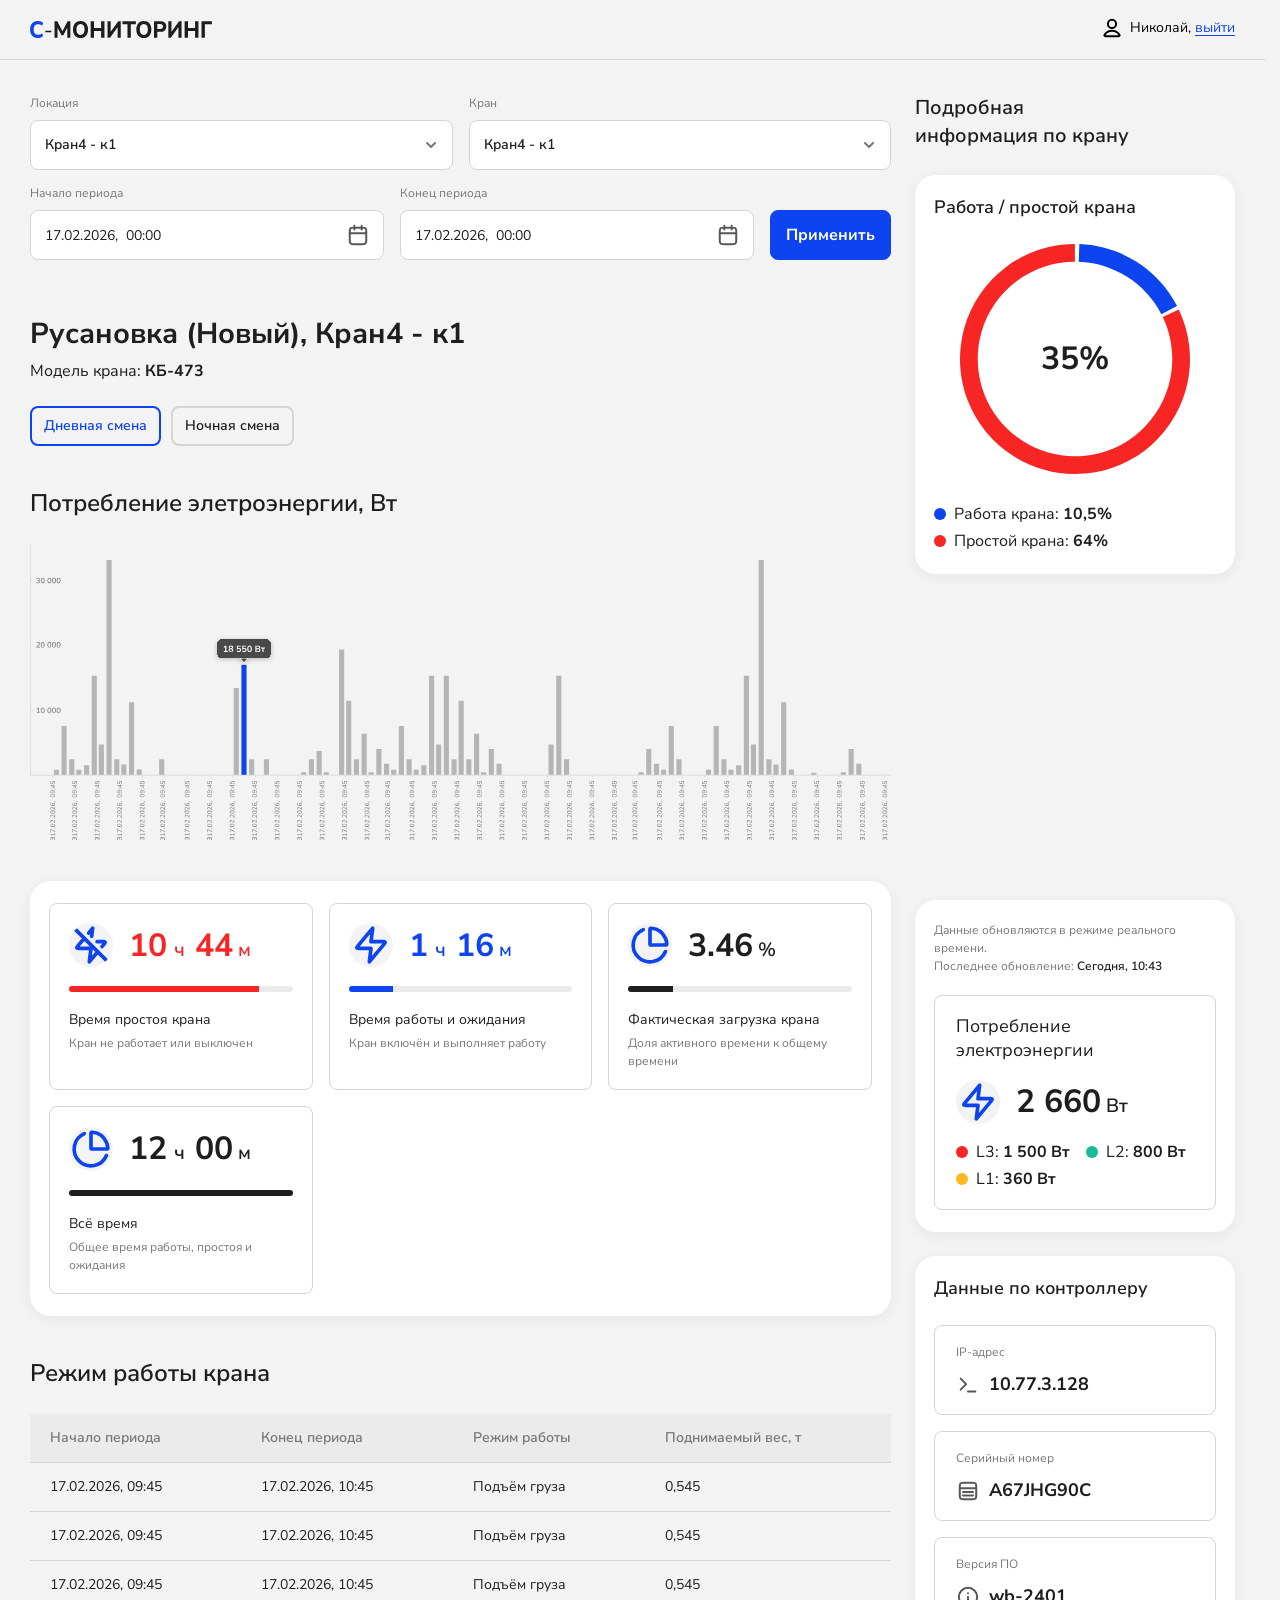
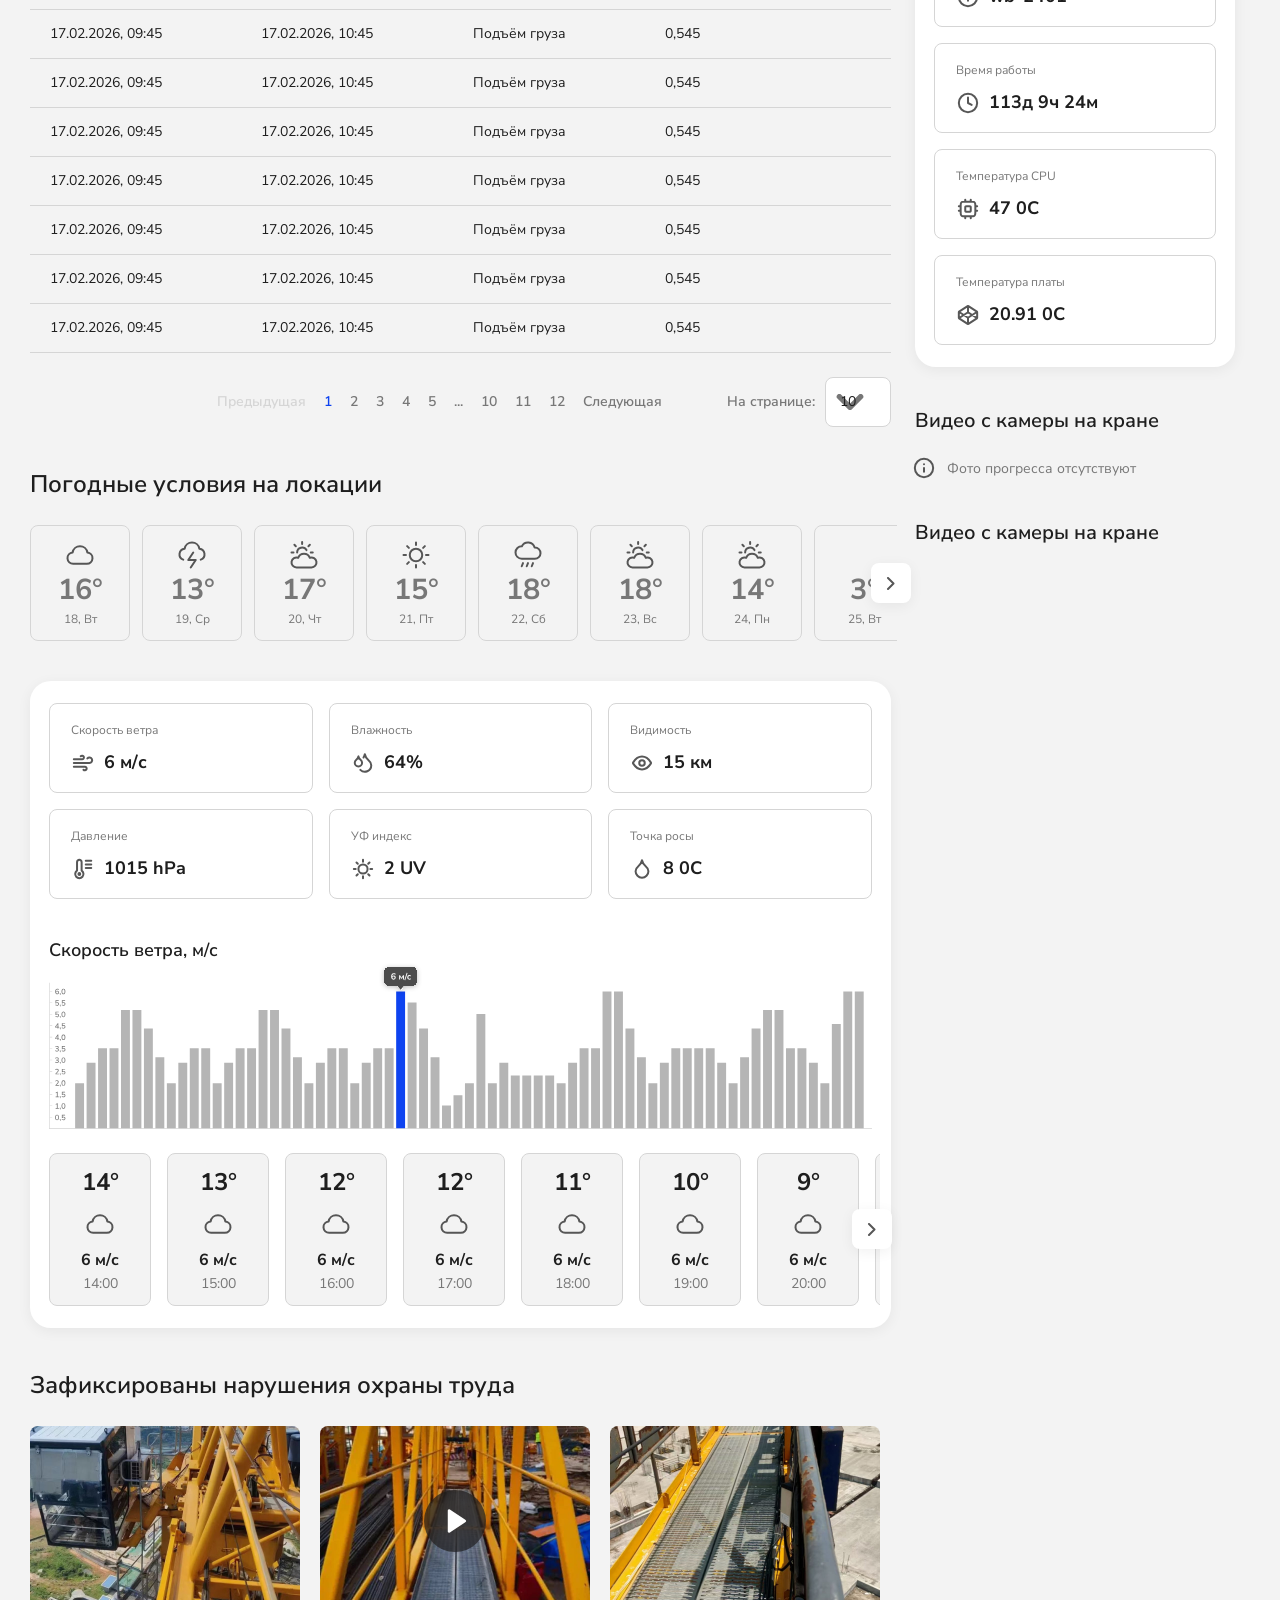
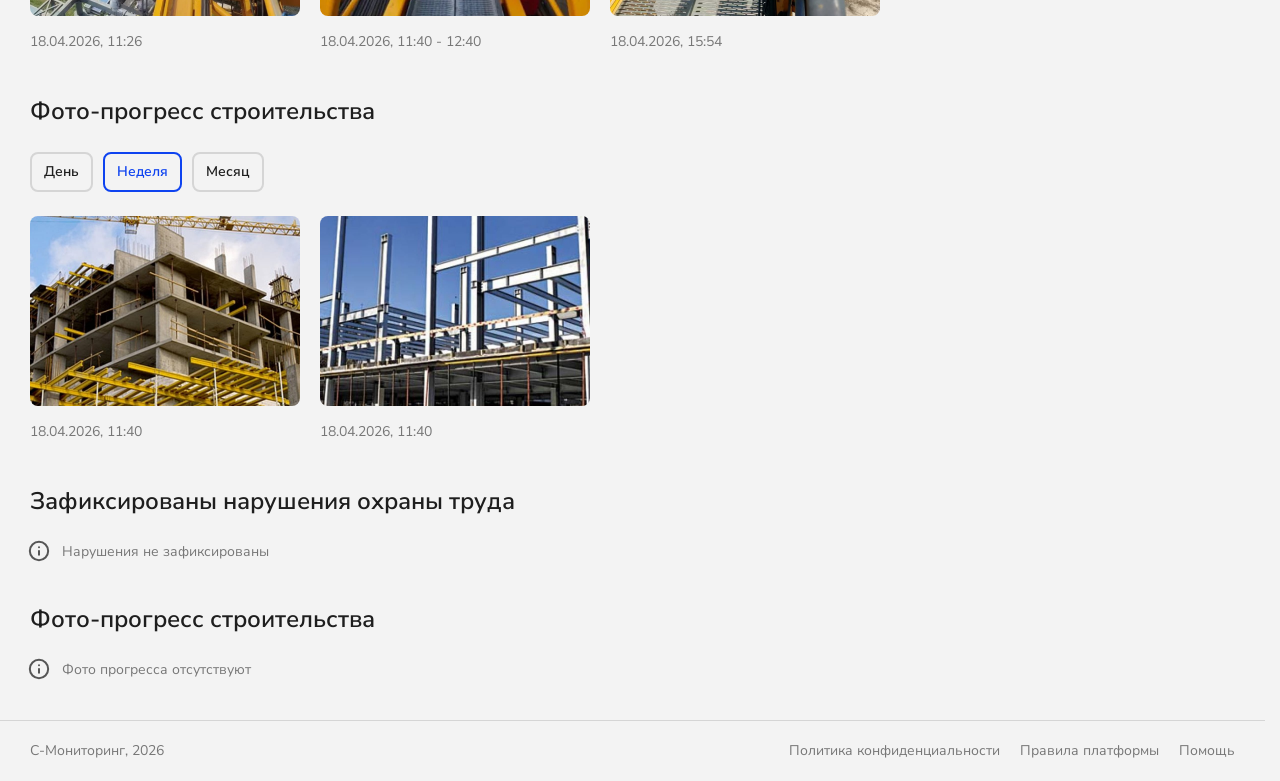
==== main.html @ 46dc53dc "add" ====
<!DOCTYPE html>
<html lang="ru">
    <head>
        <title>Главная</title>
        <meta http-equiv="X-UA-Compatible" content="IE=edge" />
        <meta charset="utf-8" />
        <meta name="keywords" content="" />
        <meta name="description" content="" />
        <meta name="author" content="" />
        <meta name="viewport" content="width=device-width, initial-scale=1.0" />
        <link rel="stylesheet" href="./css/reset.css" />
        <link rel="stylesheet" href="./css/choices.min.css" />
        <link rel="stylesheet" href="./css/fancybox.css" />
        <link rel="stylesheet" href="./css/flatpickr.min.css" />
        <link rel="stylesheet" href="./css/swiper-bundle.min.css" />

        <script src="./js/flatpickr.js" defer></script>
        <script src="./js/ru.js" defer></script>
        <script src="./js/choices.min.js" defer></script>
        <script src="./js/swiper-bundle.min.js" defer></script>
        <script src="./js/inputmask.min.js" defer></script>
        <script src="./js/fancybox.umd.js" defer></script>
        <script src="./js/scripts.js" defer></script>
        <link rel="stylesheet" href="./css/style.css" />
    </head>
    <body>
        <!-- wrap -->
        <div class="wrap">
            <!-- header -->
            <header class="header">
                <div class="inner-wrap">
                    <div class="logo-inner-wrap">
                        <a href="" class="logo">
                            <img
                                src="data:image/svg+xml,%3csvg%20xmlns='http://www.w3.org/2000/svg'%20fill='none'%20viewBox='0%200%20350%2031'%3e%3cpath%20fill='%230e43f0'%20d='M15.119%2031q-4.748%200-8.122-1.919t-5.206-5.373Q0%2020.212%200%2015.478q0-4.733%201.791-8.186%201.833-3.455%205.206-5.373Q10.372-.001%2015.12%200q2.916%200%205.581.938t4.373%202.559L23.074%208.74q-1.875-1.493-3.79-2.174a10.9%2010.9%200%200%200-3.957-.725q-4.165%200-6.33%202.516-2.166%202.473-2.166%207.12%200%204.65%202.165%207.164%202.166%202.517%206.331%202.516%202.082%200%203.957-.682%201.915-.724%203.79-2.217l2%205.244q-1.71%201.62-4.374%202.559a16.7%2016.7%200%200%201-5.581.938'/%3e%3cpath%20fill='%231e1e1e'%20d='M29.347%2020.596v-2.857H41.01v2.857zM47.041%2030.53V.47h5.373l10.621%2019.786h-1.416L72.198.468h5.29v30.062h-5.873V10.575h.916l-8.496%2015.436H60.41l-8.538-15.479h1v19.999zM97.062%2031q-3.249%200-5.956-1.109a13.1%2013.1%200%200%201-4.581-3.155q-1.916-2.048-2.958-4.904-1-2.856-1-6.353%200-3.54%201-6.354%201.042-2.857%202.958-4.86a13.1%2013.1%200%200%201%204.581-3.156Q93.813-.001%2097.062%200q3.29%200%205.956%201.109t4.581%203.112%202.958%204.862q1.041%202.856%201.041%206.353%200%203.54-1.041%206.396-1.042%202.858-2.958%204.904a13.1%2013.1%200%200%201-4.581%203.155q-2.665%201.11-5.956%201.109m0-5.629q2.499%200%204.207-1.15%201.707-1.195%202.624-3.412.958-2.26.958-5.33%200-3.113-.917-5.33-.916-2.218-2.665-3.37-1.75-1.15-4.207-1.15-2.415%200-4.165%201.15-1.75%201.152-2.666%203.37t-.916%205.33q0%203.07.916%205.33.917%202.217%202.666%203.411%201.749%201.151%204.165%201.151M116.592%2030.53V.47h6.455v12.068h13.662V.469h6.455v30.062h-6.455V18.037h-13.662v12.494zM149.09%2030.53V.47h5.998v20.596h-1L169.748.469h4.79v30.062h-5.997V9.893h.957l-15.66%2020.638zM187.447%2030.53V5.928h-9.705V.47h25.865v5.458h-9.705v24.604zM218.921%2031q-3.249%200-5.956-1.109a13.1%2013.1%200%200%201-4.582-3.155q-1.916-2.048-2.957-4.904-.999-2.856-.999-6.353%200-3.54.999-6.354%201.041-2.857%202.957-4.86a13.1%2013.1%200%200%201%204.582-3.156q2.707-1.11%205.956-1.109%203.29%200%205.956%201.109t4.581%203.112q1.916%202.005%202.957%204.862%201.042%202.856%201.042%206.353%200%203.54-1.042%206.396-1.041%202.858-2.957%204.904a13.1%2013.1%200%200%201-4.581%203.155q-2.666%201.11-5.956%201.109m0-5.629q2.499%200%204.206-1.15%201.708-1.195%202.624-3.412.958-2.26.958-5.33%200-3.113-.916-5.33t-2.666-3.37q-1.749-1.15-4.206-1.15-2.416%200-4.165%201.15-1.75%201.152-2.666%203.37t-.916%205.33q0%203.07.916%205.33.917%202.217%202.666%203.411%201.749%201.151%204.165%201.151M238.45%2030.53V.47h13.412q3.29%200%205.581%201.151%202.29%201.152%203.457%203.284%201.208%202.13%201.208%205.16%200%203.027-1.208%205.201-1.167%202.133-3.457%203.284t-5.581%201.151h-6.956v10.83zm6.456-15.947h5.873q2.499%200%203.79-1.151%201.333-1.151%201.333-3.369t-1.333-3.326q-1.291-1.108-3.79-1.108h-5.873zM266.108%2030.53V.47h5.998v20.596h-.999L286.767.469h4.79v30.062h-5.998V9.893h.958l-15.66%2020.638zM297.468%2030.53V.47h6.456v12.068h13.661V.469h6.456v30.062h-6.456V18.037h-13.661v12.494zM329.966%2030.53V.47H350v5.458h-13.578v24.604z'/%3e%3c/svg%3e"
                                alt=""
                            />
                        </a>
                    </div>
                    <div class="actions-inner-wrap">
                        <div class="action-wrap">
                            <div class="btn-action">
                                <div class="button-ico">
                                    <img
                                        src="data:image/svg+xml,%3csvg%20xmlns='http://www.w3.org/2000/svg'%20fill='none'%20viewBox='-1%20-1%2024%2024'%3e%3cpath%20stroke='%230e43f0'%20stroke-linecap='round'%20stroke-linejoin='round'%20stroke-width='2'%20d='M11%2013.75c-2.906%200-5.49%201.403-7.135%203.58-.354.47-.532.703-.526%201.02.005.245.158.553.35.704.25.196.595.196%201.286.196h12.05c.69%200%201.036%200%201.285-.195.193-.152.346-.46.35-.705.006-.317-.17-.55-.525-1.02-1.645-2.177-4.23-3.58-7.135-3.58M11%2011a4.125%204.125%200%201%200%200-8.25A4.125%204.125%200%200%200%2011%2011'/%3e%3c/svg%3e"
                                        alt=""
                                    />
                                </div>
                                <div class="button-title">
                                    <a href="" class="link-title">Николай,</a>
                                    <a href="" class="link-main">выйти</a>
                                </div>
                            </div>
                        </div>
                    </div>
                </div>
            </header>
            <!-- /header -->
            <!-- page -->
            <div class="page-full">
                <!--content-outer-wrap-->
                <div class="content-outer-wrap">
                    <!--content-wrap-->
                    <div class="content-wrap">
                        <!--filter-box-->
                        <div class="filter-box">
                            <div class="frm-row">
                                <div class="frm-field field-select">
                                    <div class="field-title">Локация</div>
                                    <div class="frm-field-input">
                                        <select class="form-input" required>
                                            <option disabled hidden value="">Выбрать</option>
                                            <!--placeholder-->
                                            <option>Кран4 - к1</option>
                                            <option selected>Кран4 - к1</option>
                                            <option>Кран4 - к1</option>
                                            <option>Кран4 - к1</option>
                                        </select>
                                    </div>
                                </div>
                                <div class="frm-field field-select">
                                    <div class="field-title">Кран</div>
                                    <div class="frm-field-input">
                                        <select class="form-input" required>
                                            <option disabled hidden value="">Выбрать</option>
                                            <!--placeholder-->
                                            <option>Кран4 - к1</option>
                                            <option selected>Кран4 - к1</option>
                                            <option>Кран4 - к1</option>
                                            <option>Кран4 - к1</option>
                                        </select>
                                    </div>
                                </div>
                                <div class="frm-field field-date-range">
                                    <div class="frm-field">
                                        <div class="field-title">Начало периода</div>
                                        <div class="frm-field-input field-date">
                                            <input
                                                type="text"
                                                class="form-input"
                                                placeholder="Paceholder"
                                                value="17.02.2026,  00:00"
                                            />
                                            <a href="" class="button-field btn-action-ico ico-calendar"></a>
                                        </div>
                                    </div>
                                    <div class="frm-field">
                                        <div class="field-title">Конец периода</div>
                                        <div class="frm-field-input field-date">
                                            <input
                                                type="text"
                                                class="form-input"
                                                placeholder="Paceholder"
                                                value="17.02.2026,  00:00"
                                            />
                                            <a href="" class="button-field btn-action-ico ico-calendar"></a>
                                        </div>
                                    </div>
                                </div>
                                <div class="frm-field field-submit">
                                    <button type="submit" class="btn">
                                        <div class="button-title">Применить</div>
                                    </button>
                                </div>
                            </div>
                        </div>
                        <!--/filter-box-->

                        <!--title-box-->
                        <div class="title-box">
                            <h2 class="h1-title section-title">Русановка (Новый), Кран4 - к1</h2>
                            <p>
                                Модель крана:
                                <b>КБ-473</b>
                            </p>
                        </div>
                        <!--/title-box-->

                        <!--tabs-box-->
                        <div class="tabs-box js-tabs-nav">
                            <ul class="menu">
                                <li>
                                    <a
                                        href=""
                                        class="btn button-medium button-border button-light active"
                                        data-tab="maintab01"
                                    >
                                        <div class="button-title">Дневная смена</div>
                                    </a>
                                </li>
                                <li>
                                    <a
                                        href=""
                                        class="btn button-medium button-border button-light"
                                        data-tab="maintab02"
                                    >
                                        <div class="button-title">Ночная смена</div>
                                    </a>
                                </li>
                            </ul>
                        </div>
                        <!--/tabs-box-->

                        <!--title-box-->
                        <div class="title-box">
                            <h2 class="h2-title section-title">Потребление элетроэнергии, Вт</h2>
                        </div>
                        <!--/title-box-->

                        <!--widget-box-->
                        <div class="widget-box js-tab-block" data-tab="maintab01">
                            <img src="./img/w01.svg" alt="" style="display: block; width: 100%" />
                        </div>
                        <!--/widget-box-->

                        <!--widget-box-->
                        <div class="widget-box js-tab-block" data-tab="maintab02">
                            <img src="./img/w01.svg" alt="" style="display: block; width: 100%" />
                        </div>
                        <!--/widget-box-->

                        <!--content-box-->
                        <div class="content-box">
                            <div class="tiles-box">
                                <div class="items-wrap">
                                    <!--item wrap-->
                                    <div class="item-wrap">
                                        <div class="elm-panel panel-bg-white elm-panel-info">
                                            <div class="panel-value-wrap">
                                                <div class="elm-ico">
                                                    <img
                                                        src="data:image/svg+xml,%3csvg%20xmlns='http://www.w3.org/2000/svg'%20fill='none'%20viewBox='-1%20-1%2024%2024'%3e%3cpath%20stroke='%230e43f0'%20stroke-linecap='round'%20stroke-linejoin='round'%20stroke-width='2'%20d='m7.333%207.333-3.58%204.297c-.32.384-.48.576-.483.738-.002.14.06.275.17.364.127.101.376.101.876.101H11l-.917%207.334%204.584-5.5m-.321-5.5h3.338c.5%200%20.75%200%20.875.101.11.089.173.223.17.364-.002.162-.162.354-.481.737l-1.244%201.492M9.692%204.503l2.225-2.67-.55%204.398M19.25%2019.25%202.75%202.75'/%3e%3c/svg%3e"
                                                        alt=""
                                                    />
                                                </div>
                                                <div class="elm-value text-alert">
                                                    <span class="value-title">10</span>
                                                    ч
                                                    <span class="value-title">44</span>
                                                    м
                                                </div>
                                            </div>
                                            <div class="panel-sacale-wrap">
                                                <div class="elm-scale text-alert" data-value="85"></div>
                                            </div>
                                            <div class="panel-info-wrap">
                                                <div class="panel-title">Время простоя крана</div>
                                                <div class="panel-info">Кран не работает или выключен</div>
                                            </div>
                                        </div>
                                    </div>
                                    <!--/item wrap-->
                                    <!--item wrap-->
                                    <div class="item-wrap">
                                        <div class="elm-panel panel-bg-white elm-panel-info">
                                            <div class="panel-value-wrap">
                                                <div class="elm-ico">
                                                    <img
                                                        src="data:image/svg+xml,%3csvg%20xmlns='http://www.w3.org/2000/svg'%20fill='none'%20viewBox='-1%20-1%2024%2024'%3e%3cpath%20stroke='%230e43f0'%20stroke-linecap='round'%20stroke-linejoin='round'%20stroke-width='2'%20d='m11.917%201.833-8.165%209.798c-.32.383-.48.575-.482.737-.002.14.061.275.17.364.127.101.376.101.876.101H11l-.917%207.334%208.165-9.798c.32-.383.48-.575.482-.737a.46.46%200%200%200-.17-.364c-.127-.101-.376-.101-.876-.101H11z'/%3e%3c/svg%3e"
                                                        alt=""
                                                    />
                                                </div>
                                                <div class="elm-value text-att">
                                                    <span class="value-title">1</span>
                                                    ч
                                                    <span class="value-title">16</span>
                                                    м
                                                </div>
                                            </div>
                                            <div class="panel-sacale-wrap">
                                                <div class="elm-scale text-att" data-value="20"></div>
                                            </div>
                                            <div class="panel-info-wrap">
                                                <div class="panel-title">Время работы и ожидания</div>
                                                <div class="panel-info">Кран включён и выполняет работу</div>
                                            </div>
                                        </div>
                                    </div>
                                    <!--/item wrap-->
                                    <!--item wrap-->
                                    <div class="item-wrap">
                                        <div class="elm-panel panel-bg-white elm-panel-info">
                                            <div class="panel-value-wrap">
                                                <div class="elm-ico">
                                                    <img
                                                        src="data:image/svg+xml,%3csvg%20xmlns='http://www.w3.org/2000/svg'%20fill='none'%20viewBox='-1%20-1%2024%2024'%3e%3cg%20clip-path='url(%23a)'%3e%3cpath%20stroke='%230e43f0'%20stroke-linecap='round'%20stroke-linejoin='round'%20stroke-width='2'%20d='M19.443%2014.566A9.168%209.168%200%201%201%207.333%202.594M19.47%207.492c.367.886.592%201.823.669%202.776.018.235.028.353-.019.459a.5.5%200%200%201-.201.218c-.102.055-.23.055-.484.055h-7.7c-.257%200-.385%200-.483-.05a.46.46%200%200%201-.2-.2c-.05-.098-.05-.227-.05-.483v-7.7c0-.255%200-.382.054-.484a.5.5%200%200%201%20.219-.202c.106-.047.224-.037.459-.018a9.17%209.17%200%200%201%207.736%205.63'/%3e%3c/g%3e%3cdefs%3e%3cclipPath%20id='a'%3e%3cpath%20fill='%23fff'%20d='M0%200h22v22H0z'/%3e%3c/clipPath%3e%3c/defs%3e%3c/svg%3e"
                                                        alt=""
                                                    />
                                                </div>
                                                <div class="elm-value">
                                                    <span class="value-title">3.46</span>
                                                    %
                                                </div>
                                            </div>
                                            <div class="panel-sacale-wrap">
                                                <div class="elm-scale" data-value="20"></div>
                                            </div>
                                            <div class="panel-info-wrap">
                                                <div class="panel-title">Фактическая загрузка крана</div>
                                                <div class="panel-info">Доля активного времени к общему времени</div>
                                            </div>
                                        </div>
                                    </div>
                                    <!--/item wrap-->
                                    <!--item wrap-->
                                    <div class="item-wrap">
                                        <div class="elm-panel panel-bg-white elm-panel-info">
                                            <div class="panel-value-wrap">
                                                <div class="elm-ico">
                                                    <img
                                                        src="data:image/svg+xml,%3csvg%20xmlns='http://www.w3.org/2000/svg'%20fill='none'%20viewBox='-1%20-1%2024%2024'%3e%3cg%20clip-path='url(%23a)'%3e%3cpath%20stroke='%230e43f0'%20stroke-linecap='round'%20stroke-linejoin='round'%20stroke-width='2'%20d='M19.443%2014.566A9.168%209.168%200%201%201%207.333%202.594M19.47%207.492c.367.886.592%201.823.669%202.776.018.235.028.353-.019.459a.5.5%200%200%201-.201.218c-.102.055-.23.055-.484.055h-7.7c-.257%200-.385%200-.483-.05a.46.46%200%200%201-.2-.2c-.05-.098-.05-.227-.05-.483v-7.7c0-.255%200-.382.054-.484a.5.5%200%200%201%20.219-.202c.106-.047.224-.037.459-.018a9.17%209.17%200%200%201%207.736%205.63'/%3e%3c/g%3e%3cdefs%3e%3cclipPath%20id='a'%3e%3cpath%20fill='%23fff'%20d='M0%200h22v22H0z'/%3e%3c/clipPath%3e%3c/defs%3e%3c/svg%3e"
                                                        alt=""
                                                    />
                                                </div>
                                                <div class="elm-value">
                                                    <span class="value-title">12</span>
                                                    ч
                                                    <span class="value-title">00</span>
                                                    м
                                                </div>
                                            </div>
                                            <div class="panel-sacale-wrap">
                                                <div class="elm-scale" data-value="100"></div>
                                            </div>
                                            <div class="panel-info-wrap">
                                                <div class="panel-title">Всё время</div>
                                                <div class="panel-info">Общее время работы, простоя и ожидания</div>
                                            </div>
                                        </div>
                                    </div>
                                    <!--/item wrap-->
                                </div>
                            </div>
                        </div>
                        <!--/content-box-->

                        <!--title-box-->
                        <div class="title-box">
                            <h2 class="h2-title section-title">Режим работы крана</h2>
                        </div>
                        <!--/title-box-->

                        <!--table-box-->
                        <div class="table-box">
                            <div class="tbl-inner-wrap">
                                <table>
                                    <thead>
                                        <tr>
                                            <th>Начало периода</th>
                                            <th>Конец периода</th>
                                            <th>Режим работы</th>
                                            <th>Поднимаемый вес, т</th>
                                        </tr>
                                    </thead>
                                    <tbody>
                                        <tr>
                                            <td>17.02.2026, 09:45</td>
                                            <td>17.02.2026, 10:45</td>
                                            <td>Подъём груза</td>
                                            <td>0,545</td>
                                        </tr>
                                        <tr>
                                            <td>17.02.2026, 09:45</td>
                                            <td>17.02.2026, 10:45</td>
                                            <td>Подъём груза</td>
                                            <td>0,545</td>
                                        </tr>
                                        <tr>
                                            <td>17.02.2026, 09:45</td>
                                            <td>17.02.2026, 10:45</td>
                                            <td>Подъём груза</td>
                                            <td>0,545</td>
                                        </tr>
                                        <tr>
                                            <td>17.02.2026, 09:45</td>
                                            <td>17.02.2026, 10:45</td>
                                            <td>Подъём груза</td>
                                            <td>0,545</td>
                                        </tr>
                                        <tr>
                                            <td>17.02.2026, 09:45</td>
                                            <td>17.02.2026, 10:45</td>
                                            <td>Подъём груза</td>
                                            <td>0,545</td>
                                        </tr>
                                        <tr>
                                            <td>17.02.2026, 09:45</td>
                                            <td>17.02.2026, 10:45</td>
                                            <td>Подъём груза</td>
                                            <td>0,545</td>
                                        </tr>
                                        <tr>
                                            <td>17.02.2026, 09:45</td>
                                            <td>17.02.2026, 10:45</td>
                                            <td>Подъём груза</td>
                                            <td>0,545</td>
                                        </tr>
                                        <tr>
                                            <td>17.02.2026, 09:45</td>
                                            <td>17.02.2026, 10:45</td>
                                            <td>Подъём груза</td>
                                            <td>0,545</td>
                                        </tr>
                                        <tr>
                                            <td>17.02.2026, 09:45</td>
                                            <td>17.02.2026, 10:45</td>
                                            <td>Подъём груза</td>
                                            <td>0,545</td>
                                        </tr>
                                        <tr>
                                            <td>17.02.2026, 09:45</td>
                                            <td>17.02.2026, 10:45</td>
                                            <td>Подъём груза</td>
                                            <td>0,545</td>
                                        </tr>
                                    </tbody>
                                </table>
                            </div>
                            <!--page-actions-box-->
                            <div class="page-actions-box">
                                <div class="pages-inner-wrap">
                                    <a href="" class="btn-page button-disabled">Предыдущая</a>
                                    <div class="pages-wrap">
                                        <a href="" class="btn-page active">1</a>
                                        <a href="" class="btn-page">2</a>
                                        <a href="" class="btn-page">3</a>
                                        <a href="" class="btn-page">4</a>
                                        <a href="" class="btn-page">5</a>
                                        <a href="" class="btn-page">...</a>
                                        <a href="" class="btn-page">10</a>
                                        <a href="" class="btn-page">11</a>
                                        <a href="" class="btn-page">12</a>
                                    </div>
                                    <a href="" class="btn-page">Следующая</a>
                                </div>
                                <div class="view-inner-wrap">
                                    <div class="action-title">На странице:</div>
                                    <div class="action-field">
                                        <select class="form-input">
                                            <option selected>10</option>
                                            <option>25</option>
                                            <option>50</option>
                                        </select>
                                    </div>
                                </div>
                            </div>
                            <!--/page-actions-box-->
                        </div>
                        <!--/table-box-->

                        <!--title-box-->
                        <div class="title-box">
                            <h2 class="h2-title section-title">Погодные условия на локации</h2>
                        </div>
                        <!--/title-box-->

                        <!--tiles-box-->
                        <div class="tiles-box">
                            <div class="slider-inner-wrap slider-tiles">
                                <div class="slider-wrap swiper">
                                    <div class="slider swiper-wrapper">
                                        <!--sl-wrap-->
                                        <div class="sl-wrap swiper-slide">
                                            <div class="elm-panel elm-panel-weather">
                                                <div class="elm-ico">
                                                    <img
                                                        src="data:image/svg+xml,%3csvg%20xmlns='http://www.w3.org/2000/svg'%20fill='none'%20viewBox='0%200%2030%2030'%3e%3cpath%20stroke='%230e43f0'%20stroke-linecap='round'%20stroke-linejoin='round'%20stroke-width='2'%20d='M8.125%2023.75A5.625%205.625%200%200%201%207.6%2012.524a7.502%207.502%200%200%201%2014.8%200%205.626%205.626%200%200%201-.525%2011.226z'/%3e%3c/svg%3e"
                                                        alt=""
                                                    />
                                                </div>
                                                <div class="panel-value" data-unit="°">16</div>
                                                <div class="panel-info">18, Вт</div>
                                            </div>
                                        </div>
                                        <!--/sl-wrap-->
                                        <!--sl-wrap-->
                                        <div class="sl-wrap swiper-slide">
                                            <div class="elm-panel elm-panel-weather">
                                                <div class="elm-ico">
                                                    <img
                                                        src="data:image/svg+xml,%3csvg%20xmlns='http://www.w3.org/2000/svg'%20fill='none'%20viewBox='0%200%2030%2030'%3e%3cpath%20stroke='%230e43f0'%20stroke-linecap='round'%20stroke-linejoin='round'%20stroke-width='2'%20d='M23.75%2019.68A5.627%205.627%200%200%200%2022.4%208.774a7.502%207.502%200%200%200-14.8%200A5.626%205.626%200%200%200%206.25%2019.68m10-7.18-5%207.5h7.5l-5%207.5'/%3e%3c/svg%3e"
                                                        alt=""
                                                    />
                                                </div>
                                                <div class="panel-value" data-unit="°">13</div>
                                                <div class="panel-info">19, Ср</div>
                                            </div>
                                        </div>
                                        <!--/sl-wrap-->
                                        <!--sl-wrap-->
                                        <div class="sl-wrap swiper-slide">
                                            <div class="elm-panel elm-panel-weather">
                                                <div class="elm-ico">
                                                    <img
                                                        src="data:image/svg+xml,%3csvg%20xmlns='http://www.w3.org/2000/svg'%20fill='none'%20viewBox='0%200%2030%2030'%3e%3cpath%20stroke='%230e43f0'%20stroke-linecap='round'%20stroke-linejoin='round'%20stroke-width='2'%20d='M13.125%201.875v2M4.5%2012.5h-2m4.314-6.31L5.4%204.774m14.037%201.414%201.415-1.414M23.75%2012.5h-2m-13.625%200a5%205%200%200%201%209.375-2.422M7.5%2027.5a5%205%200%201%201%201.656-9.72%206.252%206.252%200%200%201%2011.689%200A5%205%200%201%201%2022.5%2027.5z'/%3e%3c/svg%3e"
                                                        alt=""
                                                    />
                                                </div>
                                                <div class="panel-value" data-unit="°">17</div>
                                                <div class="panel-info">20, Чт</div>
                                            </div>
                                        </div>
                                        <!--/sl-wrap-->
                                        <!--sl-wrap-->
                                        <div class="sl-wrap swiper-slide">
                                            <div class="elm-panel elm-panel-weather">
                                                <div class="elm-ico">
                                                    <img
                                                        src="data:image/svg+xml,%3csvg%20xmlns='http://www.w3.org/2000/svg'%20fill='none'%20viewBox='0%200%2030%2030'%3e%3cpath%20stroke='%230e43f0'%20stroke-linecap='round'%20stroke-linejoin='round'%20stroke-width='2'%20d='M15%202.5V5m0%2020v2.5M5%2015H2.5m5.393-7.107L6.125%206.125m15.982%201.768%201.768-1.768M7.893%2022.113%206.125%2023.88m15.982-1.767%201.768%201.767M27.5%2015H25m-3.75%200a6.25%206.25%200%201%201-12.5%200%206.25%206.25%200%200%201%2012.5%200'/%3e%3c/svg%3e"
                                                        alt=""
                                                    />
                                                </div>
                                                <div class="panel-value" data-unit="°">15</div>
                                                <div class="panel-info">21, Пт</div>
                                            </div>
                                        </div>
                                        <!--/sl-wrap-->
                                        <!--sl-wrap-->
                                        <div class="sl-wrap swiper-slide">
                                            <div class="elm-panel elm-panel-weather">
                                                <div class="elm-ico">
                                                    <img
                                                        src="data:image/svg+xml,%3csvg%20xmlns='http://www.w3.org/2000/svg'%20fill='none'%20viewBox='0%200%2030%2030'%3e%3cpath%20stroke='%230e43f0'%20stroke-linecap='round'%20stroke-linejoin='round'%20stroke-width='2'%20d='m20%2023.125-1.25%203.125M10%2023.125%208.75%2026.25M15%2023.125l-1.25%203.125m-5-7.5a6.25%206.25%200%201%201%20.124-12.499%206.878%206.878%200%200%201%2012.744%201.255q.127-.006.257-.006a5.625%205.625%200%200%201%200%2011.25z'/%3e%3c/svg%3e"
                                                        alt=""
                                                    />
                                                </div>
                                                <div class="panel-value" data-unit="°">18</div>
                                                <div class="panel-info">22, Сб</div>
                                            </div>
                                        </div>
                                        <!--/sl-wrap-->
                                        <!--sl-wrap-->
                                        <div class="sl-wrap swiper-slide">
                                            <div class="elm-panel elm-panel-weather">
                                                <div class="elm-ico">
                                                    <img
                                                        src="data:image/svg+xml,%3csvg%20xmlns='http://www.w3.org/2000/svg'%20fill='none'%20viewBox='0%200%2030%2030'%3e%3cpath%20stroke='%230e43f0'%20stroke-linecap='round'%20stroke-linejoin='round'%20stroke-width='2'%20d='M13.125%201.875v2M4.5%2012.5h-2m4.314-6.31L5.4%204.774m14.037%201.414%201.415-1.414M23.75%2012.5h-2m-13.625%200a5%205%200%200%201%209.375-2.422M7.5%2027.5a5%205%200%201%201%201.656-9.72%206.252%206.252%200%200%201%2011.689%200A5%205%200%201%201%2022.5%2027.5z'/%3e%3c/svg%3e"
                                                        alt=""
                                                    />
                                                </div>
                                                <div class="panel-value" data-unit="°">18</div>
                                                <div class="panel-info">23, Вс</div>
                                            </div>
                                        </div>
                                        <!--/sl-wrap-->
                                        <!--sl-wrap-->
                                        <div class="sl-wrap swiper-slide">
                                            <div class="elm-panel elm-panel-weather">
                                                <div class="elm-ico">
                                                    <img
                                                        src="data:image/svg+xml,%3csvg%20xmlns='http://www.w3.org/2000/svg'%20fill='none'%20viewBox='0%200%2030%2030'%3e%3cpath%20stroke='%230e43f0'%20stroke-linecap='round'%20stroke-linejoin='round'%20stroke-width='2'%20d='M13.125%201.875v2M4.5%2012.5h-2m4.314-6.31L5.4%204.774m14.037%201.414%201.415-1.414M23.75%2012.5h-2m-13.625%200a5%205%200%200%201%209.375-2.422M7.5%2027.5a5%205%200%201%201%201.656-9.72%206.252%206.252%200%200%201%2011.689%200A5%205%200%201%201%2022.5%2027.5z'/%3e%3c/svg%3e"
                                                        alt=""
                                                    />
                                                </div>
                                                <div class="panel-value" data-unit="°">14</div>
                                                <div class="panel-info">24, Пн</div>
                                            </div>
                                        </div>
                                        <!--/sl-wrap-->
                                        <!--sl-wrap-->
                                        <div class="sl-wrap swiper-slide">
                                            <div class="elm-panel elm-panel-weather">
                                                <div class="elm-ico">
                                                    <img src="/img/icons/snow.svg" alt="" />
                                                </div>
                                                <div class="panel-value" data-unit="°">3</div>
                                                <div class="panel-info">25, Вт</div>
                                            </div>
                                        </div>
                                        <!--/sl-wrap-->
                                        <!--sl-wrap-->
                                        <div class="sl-wrap swiper-slide">
                                            <div class="elm-panel elm-panel-weather">
                                                <div class="elm-ico">
                                                    <img
                                                        src="data:image/svg+xml,%3csvg%20xmlns='http://www.w3.org/2000/svg'%20fill='none'%20viewBox='0%200%2030%2030'%3e%3cpath%20stroke='%230e43f0'%20stroke-linecap='round'%20stroke-linejoin='round'%20stroke-width='2'%20d='M15%202.5V5m0%2020v2.5M5%2015H2.5m5.393-7.107L6.125%206.125m15.982%201.768%201.768-1.768M7.893%2022.113%206.125%2023.88m15.982-1.767%201.768%201.767M27.5%2015H25m-3.75%200a6.25%206.25%200%201%201-12.5%200%206.25%206.25%200%200%201%2012.5%200'/%3e%3c/svg%3e"
                                                        alt=""
                                                    />
                                                </div>
                                                <div class="panel-value" data-unit="°">11</div>
                                                <div class="panel-info">26, Ср</div>
                                            </div>
                                        </div>
                                        <!--/sl-wrap-->
                                        <!--sl-wrap-->
                                        <div class="sl-wrap swiper-slide">
                                            <div class="elm-panel elm-panel-weather">
                                                <div class="elm-ico">
                                                    <img
                                                        src="data:image/svg+xml,%3csvg%20xmlns='http://www.w3.org/2000/svg'%20fill='none'%20viewBox='0%200%2030%2030'%3e%3cpath%20stroke='%230e43f0'%20stroke-linecap='round'%20stroke-linejoin='round'%20stroke-width='2'%20d='M25%2019.053a5.626%205.626%200%200%200-2.6-10.279%207.502%207.502%200%200%200-14.8%200A5.626%205.626%200%200%200%205%2019.053m5%203.447V25m0-10v2.5m10%205V25m0-10v2.5M15%2025v2.5m0-10V20'/%3e%3c/svg%3e"
                                                        alt=""
                                                    />
                                                </div>
                                                <div class="panel-value" data-unit="°">10</div>
                                                <div class="panel-info">27, Чт</div>
                                            </div>
                                        </div>
                                        <!--/sl-wrap-->
                                        <!--sl-wrap-->
                                        <div class="sl-wrap swiper-slide">
                                            <div class="elm-panel elm-panel-weather">
                                                <div class="elm-ico">
                                                    <img
                                                        src="data:image/svg+xml,%3csvg%20xmlns='http://www.w3.org/2000/svg'%20fill='none'%20viewBox='0%200%2030%2030'%3e%3cpath%20stroke='%230e43f0'%20stroke-linecap='round'%20stroke-linejoin='round'%20stroke-width='2'%20d='M15%202.5V5m0%2020v2.5M5%2015H2.5m5.393-7.107L6.125%206.125m15.982%201.768%201.768-1.768M7.893%2022.113%206.125%2023.88m15.982-1.767%201.768%201.767M27.5%2015H25m-3.75%200a6.25%206.25%200%201%201-12.5%200%206.25%206.25%200%200%201%2012.5%200'/%3e%3c/svg%3e"
                                                        alt=""
                                                    />
                                                </div>
                                                <div class="panel-value" data-unit="°">12</div>
                                                <div class="panel-info">28, Пт</div>
                                            </div>
                                        </div>
                                        <!--/sl-wrap-->
                                        <!--sl-wrap-->
                                        <div class="sl-wrap swiper-slide">
                                            <div class="elm-panel elm-panel-weather">
                                                <div class="elm-ico">
                                                    <img
                                                        src="data:image/svg+xml,%3csvg%20xmlns='http://www.w3.org/2000/svg'%20fill='none'%20viewBox='0%200%2030%2030'%3e%3cpath%20stroke='%230e43f0'%20stroke-linecap='round'%20stroke-linejoin='round'%20stroke-width='2'%20d='M15%202.5V5m0%2020v2.5M5%2015H2.5m5.393-7.107L6.125%206.125m15.982%201.768%201.768-1.768M7.893%2022.113%206.125%2023.88m15.982-1.767%201.768%201.767M27.5%2015H25m-3.75%200a6.25%206.25%200%201%201-12.5%200%206.25%206.25%200%200%201%2012.5%200'/%3e%3c/svg%3e"
                                                        alt=""
                                                    />
                                                </div>
                                                <div class="panel-value" data-unit="°">12</div>
                                                <div class="panel-info">28, Пт</div>
                                            </div>
                                        </div>
                                        <!--/sl-wrap-->
                                    </div>
                                </div>
                                <div
                                    class="btn-action-ico ico-arrow ico-arrow-prev button-slider button-slider-prev button-slider-tiles-prev"
                                ></div>
                                <div
                                    class="btn-action-ico ico-arrow ico-arrow-next button-slider button-slider-next button-slider-tiles-next"
                                ></div>
                            </div>
                        </div>
                        <!--/tiles-box-->

                        <!--content-box-->
                        <div class="content-box">
                            <!--tiles-box-->
                            <div class="tiles-box">
                                <div class="items-wrap col-6">
                                    <!--item wrap-->
                                    <div class="item-wrap">
                                        <div class="elm-panel elm-panel-small">
                                            <div class="panel-title-wrap">
                                                <div class="panel-info">Скорость ветра</div>
                                            </div>
                                            <div class="panel-info-wrap">
                                                <div class="elm-ico">
                                                    <img
                                                        src="data:image/svg+xml,%3csvg%20xmlns='http://www.w3.org/2000/svg'%20fill='none'%20viewBox='-1%20-1%2024%2024'%3e%3cpath%20stroke='%230e43f0'%20stroke-linecap='round'%20stroke-linejoin='round'%20stroke-width='2'%20d='M8.717%204.278a1.833%201.833%200%201%201%201.367%203.056h-8.25m9.633%2010.388a1.833%201.833%200%201%200%201.367-3.056h-11m13.533-8.25A2.75%202.75%200%201%201%2017.417%2011H1.833'/%3e%3c/svg%3e"
                                                        alt=""
                                                    />
                                                </div>
                                                <div class="panel-value">6 м/с</div>
                                            </div>
                                        </div>
                                    </div>
                                    <!--/item wrap-->
                                    <!--item wrap-->
                                    <div class="item-wrap">
                                        <div class="elm-panel elm-panel-small">
                                            <div class="panel-title-wrap">
                                                <div class="panel-info">Влажность</div>
                                            </div>
                                            <div class="panel-info-wrap">
                                                <div class="elm-ico">
                                                    <img
                                                        src="data:image/svg+xml,%3csvg%20xmlns='http://www.w3.org/2000/svg'%20fill='none'%20viewBox='-1%20-1%2024%2024'%3e%3cpath%20stroke='%230e43f0'%20stroke-linecap='round'%20stroke-linejoin='round'%20stroke-width='2'%20d='M11.513%205.573a10%2010%200%200%200%201.32-3.281c.459%202.291%201.834%204.491%203.667%205.958s2.75%203.208%202.75%205.042a6.399%206.399%200%200%201-10.917%204.556m-1.916-3.383c2.016%200%203.666-1.677%203.666-3.712%200-1.064-.522-2.072-1.567-2.925s-1.833-2.117-2.1-3.446a6.04%206.04%200%200%201-2.099%203.446c-1.054.844-1.567%201.87-1.567%202.925%200%202.035%201.65%203.712%203.667%203.712'/%3e%3c/svg%3e"
                                                        alt=""
                                                    />
                                                </div>
                                                <div class="panel-value">64%</div>
                                            </div>
                                        </div>
                                    </div>
                                    <!--/item wrap-->
                                    <!--item wrap-->
                                    <div class="item-wrap">
                                        <div class="elm-panel elm-panel-small">
                                            <div class="panel-title-wrap">
                                                <div class="panel-info">Видимость</div>
                                            </div>
                                            <div class="panel-info-wrap">
                                                <div class="elm-ico">
                                                    <img
                                                        src="data:image/svg+xml,%3csvg%20xmlns='http://www.w3.org/2000/svg'%20fill='none'%20viewBox='-1%20-1%2024%2024'%3e%3cpath%20stroke='%230e43f0'%20stroke-linecap='round'%20stroke-linejoin='round'%20stroke-width='2'%20d='M2.218%2011.654c-.124-.198-.187-.297-.222-.45a1.1%201.1%200%200%201%200-.409c.035-.152.098-.251.222-.449C3.25%208.713%206.321%204.583%2011%204.583s7.75%204.13%208.782%205.763c.125.198.188.297.223.45.026.114.026.294%200%20.409-.035.152-.098.251-.223.449-1.031%201.633-4.102%205.763-8.782%205.763s-7.75-4.13-8.782-5.763'/%3e%3cpath%20stroke='%230e43f0'%20stroke-linecap='round'%20stroke-linejoin='round'%20stroke-width='2'%20d='M11%2013.75a2.75%202.75%200%201%200%200-5.5%202.75%202.75%200%200%200%200%205.5'/%3e%3c/svg%3e"
                                                        alt=""
                                                    />
                                                </div>
                                                <div class="panel-value">15 км</div>
                                            </div>
                                        </div>
                                    </div>
                                    <!--/item wrap-->
                                    <!--item wrap-->
                                    <div class="item-wrap">
                                        <div class="elm-panel elm-panel-small">
                                            <div class="panel-title-wrap">
                                                <div class="panel-info">Давление</div>
                                            </div>
                                            <div class="panel-info-wrap">
                                                <div class="elm-ico">
                                                    <img
                                                        src="data:image/svg+xml,%3csvg%20xmlns='http://www.w3.org/2000/svg'%20fill='none'%20viewBox='-1%20-1%2024%2024'%3e%3cpath%20stroke='%230e43f0'%20stroke-linecap='round'%20stroke-linejoin='round'%20stroke-width='2'%20d='M19.25%202.75h-5.5m5.5%203.667h-5.5m5.5%203.666h-5.5m-8.708%202.528V4.125a2.292%202.292%200%201%201%204.583%200v8.486a4.125%204.125%200%201%201-4.583%200m3.208%203.43a.917.917%200%201%201-1.834%200%20.917.917%200%200%201%201.834%200'/%3e%3c/svg%3e"
                                                        alt=""
                                                    />
                                                </div>
                                                <div class="panel-value">1015 hPa</div>
                                            </div>
                                        </div>
                                    </div>
                                    <!--/item wrap-->
                                    <!--item wrap-->
                                    <div class="item-wrap">
                                        <div class="elm-panel elm-panel-small">
                                            <div class="panel-title-wrap">
                                                <div class="panel-info">УФ индекс</div>
                                            </div>
                                            <div class="panel-info-wrap">
                                                <div class="elm-ico">
                                                    <img
                                                        src="data:image/svg+xml,%3csvg%20xmlns='http://www.w3.org/2000/svg'%20fill='none'%20viewBox='-1%20-1%2024%2024'%3e%3cg%20clip-path='url(%23a)'%3e%3cpath%20stroke='%230e43f0'%20stroke-linecap='round'%20stroke-linejoin='round'%20stroke-width='2'%20d='M11%201.833v1.834m0%2014.666v1.834M3.667%2011H1.833m3.955-5.212L4.492%204.492m11.72%201.296%201.296-1.296M5.788%2016.215l-1.296%201.296m11.72-1.296%201.296%201.296M20.167%2011h-1.834m-2.75%200a4.583%204.583%200%201%201-9.167%200%204.583%204.583%200%200%201%209.167%200'/%3e%3c/g%3e%3cdefs%3e%3cclipPath%20id='a'%3e%3cpath%20fill='%23fff'%20d='M0%200h22v22H0z'/%3e%3c/clipPath%3e%3c/defs%3e%3c/svg%3e"
                                                        alt=""
                                                    />
                                                </div>
                                                <div class="panel-value">2 UV</div>
                                            </div>
                                        </div>
                                    </div>
                                    <!--/item wrap-->
                                    <!--item wrap-->
                                    <div class="item-wrap">
                                        <div class="elm-panel elm-panel-small">
                                            <div class="panel-title-wrap">
                                                <div class="panel-info">Точка росы</div>
                                            </div>
                                            <div class="panel-info-wrap">
                                                <div class="elm-ico">
                                                    <img
                                                        src="data:image/svg+xml,%3csvg%20xmlns='http://www.w3.org/2000/svg'%20fill='none'%20viewBox='-1%20-1%2024%2024'%3e%3cpath%20stroke='%230e43f0'%20stroke-linecap='round'%20stroke-linejoin='round'%20stroke-width='2'%20d='M11%2019.708a6.417%206.417%200%200%200%206.417-6.416c0-1.834-.917-3.575-2.75-5.042C12.833%206.783%2011.458%204.583%2011%202.292c-.458%202.291-1.833%204.491-3.667%205.958s-2.75%203.208-2.75%205.042A6.416%206.416%200%200%200%2011%2019.708'/%3e%3c/svg%3e"
                                                        alt=""
                                                    />
                                                </div>
                                                <div class="panel-value">8 0С</div>
                                            </div>
                                        </div>
                                    </div>
                                    <!--/item wrap-->
                                </div>
                            </div>
                            <!--/tiles-box-->

                            <!--title-box-->
                            <div class="title-box no-mbottom">
                                <h2 class="h3-title section-title">Скорость ветра, м/с</h2>
                            </div>
                            <!--/title-box-->

                            <!--widget-box-->
                            <div class="widget-box mb-title">
                                <img src="./img/w02.svg" alt="" style="display: block; width: 100%" />
                            </div>
                            <!--/widget-box-->

                            <!--tiles-box-->
                            <div class="tiles-box">
                                <div class="slider-inner-wrap slider-tiles">
                                    <div class="slider-wrap swiper">
                                        <div class="slider swiper-wrapper">
                                            <!--sl-wrap-->
                                            <div class="sl-wrap swiper-slide">
                                                <div class="elm-panel elm-panel-weather-small">
                                                    <div class="panel-value" data-unit="°">14</div>
                                                    <div class="elm-ico">
                                                        <img
                                                            src="data:image/svg+xml,%3csvg%20xmlns='http://www.w3.org/2000/svg'%20fill='none'%20viewBox='0%200%2030%2030'%3e%3cpath%20stroke='%230e43f0'%20stroke-linecap='round'%20stroke-linejoin='round'%20stroke-width='2'%20d='M8.125%2023.75A5.625%205.625%200%200%201%207.6%2012.524a7.502%207.502%200%200%201%2014.8%200%205.626%205.626%200%200%201-.525%2011.226z'/%3e%3c/svg%3e"
                                                            alt=""
                                                        />
                                                    </div>
                                                    <div class="panel-title">6 м/с</div>
                                                    <div class="panel-info">14:00</div>
                                                </div>
                                            </div>
                                            <!--/sl-wrap-->
                                            <!--sl-wrap-->
                                            <div class="sl-wrap swiper-slide">
                                                <div class="elm-panel elm-panel-weather-small">
                                                    <div class="panel-value" data-unit="°">13</div>
                                                    <div class="elm-ico">
                                                        <img
                                                            src="data:image/svg+xml,%3csvg%20xmlns='http://www.w3.org/2000/svg'%20fill='none'%20viewBox='0%200%2030%2030'%3e%3cpath%20stroke='%230e43f0'%20stroke-linecap='round'%20stroke-linejoin='round'%20stroke-width='2'%20d='M8.125%2023.75A5.625%205.625%200%200%201%207.6%2012.524a7.502%207.502%200%200%201%2014.8%200%205.626%205.626%200%200%201-.525%2011.226z'/%3e%3c/svg%3e"
                                                            alt=""
                                                        />
                                                    </div>
                                                    <div class="panel-title">6 м/с</div>
                                                    <div class="panel-info">15:00</div>
                                                </div>
                                            </div>
                                            <!--/sl-wrap-->
                                            <!--sl-wrap-->
                                            <div class="sl-wrap swiper-slide">
                                                <div class="elm-panel elm-panel-weather-small">
                                                    <div class="panel-value" data-unit="°">12</div>
                                                    <div class="elm-ico">
                                                        <img
                                                            src="data:image/svg+xml,%3csvg%20xmlns='http://www.w3.org/2000/svg'%20fill='none'%20viewBox='0%200%2030%2030'%3e%3cpath%20stroke='%230e43f0'%20stroke-linecap='round'%20stroke-linejoin='round'%20stroke-width='2'%20d='M8.125%2023.75A5.625%205.625%200%200%201%207.6%2012.524a7.502%207.502%200%200%201%2014.8%200%205.626%205.626%200%200%201-.525%2011.226z'/%3e%3c/svg%3e"
                                                            alt=""
                                                        />
                                                    </div>
                                                    <div class="panel-title">6 м/с</div>
                                                    <div class="panel-info">16:00</div>
                                                </div>
                                            </div>
                                            <!--/sl-wrap-->
                                            <!--sl-wrap-->
                                            <div class="sl-wrap swiper-slide">
                                                <div class="elm-panel elm-panel-weather-small">
                                                    <div class="panel-value" data-unit="°">12</div>
                                                    <div class="elm-ico">
                                                        <img
                                                            src="data:image/svg+xml,%3csvg%20xmlns='http://www.w3.org/2000/svg'%20fill='none'%20viewBox='0%200%2030%2030'%3e%3cpath%20stroke='%230e43f0'%20stroke-linecap='round'%20stroke-linejoin='round'%20stroke-width='2'%20d='M8.125%2023.75A5.625%205.625%200%200%201%207.6%2012.524a7.502%207.502%200%200%201%2014.8%200%205.626%205.626%200%200%201-.525%2011.226z'/%3e%3c/svg%3e"
                                                            alt=""
                                                        />
                                                    </div>
                                                    <div class="panel-title">6 м/с</div>
                                                    <div class="panel-info">17:00</div>
                                                </div>
                                            </div>
                                            <!--/sl-wrap-->
                                            <!--sl-wrap-->
                                            <div class="sl-wrap swiper-slide">
                                                <div class="elm-panel elm-panel-weather-small">
                                                    <div class="panel-value" data-unit="°">11</div>
                                                    <div class="elm-ico">
                                                        <img
                                                            src="data:image/svg+xml,%3csvg%20xmlns='http://www.w3.org/2000/svg'%20fill='none'%20viewBox='0%200%2030%2030'%3e%3cpath%20stroke='%230e43f0'%20stroke-linecap='round'%20stroke-linejoin='round'%20stroke-width='2'%20d='M8.125%2023.75A5.625%205.625%200%200%201%207.6%2012.524a7.502%207.502%200%200%201%2014.8%200%205.626%205.626%200%200%201-.525%2011.226z'/%3e%3c/svg%3e"
                                                            alt=""
                                                        />
                                                    </div>
                                                    <div class="panel-title">6 м/с</div>
                                                    <div class="panel-info">18:00</div>
                                                </div>
                                            </div>
                                            <!--/sl-wrap-->
                                            <!--sl-wrap-->
                                            <div class="sl-wrap swiper-slide">
                                                <div class="elm-panel elm-panel-weather-small">
                                                    <div class="panel-value" data-unit="°">10</div>
                                                    <div class="elm-ico">
                                                        <img
                                                            src="data:image/svg+xml,%3csvg%20xmlns='http://www.w3.org/2000/svg'%20fill='none'%20viewBox='0%200%2030%2030'%3e%3cpath%20stroke='%230e43f0'%20stroke-linecap='round'%20stroke-linejoin='round'%20stroke-width='2'%20d='M8.125%2023.75A5.625%205.625%200%200%201%207.6%2012.524a7.502%207.502%200%200%201%2014.8%200%205.626%205.626%200%200%201-.525%2011.226z'/%3e%3c/svg%3e"
                                                            alt=""
                                                        />
                                                    </div>
                                                    <div class="panel-title">6 м/с</div>
                                                    <div class="panel-info">19:00</div>
                                                </div>
                                            </div>
                                            <!--/sl-wrap-->
                                            <!--sl-wrap-->
                                            <div class="sl-wrap swiper-slide">
                                                <div class="elm-panel elm-panel-weather-small">
                                                    <div class="panel-value" data-unit="°">9</div>
                                                    <div class="elm-ico">
                                                        <img
                                                            src="data:image/svg+xml,%3csvg%20xmlns='http://www.w3.org/2000/svg'%20fill='none'%20viewBox='0%200%2030%2030'%3e%3cpath%20stroke='%230e43f0'%20stroke-linecap='round'%20stroke-linejoin='round'%20stroke-width='2'%20d='M8.125%2023.75A5.625%205.625%200%200%201%207.6%2012.524a7.502%207.502%200%200%201%2014.8%200%205.626%205.626%200%200%201-.525%2011.226z'/%3e%3c/svg%3e"
                                                            alt=""
                                                        />
                                                    </div>
                                                    <div class="panel-title">6 м/с</div>
                                                    <div class="panel-info">20:00</div>
                                                </div>
                                            </div>
                                            <!--/sl-wrap-->
                                            <!--sl-wrap-->
                                            <div class="sl-wrap swiper-slide">
                                                <div class="elm-panel elm-panel-weather-small">
                                                    <div class="panel-value" data-unit="°">8</div>
                                                    <div class="elm-ico">
                                                        <img
                                                            src="data:image/svg+xml,%3csvg%20xmlns='http://www.w3.org/2000/svg'%20fill='none'%20viewBox='0%200%2030%2030'%3e%3cpath%20stroke='%230e43f0'%20stroke-linecap='round'%20stroke-linejoin='round'%20stroke-width='2'%20d='M8.125%2023.75A5.625%205.625%200%200%201%207.6%2012.524a7.502%207.502%200%200%201%2014.8%200%205.626%205.626%200%200%201-.525%2011.226z'/%3e%3c/svg%3e"
                                                            alt=""
                                                        />
                                                    </div>
                                                    <div class="panel-title">6 м/с</div>
                                                    <div class="panel-info">21:00</div>
                                                </div>
                                            </div>
                                            <!--/sl-wrap-->
                                            <!--sl-wrap-->
                                            <div class="sl-wrap swiper-slide">
                                                <div class="elm-panel elm-panel-weather-small">
                                                    <div class="panel-value" data-unit="°">8</div>
                                                    <div class="elm-ico">
                                                        <img
                                                            src="data:image/svg+xml,%3csvg%20xmlns='http://www.w3.org/2000/svg'%20fill='none'%20viewBox='0%200%2030%2030'%3e%3cpath%20stroke='%230e43f0'%20stroke-linecap='round'%20stroke-linejoin='round'%20stroke-width='2'%20d='M8.125%2023.75A5.625%205.625%200%200%201%207.6%2012.524a7.502%207.502%200%200%201%2014.8%200%205.626%205.626%200%200%201-.525%2011.226z'/%3e%3c/svg%3e"
                                                            alt=""
                                                        />
                                                    </div>
                                                    <div class="panel-title">6 м/с</div>
                                                    <div class="panel-info">22:00</div>
                                                </div>
                                            </div>
                                            <!--/sl-wrap-->
                                            <!--sl-wrap-->
                                            <div class="sl-wrap swiper-slide">
                                                <div class="elm-panel elm-panel-weather-small">
                                                    <div class="panel-value" data-unit="°">8</div>
                                                    <div class="elm-ico">
                                                        <img
                                                            src="data:image/svg+xml,%3csvg%20xmlns='http://www.w3.org/2000/svg'%20fill='none'%20viewBox='0%200%2030%2030'%3e%3cpath%20stroke='%230e43f0'%20stroke-linecap='round'%20stroke-linejoin='round'%20stroke-width='2'%20d='M8.125%2023.75A5.625%205.625%200%200%201%207.6%2012.524a7.502%207.502%200%200%201%2014.8%200%205.626%205.626%200%200%201-.525%2011.226z'/%3e%3c/svg%3e"
                                                            alt=""
                                                        />
                                                    </div>
                                                    <div class="panel-title">6 м/с</div>
                                                    <div class="panel-info">23:00</div>
                                                </div>
                                            </div>
                                            <!--/sl-wrap-->
                                            <!--sl-wrap-->
                                            <div class="sl-wrap swiper-slide">
                                                <div class="elm-panel elm-panel-weather-small">
                                                    <div class="panel-value" data-unit="°">7</div>
                                                    <div class="elm-ico">
                                                        <img
                                                            src="data:image/svg+xml,%3csvg%20xmlns='http://www.w3.org/2000/svg'%20fill='none'%20viewBox='0%200%2030%2030'%3e%3cpath%20stroke='%230e43f0'%20stroke-linecap='round'%20stroke-linejoin='round'%20stroke-width='2'%20d='M8.125%2023.75A5.625%205.625%200%200%201%207.6%2012.524a7.502%207.502%200%200%201%2014.8%200%205.626%205.626%200%200%201-.525%2011.226z'/%3e%3c/svg%3e"
                                                            alt=""
                                                        />
                                                    </div>
                                                    <div class="panel-title">6 м/с</div>
                                                    <div class="panel-info">24:00</div>
                                                </div>
                                            </div>
                                            <!--/sl-wrap-->
                                        </div>
                                    </div>
                                    <div
                                        class="btn-action-ico ico-arrow ico-arrow-prev button-slider button-slider-prev button-slider-tiles-prev"
                                    ></div>
                                    <div
                                        class="btn-action-ico ico-arrow ico-arrow-next button-slider button-slider-next button-slider-tiles-next"
                                    ></div>
                                </div>
                            </div>
                            <!--/tiles-box-->
                        </div>
                        <!--/content-box-->

                        <!--title-box-->
                        <div class="title-box">
                            <h2 class="h2-title section-title">Зафиксированы нарушения охраны труда</h2>
                        </div>
                        <!--/title-box-->

                        <!--tiles-box-->
                        <div class="tiles-box">
                            <div class="slider-inner-wrap slider-tiles">
                                <div class="slider-wrap swiper">
                                    <div class="slider swiper-wrapper">
                                        <!--sl-wrap-->
                                        <div class="sl-wrap swiper-slide">
                                            <a href="" class="item-tile-main">
                                                <div class="tile-photo-wrap">
                                                    <div class="elm-photo photo-cover">
                                                        <img src="./img/01.jpg" alt="" />
                                                    </div>
                                                </div>
                                                <div class="tile-info-wrap">
                                                    <div class="tile-title">18.04.2026, 11:26</div>
                                                </div>
                                            </a>
                                        </div>
                                        <!--/sl-wrap-->
                                        <!--sl-wrap-->
                                        <div class="sl-wrap swiper-slide">
                                            <a href="" class="item-tile-main">
                                                <div class="tile-photo-wrap">
                                                    <div class="elm-photo photo-cover photo-play">
                                                        <img src="./img/02.jpg" alt="" />
                                                    </div>
                                                </div>
                                                <div class="tile-info-wrap">
                                                    <div class="tile-title">18.04.2026, 11:40 - 12:40</div>
                                                </div>
                                            </a>
                                        </div>
                                        <!--/sl-wrap-->
                                        <!--sl-wrap-->
                                        <div class="sl-wrap swiper-slide">
                                            <a href="" class="item-tile-main">
                                                <div class="tile-photo-wrap">
                                                    <div class="elm-photo photo-cover">
                                                        <img src="./img/03.jpg" alt="" />
                                                    </div>
                                                </div>
                                                <div class="tile-info-wrap">
                                                    <div class="tile-title">18.04.2026, 15:54</div>
                                                </div>
                                            </a>
                                        </div>
                                        <!--/sl-wrap-->
                                    </div>
                                </div>
                                <div
                                    class="btn-action-ico ico-arrow ico-arrow-prev button-slider button-slider-prev button-slider-tiles-prev"
                                ></div>
                                <div
                                    class="btn-action-ico ico-arrow ico-arrow-next button-slider button-slider-next button-slider-tiles-next"
                                ></div>
                            </div>
                        </div>
                        <!--/tiles-box-->

                        <!--title-box-->
                        <div class="title-box">
                            <h2 class="h2-title section-title">Фото-прогресс строительства</h2>
                        </div>
                        <!--/title-box-->

                        <!--tabs-box-->
                        <div class="tabs-box js-tabs-nav">
                            <ul class="menu">
                                <li>
                                    <a href="" class="btn button-medium button-border button-light" data-tab="tab01">
                                        <div class="button-title">День</div>
                                    </a>
                                </li>
                                <li>
                                    <a
                                        href=""
                                        class="btn button-medium button-border button-light active"
                                        data-tab="tab02"
                                    >
                                        <div class="button-title">Неделя</div>
                                    </a>
                                </li>
                                <li>
                                    <a href="" class="btn button-medium button-border button-light" data-tab="tab03">
                                        <div class="button-title">Месяц</div>
                                    </a>
                                </li>
                            </ul>
                        </div>
                        <!--/tabs-box-->

                        <!--tiles-box-->
                        <div class="tiles-box js-tab-block" data-tab="tab01">
                            <div class="slider-inner-wrap slider-tiles">
                                <div class="slider-wrap swiper">
                                    <div class="slider swiper-wrapper">
                                        <!--sl-wrap-->
                                        <div class="sl-wrap swiper-slide">
                                            <a href="" class="item-tile-main">
                                                <div class="tile-photo-wrap">
                                                    <div class="elm-photo photo-cover photo-play">
                                                        <img src="./img/04.jpg" alt="" />
                                                    </div>
                                                </div>
                                                <div class="tile-info-wrap">
                                                    <div class="tile-title">16.04.2026 - 18.04.2026, 11:26 - 12:26</div>
                                                </div>
                                            </a>
                                        </div>
                                        <!--/sl-wrap-->
                                        <!--sl-wrap-->
                                        <div class="sl-wrap swiper-slide">
                                            <a href="" class="item-tile-main">
                                                <div class="tile-photo-wrap">
                                                    <div class="elm-photo photo-cover">
                                                        <img src="./img/05.jpg" alt="" />
                                                    </div>
                                                </div>
                                                <div class="tile-info-wrap">
                                                    <div class="tile-title">18.04.2026, 11:40</div>
                                                </div>
                                            </a>
                                        </div>
                                        <!--/sl-wrap-->
                                        <!--sl-wrap-->
                                        <div class="sl-wrap swiper-slide">
                                            <a href="" class="item-tile-main">
                                                <div class="tile-photo-wrap">
                                                    <div class="elm-photo photo-cover">
                                                        <img src="./img/06.jpg" alt="" />
                                                    </div>
                                                </div>
                                                <div class="tile-info-wrap">
                                                    <div class="tile-title">18.04.2026, 11:40</div>
                                                </div>
                                            </a>
                                        </div>
                                        <!--/sl-wrap-->
                                        <!--sl-wrap-->
                                        <div class="sl-wrap swiper-slide">
                                            <a href="" class="item-tile-main">
                                                <div class="tile-photo-wrap">
                                                    <div class="elm-photo photo-cover photo-play">
                                                        <img src="./img/04.jpg" alt="" />
                                                    </div>
                                                </div>
                                                <div class="tile-info-wrap">
                                                    <div class="tile-title">16.04.2026 - 18.04.2026, 11:26 - 12:26</div>
                                                </div>
                                            </a>
                                        </div>
                                        <!--/sl-wrap-->
                                        <!--sl-wrap-->
                                        <div class="sl-wrap swiper-slide">
                                            <a href="" class="item-tile-main">
                                                <div class="tile-photo-wrap">
                                                    <div class="elm-photo photo-cover">
                                                        <img src="./img/05.jpg" alt="" />
                                                    </div>
                                                </div>
                                                <div class="tile-info-wrap">
                                                    <div class="tile-title">18.04.2026, 11:40</div>
                                                </div>
                                            </a>
                                        </div>
                                        <!--/sl-wrap-->
                                        <!--sl-wrap-->
                                        <div class="sl-wrap swiper-slide">
                                            <a href="" class="item-tile-main">
                                                <div class="tile-photo-wrap">
                                                    <div class="elm-photo photo-cover">
                                                        <img src="./img/06.jpg" alt="" />
                                                    </div>
                                                </div>
                                                <div class="tile-info-wrap">
                                                    <div class="tile-title">18.04.2026, 11:40</div>
                                                </div>
                                            </a>
                                        </div>
                                        <!--/sl-wrap-->
                                        <!--sl-wrap-->
                                        <div class="sl-wrap swiper-slide">
                                            <a href="" class="item-tile-main">
                                                <div class="tile-photo-wrap">
                                                    <div class="elm-photo photo-cover photo-play">
                                                        <img src="./img/04.jpg" alt="" />
                                                    </div>
                                                </div>
                                                <div class="tile-info-wrap">
                                                    <div class="tile-title">16.04.2026 - 18.04.2026, 11:26 - 12:26</div>
                                                </div>
                                            </a>
                                        </div>
                                        <!--/sl-wrap-->
                                        <!--sl-wrap-->
                                        <div class="sl-wrap swiper-slide">
                                            <a href="" class="item-tile-main">
                                                <div class="tile-photo-wrap">
                                                    <div class="elm-photo photo-cover">
                                                        <img src="./img/05.jpg" alt="" />
                                                    </div>
                                                </div>
                                                <div class="tile-info-wrap">
                                                    <div class="tile-title">18.04.2026, 11:40</div>
                                                </div>
                                            </a>
                                        </div>
                                        <!--/sl-wrap-->
                                        <!--sl-wrap-->
                                        <div class="sl-wrap swiper-slide">
                                            <a href="" class="item-tile-main">
                                                <div class="tile-photo-wrap">
                                                    <div class="elm-photo photo-cover">
                                                        <img src="./img/06.jpg" alt="" />
                                                    </div>
                                                </div>
                                                <div class="tile-info-wrap">
                                                    <div class="tile-title">18.04.2026, 11:40</div>
                                                </div>
                                            </a>
                                        </div>
                                        <!--/sl-wrap-->
                                    </div>
                                </div>
                                <div
                                    class="btn-action-ico ico-arrow ico-arrow-prev button-slider button-slider-prev button-slider-tiles-prev"
                                ></div>
                                <div
                                    class="btn-action-ico ico-arrow ico-arrow-next button-slider button-slider-next button-slider-tiles-next"
                                ></div>
                            </div>
                        </div>
                        <!--/tiles-box-->

                        <!--tiles-box-->
                        <div class="tiles-box js-tab-block" data-tab="tab02">
                            <div class="slider-inner-wrap slider-tiles">
                                <div class="slider-wrap swiper">
                                    <div class="slider swiper-wrapper">
                                        <!--sl-wrap-->
                                        <div class="sl-wrap swiper-slide">
                                            <a href="" class="item-tile-main">
                                                <div class="tile-photo-wrap">
                                                    <div class="elm-photo photo-cover">
                                                        <img src="./img/05.jpg" alt="" />
                                                    </div>
                                                </div>
                                                <div class="tile-info-wrap">
                                                    <div class="tile-title">18.04.2026, 11:40</div>
                                                </div>
                                            </a>
                                        </div>
                                        <!--/sl-wrap-->
                                        <!--sl-wrap-->
                                        <div class="sl-wrap swiper-slide">
                                            <a href="" class="item-tile-main">
                                                <div class="tile-photo-wrap">
                                                    <div class="elm-photo photo-cover">
                                                        <img src="./img/06.jpg" alt="" />
                                                    </div>
                                                </div>
                                                <div class="tile-info-wrap">
                                                    <div class="tile-title">18.04.2026, 11:40</div>
                                                </div>
                                            </a>
                                        </div>
                                        <!--/sl-wrap-->
                                    </div>
                                </div>
                                <div
                                    class="btn-action-ico ico-arrow ico-arrow-prev button-slider button-slider-prev button-slider-tiles-prev"
                                ></div>
                                <div
                                    class="btn-action-ico ico-arrow ico-arrow-next button-slider button-slider-next button-slider-tiles-next"
                                ></div>
                            </div>
                        </div>
                        <!--/tiles-box-->

                        <!--tiles-box-->
                        <div class="tiles-box js-tab-block" data-tab="tab03">
                            <div class="slider-inner-wrap slider-tiles">
                                <div class="slider-wrap swiper">
                                    <div class="slider swiper-wrapper">
                                        <!--sl-wrap-->
                                        <div class="sl-wrap swiper-slide">
                                            <a href="" class="item-tile-main">
                                                <div class="tile-photo-wrap">
                                                    <div class="elm-photo photo-cover">
                                                        <img src="./img/06.jpg" alt="" />
                                                    </div>
                                                </div>
                                                <div class="tile-info-wrap">
                                                    <div class="tile-title">18.04.2026, 11:40</div>
                                                </div>
                                            </a>
                                        </div>
                                        <!--/sl-wrap-->
                                        <!--sl-wrap-->
                                        <div class="sl-wrap swiper-slide">
                                            <a href="" class="item-tile-main">
                                                <div class="tile-photo-wrap">
                                                    <div class="elm-photo photo-cover photo-play">
                                                        <img src="./img/04.jpg" alt="" />
                                                    </div>
                                                </div>
                                                <div class="tile-info-wrap">
                                                    <div class="tile-title">16.04.2026 - 18.04.2026, 11:26 - 12:26</div>
                                                </div>
                                            </a>
                                        </div>
                                        <!--/sl-wrap-->
                                        <!--sl-wrap-->
                                        <div class="sl-wrap swiper-slide">
                                            <a href="" class="item-tile-main">
                                                <div class="tile-photo-wrap">
                                                    <div class="elm-photo photo-cover photo-play">
                                                        <img src="./img/04.jpg" alt="" />
                                                    </div>
                                                </div>
                                                <div class="tile-info-wrap">
                                                    <div class="tile-title">16.04.2026 - 18.04.2026, 11:26 - 12:26</div>
                                                </div>
                                            </a>
                                        </div>
                                        <!--/sl-wrap-->
                                        <!--sl-wrap-->
                                        <div class="sl-wrap swiper-slide">
                                            <a href="" class="item-tile-main">
                                                <div class="tile-photo-wrap">
                                                    <div class="elm-photo photo-cover">
                                                        <img src="./img/05.jpg" alt="" />
                                                    </div>
                                                </div>
                                                <div class="tile-info-wrap">
                                                    <div class="tile-title">18.04.2026, 11:40</div>
                                                </div>
                                            </a>
                                        </div>
                                        <!--/sl-wrap-->
                                        <!--sl-wrap-->
                                        <div class="sl-wrap swiper-slide">
                                            <a href="" class="item-tile-main">
                                                <div class="tile-photo-wrap">
                                                    <div class="elm-photo photo-cover">
                                                        <img src="./img/05.jpg" alt="" />
                                                    </div>
                                                </div>
                                                <div class="tile-info-wrap">
                                                    <div class="tile-title">18.04.2026, 11:40</div>
                                                </div>
                                            </a>
                                        </div>
                                        <!--/sl-wrap-->
                                        <!--sl-wrap-->
                                        <div class="sl-wrap swiper-slide">
                                            <a href="" class="item-tile-main">
                                                <div class="tile-photo-wrap">
                                                    <div class="elm-photo photo-cover">
                                                        <img src="./img/06.jpg" alt="" />
                                                    </div>
                                                </div>
                                                <div class="tile-info-wrap">
                                                    <div class="tile-title">18.04.2026, 11:40</div>
                                                </div>
                                            </a>
                                        </div>
                                        <!--/sl-wrap-->
                                        <!--sl-wrap-->
                                        <div class="sl-wrap swiper-slide">
                                            <a href="" class="item-tile-main">
                                                <div class="tile-photo-wrap">
                                                    <div class="elm-photo photo-cover photo-play">
                                                        <img src="./img/04.jpg" alt="" />
                                                    </div>
                                                </div>
                                                <div class="tile-info-wrap">
                                                    <div class="tile-title">16.04.2026 - 18.04.2026, 11:26 - 12:26</div>
                                                </div>
                                            </a>
                                        </div>
                                        <!--/sl-wrap-->
                                        <!--sl-wrap-->
                                        <div class="sl-wrap swiper-slide">
                                            <a href="" class="item-tile-main">
                                                <div class="tile-photo-wrap">
                                                    <div class="elm-photo photo-cover">
                                                        <img src="./img/05.jpg" alt="" />
                                                    </div>
                                                </div>
                                                <div class="tile-info-wrap">
                                                    <div class="tile-title">18.04.2026, 11:40</div>
                                                </div>
                                            </a>
                                        </div>
                                        <!--/sl-wrap-->
                                        <!--sl-wrap-->
                                        <div class="sl-wrap swiper-slide">
                                            <a href="" class="item-tile-main">
                                                <div class="tile-photo-wrap">
                                                    <div class="elm-photo photo-cover">
                                                        <img src="./img/06.jpg" alt="" />
                                                    </div>
                                                </div>
                                                <div class="tile-info-wrap">
                                                    <div class="tile-title">18.04.2026, 11:40</div>
                                                </div>
                                            </a>
                                        </div>
                                        <!--/sl-wrap-->
                                    </div>
                                </div>
                                <div
                                    class="btn-action-ico ico-arrow ico-arrow-prev button-slider button-slider-prev button-slider-tiles-prev"
                                ></div>
                                <div
                                    class="btn-action-ico ico-arrow ico-arrow-next button-slider button-slider-next button-slider-tiles-next"
                                ></div>
                            </div>
                        </div>
                        <!--/tiles-box-->

                        <!--title-box-->
                        <div class="title-box">
                            <h2 class="h2-title section-title">Зафиксированы нарушения охраны труда</h2>
                        </div>
                        <!--/title-box-->
                        <!--info-box-->
                        <div class="info-box">
                            <div class="elm-info">Нарушения не зафиксированы</div>
                        </div>
                        <!--/info-box-->

                        <!--title-box-->
                        <div class="title-box">
                            <h2 class="h2-title section-title">Фото-прогресс строительства</h2>
                        </div>
                        <!--/title-box-->
                        <!--info-box-->
                        <div class="info-box">
                            <div class="elm-info">Фото прогресса отсутствуют</div>
                        </div>
                        <!--/info-box-->
                    </div>
                    <!--/content-wrap-->

                    <!--side-wrap-->
                    <div class="side-wrap">
                        <!--title-box-->
                        <div class="title-box">
                            <h2 class="h2-title section-title">Подробная информация по крану</h2>
                        </div>
                        <!--/title-box-->
                        <!--content-box-->
                        <div class="content-box">
                            <div class="title-box">
                                <h3 class="h3-title section-title">Работа / простой крана</h3>
                            </div>
                            <div class="tiles-box">
                                <div class="items-wrap">
                                    <!--item wrap-->
                                    <div class="item-wrap">
                                        <div class="elm-panel-chart">
                                            <div class="elm-donut-chart">
                                                <svg
                                                    width="230"
                                                    height="230"
                                                    viewBox="0 0 230 230"
                                                    fill="none"
                                                    xmlns="http://www.w3.org/2000/svg"
                                                >
                                                    <path
                                                        d="M119.369 0.0830226C139.667 0.854729 159.398 6.98897 176.556 17.8617C193.714 28.7345 207.686 43.9578 217.05 61.9831L201.328 70.1511C193.406 54.9029 181.587 42.0249 167.073 32.8273C152.558 23.6296 135.867 18.4405 118.696 17.7876L119.369 0.0830226Z"
                                                        fill="#0E43F0"
                                                    ></path>
                                                    <path
                                                        d="M218.747 65.3867C229.502 87.8762 232.658 113.251 227.739 137.69C222.821 162.129 210.094 184.308 191.477 200.886C172.859 217.464 149.359 227.543 124.515 229.606C99.6721 231.668 74.8313 225.603 53.7346 212.322C32.638 199.041 16.428 179.265 7.54637 155.972C-1.33524 132.679 -2.40751 107.131 4.49109 83.1758C11.3897 59.2206 25.8855 38.1556 45.7952 23.154C65.7048 8.15231 89.95 0.0263413 114.879 6.38898e-05L114.897 17.7175C93.8093 17.7397 73.2995 24.6137 56.4572 37.3042C39.6149 49.9946 27.3524 67.8142 21.5166 88.0788C15.6808 108.343 16.5879 129.955 24.1012 149.66C31.6144 169.364 45.327 186.094 63.1734 197.328C81.0198 208.563 102.034 213.694 123.049 211.949C144.065 210.204 163.945 201.678 179.694 187.654C195.444 173.63 206.209 154.868 210.37 134.194C214.531 113.521 211.861 92.055 202.764 73.0303L218.747 65.3867Z"
                                                        fill="#F82525"
                                                    ></path>
                                                </svg>
                                                <div class="donut-chart-title">35%</div>
                                            </div>
                                            <div class="panel-status-wrap">
                                                <div class="elm-status type-att">
                                                    Работа крана:
                                                    <b>10,5%</b>
                                                </div>
                                                <div class="elm-status type-alert">
                                                    Простой крана:
                                                    <b>64%</b>
                                                </div>
                                            </div>
                                        </div>
                                    </div>
                                    <!--/item wrap-->
                                </div>
                            </div>
                        </div>
                        <!--/content-box-->

                        <!--map-box-->
                        <div class="map-box">
                            <div class="map-inner-wrap">
                                <script
                                    type="text/javascript"
                                    charset="utf-8"
                                    src="https://api-maps.yandex.ru/services/constructor/1.0/js/?sid=-eov8YMYfEHTrqs_Q1kKzkBJYs6HKSuT&width=100%25&height=100%25&lang=ru_RU&sourceType=constructor"
                                ></script>
                            </div>
                        </div>
                        <!--/map-box-->

                        <!--content-box-->
                        <div class="content-box">
                            <div class="title-info-box">
                                <p>Данные обновляются в режиме реального времени.</p>
                                <p>
                                    Последнее обновление:
                                    <b class="text-base">Сегодня, 10:43</b>
                                </p>
                            </div>
                            <div class="tiles-box">
                                <div class="items-wrap">
                                    <!--item wrap-->
                                    <div class="item-wrap">
                                        <div class="elm-panel panel-bg-white elm-panel-total">
                                            <div class="panel-title-wrap">
                                                <div class="panel-title">Потребление электроэнергии</div>
                                            </div>
                                            <div class="panel-value-wrap">
                                                <div class="elm-ico">
                                                    <img
                                                        src="data:image/svg+xml,%3csvg%20xmlns='http://www.w3.org/2000/svg'%20fill='none'%20viewBox='-1%20-1%2024%2024'%3e%3cpath%20stroke='%230e43f0'%20stroke-linecap='round'%20stroke-linejoin='round'%20stroke-width='2'%20d='m11.917%201.833-8.165%209.798c-.32.383-.48.575-.482.737-.002.14.061.275.17.364.127.101.376.101.876.101H11l-.917%207.334%208.165-9.798c.32-.383.48-.575.482-.737a.46.46%200%200%200-.17-.364c-.127-.101-.376-.101-.876-.101H11z'/%3e%3c/svg%3e"
                                                        alt=""
                                                    />
                                                </div>
                                                <div class="elm-value">
                                                    <span class="value-title">2 660</span>
                                                    Вт
                                                </div>
                                            </div>
                                            <div class="panel-status-wrap">
                                                <div class="elm-status type-alert">
                                                    L3:
                                                    <b>1 500 Вт</b>
                                                </div>
                                                <div class="elm-status type-succefull">
                                                    L2:
                                                    <b>800 Вт</b>
                                                </div>
                                                <div class="elm-status type-process">
                                                    L1:
                                                    <b>360 Вт</b>
                                                </div>
                                            </div>
                                        </div>
                                    </div>
                                    <!--/item wrap-->
                                </div>
                            </div>
                        </div>
                        <!--/content-box-->

                        <!--content-box-->
                        <div class="content-box">
                            <div class="title-box">
                                <h3 class="h3-title section-title">Данные по контроллеру</h3>
                            </div>
                            <div class="tiles-box">
                                <div class="items-wrap">
                                    <!--item wrap-->
                                    <div class="item-wrap">
                                        <div class="elm-panel elm-panel-small">
                                            <div class="panel-title-wrap">
                                                <div class="panel-info">IP-адрес</div>
                                            </div>
                                            <div class="panel-info-wrap">
                                                <div class="elm-ico">
                                                    <img
                                                        src="data:image/svg+xml,%3csvg%20xmlns='http://www.w3.org/2000/svg'%20fill='none'%20viewBox='-1%20-1%2024%2024'%3e%3cpath%20stroke='%230e43f0'%20stroke-linecap='round'%20stroke-linejoin='round'%20stroke-width='2'%20d='m3.667%2015.583%205.5-5.5-5.5-5.5M11%2017.417h7.333'/%3e%3c/svg%3e"
                                                        alt=""
                                                    />
                                                </div>
                                                <div class="panel-value">10.77.3.128</div>
                                            </div>
                                        </div>
                                    </div>
                                    <!--/item wrap-->
                                    <!--item wrap-->
                                    <div class="item-wrap">
                                        <div class="elm-panel elm-panel-small">
                                            <div class="panel-title-wrap">
                                                <div class="panel-info">Серийный номер</div>
                                            </div>
                                            <div class="panel-info-wrap">
                                                <div class="elm-ico">
                                                    <img
                                                        src="data:image/svg+xml,%3csvg%20xmlns='http://www.w3.org/2000/svg'%20fill='none'%20viewBox='-1%20-1%2024%2024'%3e%3cpath%20stroke='%230e43f0'%20stroke-linecap='round'%20stroke-linejoin='round'%20stroke-width='2'%20d='M16.042%2015.583H5.958m10.084-3.666H5.958M2.75%208.25h16.5m-12.1-5.5h7.7c1.54%200%202.31%200%202.899.3a2.75%202.75%200%200%201%201.201%201.202c.3.588.3%201.358.3%202.898v7.7c0%201.54%200%202.31-.3%202.899a2.75%202.75%200%200%201-1.201%201.201c-.589.3-1.359.3-2.899.3h-7.7c-1.54%200-2.31%200-2.898-.3A2.75%202.75%200%200%201%203.05%2017.75c-.3-.589-.3-1.359-.3-2.899v-7.7c0-1.54%200-2.31.3-2.898A2.75%202.75%200%200%201%204.252%203.05c.588-.3%201.358-.3%202.898-.3'/%3e%3c/svg%3e"
                                                        alt=""
                                                    />
                                                </div>
                                                <div class="panel-value">A67JHG90C</div>
                                            </div>
                                        </div>
                                    </div>
                                    <!--/item wrap-->
                                    <!--item wrap-->
                                    <div class="item-wrap">
                                        <div class="elm-panel elm-panel-small">
                                            <div class="panel-title-wrap">
                                                <div class="panel-info">Версия ПО</div>
                                            </div>
                                            <div class="panel-info-wrap">
                                                <div class="elm-ico">
                                                    <img
                                                        src="data:image/svg+xml,%3csvg%20xmlns='http://www.w3.org/2000/svg'%20fill='none'%20viewBox='-1%20-1%2024%2024'%3e%3cg%20clip-path='url(%23a)'%3e%3cpath%20stroke='%230e43f0'%20stroke-linecap='round'%20stroke-linejoin='round'%20stroke-width='2'%20d='M11%2014.667V11m0-3.667h.01M20.166%2011a9.167%209.167%200%201%201-18.334%200%209.167%209.167%200%200%201%2018.334%200'/%3e%3c/g%3e%3cdefs%3e%3cclipPath%20id='a'%3e%3cpath%20fill='%23fff'%20d='M0%200h22v22H0z'/%3e%3c/clipPath%3e%3c/defs%3e%3c/svg%3e"
                                                        alt=""
                                                    />
                                                </div>
                                                <div class="panel-value">wb-2401</div>
                                            </div>
                                        </div>
                                    </div>
                                    <!--/item wrap-->
                                    <!--item wrap-->
                                    <div class="item-wrap">
                                        <div class="elm-panel elm-panel-small">
                                            <div class="panel-title-wrap">
                                                <div class="panel-info">Время работы</div>
                                            </div>
                                            <div class="panel-info-wrap">
                                                <div class="elm-ico">
                                                    <img
                                                        src="data:image/svg+xml,%3csvg%20xmlns='http://www.w3.org/2000/svg'%20fill='none'%20viewBox='-1%20-1%2024%2024'%3e%3cg%20clip-path='url(%23a)'%3e%3cpath%20stroke='%230e43f0'%20stroke-linecap='round'%20stroke-linejoin='round'%20stroke-width='2'%20d='M11%205.5V11l3.667%201.833m5.5-1.833a9.167%209.167%200%201%201-18.334%200%209.167%209.167%200%200%201%2018.334%200'/%3e%3c/g%3e%3cdefs%3e%3cclipPath%20id='a'%3e%3cpath%20d='M0%200h22v22H0z'/%3e%3c/clipPath%3e%3c/defs%3e%3c/svg%3e"
                                                        alt=""
                                                    />
                                                </div>
                                                <div class="panel-value">113д 9ч 24м</div>
                                            </div>
                                        </div>
                                    </div>
                                    <!--/item wrap-->
                                    <!--item wrap-->
                                    <div class="item-wrap">
                                        <div class="elm-panel elm-panel-small">
                                            <div class="panel-title-wrap">
                                                <div class="panel-info">Температура CPU</div>
                                            </div>
                                            <div class="panel-info-wrap">
                                                <div class="elm-ico">
                                                    <img
                                                        src="data:image/svg+xml,%3csvg%20xmlns='http://www.w3.org/2000/svg'%20fill='none'%20viewBox='-1%20-1%2024%2024'%3e%3cg%20clip-path='url(%23a)'%3e%3cpath%20stroke='%230e43f0'%20stroke-linecap='round'%20stroke-linejoin='round'%20stroke-width='2'%20d='M8.25%201.833v1.834m5.5-1.834v1.834m-5.5%2014.666v1.834m5.5-1.834v1.834M18.333%208.25h1.834m-1.834%204.583h1.834M1.833%208.25h1.834m-1.834%204.583h1.834m4.4%205.5h5.866c1.54%200%202.31%200%202.899-.3a2.75%202.75%200%200%200%201.201-1.201c.3-.588.3-1.359.3-2.899V8.067c0-1.54%200-2.31-.3-2.899a2.75%202.75%200%200%200-1.201-1.202c-.588-.3-1.359-.3-2.899-.3H8.067c-1.54%200-2.31%200-2.899.3a2.75%202.75%200%200%200-1.202%201.202c-.3.588-.3%201.359-.3%202.899v5.866c0%201.54%200%202.31.3%202.899a2.75%202.75%200%200%200%201.202%201.202c.588.3%201.358.3%202.899.3m1.65-4.583h2.566c.514%200%20.77%200%20.966-.1a.9.9%200%200%200%20.401-.4c.1-.197.1-.453.1-.967V9.717c0-.514%200-.77-.1-.966a.9.9%200%200%200-.4-.401c-.197-.1-.453-.1-.967-.1H9.717c-.514%200-.77%200-.967.1a.9.9%200%200%200-.4.4c-.1.197-.1.453-.1.967v2.566c0%20.514%200%20.77.1.966a.9.9%200%200%200%20.4.401c.197.1.453.1.967.1'/%3e%3c/g%3e%3cdefs%3e%3cclipPath%20id='a'%3e%3cpath%20fill='%23fff'%20d='M0%200h22v22H0z'/%3e%3c/clipPath%3e%3c/defs%3e%3c/svg%3e"
                                                        alt=""
                                                    />
                                                </div>
                                                <div class="panel-value">47 0С</div>
                                            </div>
                                        </div>
                                    </div>
                                    <!--/item wrap-->
                                    <!--item wrap-->
                                    <div class="item-wrap">
                                        <div class="elm-panel elm-panel-small">
                                            <div class="panel-title-wrap">
                                                <div class="panel-info">Температура платы</div>
                                            </div>
                                            <div class="panel-info-wrap">
                                                <div class="elm-ico">
                                                    <img
                                                        src="data:image/svg+xml,%3csvg%20xmlns='http://www.w3.org/2000/svg'%20fill='none'%20viewBox='-1%20-1%2024%2024'%3e%3cpath%20stroke='%230e43f0'%20stroke-linecap='round'%20stroke-linejoin='round'%20stroke-width='2'%20d='M11%208.25%203.725%2012.98c-.63.41-.946.614-1.055.874a.92.92%200%200%200%200%20.71M11%208.25l7.275%204.729c.63.41.946.614%201.055.874a.92.92%200%200%201%200%20.71M11%208.25V2.292m0%2011.458L3.725%209.021c-.63-.41-.946-.614-1.055-.874a.92.92%200%200%201%200-.71M11%2013.75l7.275-4.729c.63-.41.946-.614%201.055-.874a.92.92%200%200%200%200-.71M11%2013.75v5.958m8.5-5.066-7.7%205.005c-.29.188-.435.282-.59.319a.9.9%200%200%201-.42%200c-.155-.037-.3-.13-.59-.319l-7.7-5.005c-.243-.158-.365-.238-.453-.343a.9.9%200%200%201-.173-.319c-.04-.131-.04-.277-.04-.568V8.588c0-.291%200-.437.04-.568a.9.9%200%200%201%20.173-.319c.088-.105.21-.185.454-.343l7.7-5.005c.289-.188.434-.282.59-.319a.9.9%200%200%201%20.418%200c.156.037.3.13.59.319l7.7%205.005c.244.158.366.238.454.343a.9.9%200%200%201%20.173.319c.04.131.04.277.04.568v4.824c0%20.291%200%20.437-.04.568a.9.9%200%200%201-.173.319c-.088.105-.21.185-.454.343'/%3e%3c/svg%3e"
                                                        alt=""
                                                    />
                                                </div>
                                                <div class="panel-value">20.91 0С</div>
                                            </div>
                                        </div>
                                    </div>
                                    <!--/item wrap-->
                                </div>
                            </div>
                        </div>
                        <!--/content-box-->

                        <!--title-box-->
                        <div class="title-box">
                            <h2 class="h2-title section-title">Видео с камеры на кране</h2>
                        </div>
                        <!--/title-box-->
                        <!--info-box-->
                        <div class="info-box">
                            <div class="elm-info">Фото прогресса отсутствуют</div>
                        </div>
                        <!--/info-box-->

                        <!--title-box-->
                        <div class="title-box">
                            <h2 class="h2-title section-title">Видео с камеры на кране</h2>
                        </div>
                        <!--/title-box-->
                        <!--tiles-box-->
                        <div class="tiles-box">
                            <div class="items-wrap">
                                <!--item wrap-->
                                <div class="item-wrap">
                                    <div class="item-tile-video">
                                        <iframe
                                            width="560"
                                            height="315"
                                            src="https://www.youtube.com/embed/ScMzIvxBSi4?si=aLDrLH8pKPQuTKls"
                                            title="YouTube video player"
                                            frameborder="0"
                                            allow="
                                                accelerometer;
                                                autoplay;
                                                clipboard-write;
                                                encrypted-media;
                                                gyroscope;
                                                picture-in-picture;
                                                web-share;
                                            "
                                            referrerpolicy="strict-origin-when-cross-origin"
                                            allowfullscreen
                                        ></iframe>
                                    </div>
                                </div>
                                <!--/item wrap-->
                            </div>
                        </div>
                        <!--/tiles-box-->
                    </div>
                    <!--/side-wrap-->
                </div>
                <!--/content-outer-wrap-->
            </div>
            <!-- /page -->

            <!-- footer -->
            <footer class="footer">
                <div class="inner-wrap">
                    <div class="info-inner-wrap">
                        <div class="info-wrap">С-Мониторинг, 2026</div>
                        <div class="menu-wrap">
                            <ul class="menu">
                                <li><a href="">Политика конфиденциальности</a></li>
                                <li><a href="">Правила платформы</a></li>
                                <li><a href="">Помощь</a></li>
                            </ul>
                        </div>
                    </div>
                </div>
            </footer>
            <!-- /footer -->
        </div>
        <!-- /wrap -->

        <!-- popups (всплывающие окна) -->
    </body>
</html>
---- css/choices.min.css ----
.choices{position:relative;overflow:hidden;margin-bottom:24px;font-size:16px}.choices:focus{outline:0}.choices:last-child{margin-bottom:0}.choices.is-open{overflow:visible}.choices.is-disabled .choices__inner,.choices.is-disabled .choices__input{background-color:#eaeaea;cursor:not-allowed;-webkit-user-select:none;user-select:none}.choices.is-disabled .choices__item{cursor:not-allowed}.choices [hidden]{display:none!important}.choices[data-type*=select-one]{cursor:pointer}.choices[data-type*=select-one] .choices__inner{padding-bottom:7.5px}.choices[data-type*=select-one] .choices__input{display:block;width:100%;padding:10px;border-bottom:1px solid #ddd;background-color:#fff;margin:0}.choices[data-type*=select-one] .choices__button{background-image:url([data-uri]);padding:0;background-size:8px;position:absolute;top:50%;right:0;margin-top:-10px;margin-right:25px;height:20px;width:20px;border-radius:10em;opacity:.25}.choices[data-type*=select-one] .choices__button:focus,.choices[data-type*=select-one] .choices__button:hover{opacity:1}.choices[data-type*=select-one] .choices__button:focus{box-shadow:0 0 0 2px #005f75}.choices[data-type*=select-one] .choices__item[data-placeholder] .choices__button{display:none}.choices[data-type*=select-one]::after{content:"";height:0;width:0;border-style:solid;border-color:#333 transparent transparent;border-width:5px;position:absolute;right:11.5px;top:50%;margin-top:-2.5px;pointer-events:none}.choices[data-type*=select-one].is-open::after{border-color:transparent transparent #333;margin-top:-7.5px}.choices[data-type*=select-one][dir=rtl]::after{left:11.5px;right:auto}.choices[data-type*=select-one][dir=rtl] .choices__button{right:auto;left:0;margin-left:25px;margin-right:0}.choices[data-type*=select-multiple] .choices__inner,.choices[data-type*=text] .choices__inner{cursor:text}.choices[data-type*=select-multiple] .choices__button,.choices[data-type*=text] .choices__button{position:relative;display:inline-block;margin:0-4px 0 8px;padding-left:16px;border-left:1px solid #003642;background-image:url([data-uri]);background-size:8px;width:8px;line-height:1;opacity:.75;border-radius:0}.choices[data-type*=select-multiple] .choices__button:focus,.choices[data-type*=select-multiple] .choices__button:hover,.choices[data-type*=text] .choices__button:focus,.choices[data-type*=text] .choices__button:hover{opacity:1}.choices__inner{display:inline-block;vertical-align:top;width:100%;background-color:#f9f9f9;padding:7.5px 7.5px 3.75px;border:1px solid #ddd;border-radius:2.5px;font-size:14px;min-height:44px;overflow:hidden}.is-focused .choices__inner,.is-open .choices__inner{border-color:#b7b7b7}.is-open .choices__inner{border-radius:2.5px 2.5px 0 0}.is-flipped.is-open .choices__inner{border-radius:0 0 2.5px 2.5px}.choices__list{margin:0;padding-left:0;list-style:none}.choices__list--single{display:inline-block;padding:4px 16px 4px 4px;width:100%}[dir=rtl] .choices__list--single{padding-right:4px;padding-left:16px}.choices__list--single .choices__item{width:100%}.choices__list--multiple{display:inline}.choices__list--multiple .choices__item{display:inline-block;vertical-align:middle;border-radius:20px;padding:4px 10px;font-size:12px;font-weight:500;margin-right:3.75px;margin-bottom:3.75px;background-color:#005f75;border:1px solid #004a5c;color:#fff;word-break:break-all;box-sizing:border-box}.choices__list--multiple .choices__item[data-deletable]{padding-right:5px}[dir=rtl] .choices__list--multiple .choices__item{margin-right:0;margin-left:3.75px}.choices__list--multiple .choices__item.is-highlighted{background-color:#004a5c;border:1px solid #003642}.is-disabled .choices__list--multiple .choices__item{background-color:#aaa;border:1px solid #919191}.choices__list--dropdown,.choices__list[aria-expanded]{display:none;z-index:1;position:absolute;width:100%;background-color:#fff;border:1px solid #ddd;top:100%;margin-top:-1px;border-bottom-left-radius:2.5px;border-bottom-right-radius:2.5px;overflow:hidden;word-break:break-all}.is-active.choices__list--dropdown,.is-active.choices__list[aria-expanded]{display:block}.is-open .choices__list--dropdown,.is-open .choices__list[aria-expanded]{border-color:#b7b7b7}.is-flipped .choices__list--dropdown,.is-flipped .choices__list[aria-expanded]{top:auto;bottom:100%;margin-top:0;margin-bottom:-1px;border-radius:.25rem .25rem 0 0}.choices__list--dropdown .choices__list,.choices__list[aria-expanded] .choices__list{position:relative;max-height:300px;overflow:auto;-webkit-overflow-scrolling:touch;will-change:scroll-position}.choices__list--dropdown .choices__item,.choices__list[aria-expanded] .choices__item{position:relative;padding:10px;font-size:14px}[dir=rtl] .choices__list--dropdown .choices__item,[dir=rtl] .choices__list[aria-expanded] .choices__item{text-align:right}@media (min-width:640px){.choices__list--dropdown .choices__item--selectable[data-select-text],.choices__list[aria-expanded] .choices__item--selectable[data-select-text]{padding-right:100px}.choices__list--dropdown .choices__item--selectable[data-select-text]::after,.choices__list[aria-expanded] .choices__item--selectable[data-select-text]::after{content:attr(data-select-text);font-size:12px;opacity:0;position:absolute;right:10px;top:50%;transform:translateY(-50%)}[dir=rtl] .choices__list--dropdown .choices__item--selectable[data-select-text],[dir=rtl] .choices__list[aria-expanded] .choices__item--selectable[data-select-text]{text-align:right;padding-left:100px;padding-right:10px}[dir=rtl] .choices__list--dropdown .choices__item--selectable[data-select-text]::after,[dir=rtl] .choices__list[aria-expanded] .choices__item--selectable[data-select-text]::after{right:auto;left:10px}}.choices__list--dropdown .choices__item--selectable.is-highlighted,.choices__list[aria-expanded] .choices__item--selectable.is-highlighted{background-color:#f2f2f2}.choices__list--dropdown .choices__item--selectable.is-highlighted::after,.choices__list[aria-expanded] .choices__item--selectable.is-highlighted::after{opacity:.5}.choices__item{cursor:default}.choices__item--selectable{cursor:pointer}.choices__item--disabled{cursor:not-allowed;-webkit-user-select:none;user-select:none;opacity:.5}.choices__heading{font-weight:600;font-size:12px;padding:10px;border-bottom:1px solid #f7f7f7;color:gray}.choices__button{text-indent:-9999px;appearance:none;border:0;background-color:transparent;background-repeat:no-repeat;background-position:center;cursor:pointer}.choices__button:focus,.choices__input:focus{outline:0}.choices__input{display:inline-block;vertical-align:baseline;background-color:#f9f9f9;font-size:14px;margin-bottom:5px;border:0;border-radius:0;max-width:100%;padding:4px 0 4px 2px}.choices__input::-webkit-search-cancel-button,.choices__input::-webkit-search-decoration,.choices__input::-webkit-search-results-button,.choices__input::-webkit-search-results-decoration{display:none}.choices__input::-ms-clear,.choices__input::-ms-reveal{display:none;width:0;height:0}[dir=rtl] .choices__input{padding-right:2px;padding-left:0}.choices__placeholder{opacity:.5}
---- css/flatpickr.min.css ----
.flatpickr-calendar{background:transparent;opacity:0;display:none;text-align:center;visibility:hidden;padding:0;-webkit-animation:none;animation:none;direction:ltr;border:0;font-size:14px;line-height:24px;border-radius:5px;position:absolute;width:307.875px;-webkit-box-sizing:border-box;box-sizing:border-box;-ms-touch-action:manipulation;touch-action:manipulation;background:#fff;-webkit-box-shadow:1px 0 0 #e6e6e6,-1px 0 0 #e6e6e6,0 1px 0 #e6e6e6,0 -1px 0 #e6e6e6,0 3px 13px rgba(0,0,0,0.08);box-shadow:1px 0 0 #e6e6e6,-1px 0 0 #e6e6e6,0 1px 0 #e6e6e6,0 -1px 0 #e6e6e6,0 3px 13px rgba(0,0,0,0.08)}.flatpickr-calendar.open,.flatpickr-calendar.inline{opacity:1;max-height:640px;visibility:visible}.flatpickr-calendar.open{display:inline-block;z-index:99999}.flatpickr-calendar.animate.open{-webkit-animation:fpFadeInDown 300ms cubic-bezier(.23,1,.32,1);animation:fpFadeInDown 300ms cubic-bezier(.23,1,.32,1)}.flatpickr-calendar.inline{display:block;position:relative;top:2px}.flatpickr-calendar.static{position:absolute;top:calc(100% + 2px)}.flatpickr-calendar.static.open{z-index:999;display:block}.flatpickr-calendar.multiMonth .flatpickr-days .dayContainer:nth-child(n+1) .flatpickr-day.inRange:nth-child(7n+7){-webkit-box-shadow:none !important;box-shadow:none !important}.flatpickr-calendar.multiMonth .flatpickr-days .dayContainer:nth-child(n+2) .flatpickr-day.inRange:nth-child(7n+1){-webkit-box-shadow:-2px 0 0 #e6e6e6,5px 0 0 #e6e6e6;box-shadow:-2px 0 0 #e6e6e6,5px 0 0 #e6e6e6}.flatpickr-calendar .hasWeeks .dayContainer,.flatpickr-calendar .hasTime .dayContainer{border-bottom:0;border-bottom-right-radius:0;border-bottom-left-radius:0}.flatpickr-calendar .hasWeeks .dayContainer{border-left:0}.flatpickr-calendar.hasTime .flatpickr-time{height:40px;border-top:1px solid #e6e6e6}.flatpickr-calendar.noCalendar.hasTime .flatpickr-time{height:auto}.flatpickr-calendar:before,.flatpickr-calendar:after{position:absolute;display:block;pointer-events:none;border:solid transparent;content:'';height:0;width:0;left:22px}.flatpickr-calendar.rightMost:before,.flatpickr-calendar.arrowRight:before,.flatpickr-calendar.rightMost:after,.flatpickr-calendar.arrowRight:after{left:auto;right:22px}.flatpickr-calendar.arrowCenter:before,.flatpickr-calendar.arrowCenter:after{left:50%;right:50%}.flatpickr-calendar:before{border-width:5px;margin:0 -5px}.flatpickr-calendar:after{border-width:4px;margin:0 -4px}.flatpickr-calendar.arrowTop:before,.flatpickr-calendar.arrowTop:after{bottom:100%}.flatpickr-calendar.arrowTop:before{border-bottom-color:#e6e6e6}.flatpickr-calendar.arrowTop:after{border-bottom-color:#fff}.flatpickr-calendar.arrowBottom:before,.flatpickr-calendar.arrowBottom:after{top:100%}.flatpickr-calendar.arrowBottom:before{border-top-color:#e6e6e6}.flatpickr-calendar.arrowBottom:after{border-top-color:#fff}.flatpickr-calendar:focus{outline:0}.flatpickr-wrapper{position:relative;display:inline-block}.flatpickr-months{display:-webkit-box;display:-webkit-flex;display:-ms-flexbox;display:flex}.flatpickr-months .flatpickr-month{background:transparent;color:rgba(0,0,0,0.9);fill:rgba(0,0,0,0.9);height:34px;line-height:1;text-align:center;position:relative;-webkit-user-select:none;-moz-user-select:none;-ms-user-select:none;user-select:none;overflow:hidden;-webkit-box-flex:1;-webkit-flex:1;-ms-flex:1;flex:1}.flatpickr-months .flatpickr-prev-month,.flatpickr-months .flatpickr-next-month{-webkit-user-select:none;-moz-user-select:none;-ms-user-select:none;user-select:none;text-decoration:none;cursor:pointer;position:absolute;top:0;height:34px;padding:10px;z-index:3;color:rgba(0,0,0,0.9);fill:rgba(0,0,0,0.9)}.flatpickr-months .flatpickr-prev-month.flatpickr-disabled,.flatpickr-months .flatpickr-next-month.flatpickr-disabled{display:none}.flatpickr-months .flatpickr-prev-month i,.flatpickr-months .flatpickr-next-month i{position:relative}.flatpickr-months .flatpickr-prev-month.flatpickr-prev-month,.flatpickr-months .flatpickr-next-month.flatpickr-prev-month{/*
      /*rtl:begin:ignore*/left:0/*
      /*rtl:end:ignore*/}/*
      /*rtl:begin:ignore*/
/*
      /*rtl:end:ignore*/
.flatpickr-months .flatpickr-prev-month.flatpickr-next-month,.flatpickr-months .flatpickr-next-month.flatpickr-next-month{/*
      /*rtl:begin:ignore*/right:0/*
      /*rtl:end:ignore*/}/*
      /*rtl:begin:ignore*/
/*
      /*rtl:end:ignore*/
.flatpickr-months .flatpickr-prev-month:hover,.flatpickr-months .flatpickr-next-month:hover{color:#959ea9}.flatpickr-months .flatpickr-prev-month:hover svg,.flatpickr-months .flatpickr-next-month:hover svg{fill:#f64747}.flatpickr-months .flatpickr-prev-month svg,.flatpickr-months .flatpickr-next-month svg{width:14px;height:14px}.flatpickr-months .flatpickr-prev-month svg path,.flatpickr-months .flatpickr-next-month svg path{-webkit-transition:fill .1s;transition:fill .1s;fill:inherit}.numInputWrapper{position:relative;height:auto}.numInputWrapper input,.numInputWrapper span{display:inline-block}.numInputWrapper input{width:100%}.numInputWrapper input::-ms-clear{display:none}.numInputWrapper input::-webkit-outer-spin-button,.numInputWrapper input::-webkit-inner-spin-button{margin:0;-webkit-appearance:none}.numInputWrapper span{position:absolute;right:0;width:14px;padding:0 4px 0 2px;height:50%;line-height:50%;opacity:0;cursor:pointer;border:1px solid rgba(57,57,57,0.15);-webkit-box-sizing:border-box;box-sizing:border-box}.numInputWrapper span:hover{background:rgba(0,0,0,0.1)}.numInputWrapper span:active{background:rgba(0,0,0,0.2)}.numInputWrapper span:after{display:block;content:"";position:absolute}.numInputWrapper span.arrowUp{top:0;border-bottom:0}.numInputWrapper span.arrowUp:after{border-left:4px solid transparent;border-right:4px solid transparent;border-bottom:4px solid rgba(57,57,57,0.6);top:26%}.numInputWrapper span.arrowDown{top:50%}.numInputWrapper span.arrowDown:after{border-left:4px solid transparent;border-right:4px solid transparent;border-top:4px solid rgba(57,57,57,0.6);top:40%}.numInputWrapper span svg{width:inherit;height:auto}.numInputWrapper span svg path{fill:rgba(0,0,0,0.5)}.numInputWrapper:hover{background:rgba(0,0,0,0.05)}.numInputWrapper:hover span{opacity:1}.flatpickr-current-month{font-size:135%;line-height:inherit;font-weight:300;color:inherit;position:absolute;width:75%;left:12.5%;padding:7.48px 0 0 0;line-height:1;height:34px;display:inline-block;text-align:center;-webkit-transform:translate3d(0,0,0);transform:translate3d(0,0,0)}.flatpickr-current-month span.cur-month{font-family:inherit;font-weight:700;color:inherit;display:inline-block;margin-left:.5ch;padding:0}.flatpickr-current-month span.cur-month:hover{background:rgba(0,0,0,0.05)}.flatpickr-current-month .numInputWrapper{width:6ch;width:7ch\0;display:inline-block}.flatpickr-current-month .numInputWrapper span.arrowUp:after{border-bottom-color:rgba(0,0,0,0.9)}.flatpickr-current-month .numInputWrapper span.arrowDown:after{border-top-color:rgba(0,0,0,0.9)}.flatpickr-current-month input.cur-year{background:transparent;-webkit-box-sizing:border-box;box-sizing:border-box;color:inherit;cursor:text;padding:0 0 0 .5ch;margin:0;display:inline-block;font-size:inherit;font-family:inherit;font-weight:300;line-height:inherit;height:auto;border:0;border-radius:0;vertical-align:initial;-webkit-appearance:textfield;-moz-appearance:textfield;appearance:textfield}.flatpickr-current-month input.cur-year:focus{outline:0}.flatpickr-current-month input.cur-year[disabled],.flatpickr-current-month input.cur-year[disabled]:hover{font-size:100%;color:rgba(0,0,0,0.5);background:transparent;pointer-events:none}.flatpickr-current-month .flatpickr-monthDropdown-months{appearance:menulist;background:transparent;border:none;border-radius:0;box-sizing:border-box;color:inherit;cursor:pointer;font-size:inherit;font-family:inherit;font-weight:300;height:auto;line-height:inherit;margin:-1px 0 0 0;outline:none;padding:0 0 0 .5ch;position:relative;vertical-align:initial;-webkit-box-sizing:border-box;-webkit-appearance:menulist;-moz-appearance:menulist;width:auto}.flatpickr-current-month .flatpickr-monthDropdown-months:focus,.flatpickr-current-month .flatpickr-monthDropdown-months:active{outline:none}.flatpickr-current-month .flatpickr-monthDropdown-months:hover{background:rgba(0,0,0,0.05)}.flatpickr-current-month .flatpickr-monthDropdown-months .flatpickr-monthDropdown-month{background-color:transparent;outline:none;padding:0}.flatpickr-weekdays{background:transparent;text-align:center;overflow:hidden;width:100%;display:-webkit-box;display:-webkit-flex;display:-ms-flexbox;display:flex;-webkit-box-align:center;-webkit-align-items:center;-ms-flex-align:center;align-items:center;height:28px}.flatpickr-weekdays .flatpickr-weekdaycontainer{display:-webkit-box;display:-webkit-flex;display:-ms-flexbox;display:flex;-webkit-box-flex:1;-webkit-flex:1;-ms-flex:1;flex:1}span.flatpickr-weekday{cursor:default;font-size:90%;background:transparent;color:rgba(0,0,0,0.54);line-height:1;margin:0;text-align:center;display:block;-webkit-box-flex:1;-webkit-flex:1;-ms-flex:1;flex:1;font-weight:bolder}.dayContainer,.flatpickr-weeks{padding:1px 0 0 0}.flatpickr-days{position:relative;overflow:hidden;display:-webkit-box;display:-webkit-flex;display:-ms-flexbox;display:flex;-webkit-box-align:start;-webkit-align-items:flex-start;-ms-flex-align:start;align-items:flex-start;width:307.875px}.flatpickr-days:focus{outline:0}.dayContainer{padding:0;outline:0;text-align:left;width:307.875px;min-width:307.875px;max-width:307.875px;-webkit-box-sizing:border-box;box-sizing:border-box;display:inline-block;display:-ms-flexbox;display:-webkit-box;display:-webkit-flex;display:flex;-webkit-flex-wrap:wrap;flex-wrap:wrap;-ms-flex-wrap:wrap;-ms-flex-pack:justify;-webkit-justify-content:space-around;justify-content:space-around;-webkit-transform:translate3d(0,0,0);transform:translate3d(0,0,0);opacity:1}.dayContainer + .dayContainer{-webkit-box-shadow:-1px 0 0 #e6e6e6;box-shadow:-1px 0 0 #e6e6e6}.flatpickr-day{background:none;border:1px solid transparent;border-radius:150px;-webkit-box-sizing:border-box;box-sizing:border-box;color:#393939;cursor:pointer;font-weight:400;width:14.2857143%;-webkit-flex-basis:14.2857143%;-ms-flex-preferred-size:14.2857143%;flex-basis:14.2857143%;max-width:39px;height:39px;line-height:39px;margin:0;display:inline-block;position:relative;-webkit-box-pack:center;-webkit-justify-content:center;-ms-flex-pack:center;justify-content:center;text-align:center}.flatpickr-day.inRange,.flatpickr-day.prevMonthDay.inRange,.flatpickr-day.nextMonthDay.inRange,.flatpickr-day.today.inRange,.flatpickr-day.prevMonthDay.today.inRange,.flatpickr-day.nextMonthDay.today.inRange,.flatpickr-day:hover,.flatpickr-day.prevMonthDay:hover,.flatpickr-day.nextMonthDay:hover,.flatpickr-day:focus,.flatpickr-day.prevMonthDay:focus,.flatpickr-day.nextMonthDay:focus{cursor:pointer;outline:0;background:#e6e6e6;border-color:#e6e6e6}.flatpickr-day.today{border-color:#959ea9}.flatpickr-day.today:hover,.flatpickr-day.today:focus{border-color:#959ea9;background:#959ea9;color:#fff}.flatpickr-day.selected,.flatpickr-day.startRange,.flatpickr-day.endRange,.flatpickr-day.selected.inRange,.flatpickr-day.startRange.inRange,.flatpickr-day.endRange.inRange,.flatpickr-day.selected:focus,.flatpickr-day.startRange:focus,.flatpickr-day.endRange:focus,.flatpickr-day.selected:hover,.flatpickr-day.startRange:hover,.flatpickr-day.endRange:hover,.flatpickr-day.selected.prevMonthDay,.flatpickr-day.startRange.prevMonthDay,.flatpickr-day.endRange.prevMonthDay,.flatpickr-day.selected.nextMonthDay,.flatpickr-day.startRange.nextMonthDay,.flatpickr-day.endRange.nextMonthDay{background:#569ff7;-webkit-box-shadow:none;box-shadow:none;color:#fff;border-color:#569ff7}.flatpickr-day.selected.startRange,.flatpickr-day.startRange.startRange,.flatpickr-day.endRange.startRange{border-radius:50px 0 0 50px}.flatpickr-day.selected.endRange,.flatpickr-day.startRange.endRange,.flatpickr-day.endRange.endRange{border-radius:0 50px 50px 0}.flatpickr-day.selected.startRange + .endRange:not(:nth-child(7n+1)),.flatpickr-day.startRange.startRange + .endRange:not(:nth-child(7n+1)),.flatpickr-day.endRange.startRange + .endRange:not(:nth-child(7n+1)){-webkit-box-shadow:-10px 0 0 #569ff7;box-shadow:-10px 0 0 #569ff7}.flatpickr-day.selected.startRange.endRange,.flatpickr-day.startRange.startRange.endRange,.flatpickr-day.endRange.startRange.endRange{border-radius:50px}.flatpickr-day.inRange{border-radius:0;-webkit-box-shadow:-5px 0 0 #e6e6e6,5px 0 0 #e6e6e6;box-shadow:-5px 0 0 #e6e6e6,5px 0 0 #e6e6e6}.flatpickr-day.flatpickr-disabled,.flatpickr-day.flatpickr-disabled:hover,.flatpickr-day.prevMonthDay,.flatpickr-day.nextMonthDay,.flatpickr-day.notAllowed,.flatpickr-day.notAllowed.prevMonthDay,.flatpickr-day.notAllowed.nextMonthDay{color:rgba(57,57,57,0.3);background:transparent;border-color:transparent;cursor:default}.flatpickr-day.flatpickr-disabled,.flatpickr-day.flatpickr-disabled:hover{cursor:not-allowed;color:rgba(57,57,57,0.1)}.flatpickr-day.week.selected{border-radius:0;-webkit-box-shadow:-5px 0 0 #569ff7,5px 0 0 #569ff7;box-shadow:-5px 0 0 #569ff7,5px 0 0 #569ff7}.flatpickr-day.hidden{visibility:hidden}.rangeMode .flatpickr-day{margin-top:1px}.flatpickr-weekwrapper{float:left}.flatpickr-weekwrapper .flatpickr-weeks{padding:0 12px;-webkit-box-shadow:1px 0 0 #e6e6e6;box-shadow:1px 0 0 #e6e6e6}.flatpickr-weekwrapper .flatpickr-weekday{float:none;width:100%;line-height:28px}.flatpickr-weekwrapper span.flatpickr-day,.flatpickr-weekwrapper span.flatpickr-day:hover{display:block;width:100%;max-width:none;color:rgba(57,57,57,0.3);background:transparent;cursor:default;border:none}.flatpickr-innerContainer{display:block;display:-webkit-box;display:-webkit-flex;display:-ms-flexbox;display:flex;-webkit-box-sizing:border-box;box-sizing:border-box;overflow:hidden}.flatpickr-rContainer{display:inline-block;padding:0;-webkit-box-sizing:border-box;box-sizing:border-box}.flatpickr-time{text-align:center;outline:0;display:block;height:0;line-height:40px;max-height:40px;-webkit-box-sizing:border-box;box-sizing:border-box;overflow:hidden;display:-webkit-box;display:-webkit-flex;display:-ms-flexbox;display:flex}.flatpickr-time:after{content:"";display:table;clear:both}.flatpickr-time .numInputWrapper{-webkit-box-flex:1;-webkit-flex:1;-ms-flex:1;flex:1;width:40%;height:40px;float:left}.flatpickr-time .numInputWrapper span.arrowUp:after{border-bottom-color:#393939}.flatpickr-time .numInputWrapper span.arrowDown:after{border-top-color:#393939}.flatpickr-time.hasSeconds .numInputWrapper{width:26%}.flatpickr-time.time24hr .numInputWrapper{width:49%}.flatpickr-time input{background:transparent;-webkit-box-shadow:none;box-shadow:none;border:0;border-radius:0;text-align:center;margin:0;padding:0;height:inherit;line-height:inherit;color:#393939;font-size:14px;position:relative;-webkit-box-sizing:border-box;box-sizing:border-box;-webkit-appearance:textfield;-moz-appearance:textfield;appearance:textfield}.flatpickr-time input.flatpickr-hour{font-weight:bold}.flatpickr-time input.flatpickr-minute,.flatpickr-time input.flatpickr-second{font-weight:400}.flatpickr-time input:focus{outline:0;border:0}.flatpickr-time .flatpickr-time-separator,.flatpickr-time .flatpickr-am-pm{height:inherit;float:left;line-height:inherit;color:#393939;font-weight:bold;width:2%;-webkit-user-select:none;-moz-user-select:none;-ms-user-select:none;user-select:none;-webkit-align-self:center;-ms-flex-item-align:center;align-self:center}.flatpickr-time .flatpickr-am-pm{outline:0;width:18%;cursor:pointer;text-align:center;font-weight:400}.flatpickr-time input:hover,.flatpickr-time .flatpickr-am-pm:hover,.flatpickr-time input:focus,.flatpickr-time .flatpickr-am-pm:focus{background:#eee}.flatpickr-input[readonly]{cursor:pointer}@-webkit-keyframes fpFadeInDown{from{opacity:0;-webkit-transform:translate3d(0,-20px,0);transform:translate3d(0,-20px,0)}to{opacity:1;-webkit-transform:translate3d(0,0,0);transform:translate3d(0,0,0)}}@keyframes fpFadeInDown{from{opacity:0;-webkit-transform:translate3d(0,-20px,0);transform:translate3d(0,-20px,0)}to{opacity:1;-webkit-transform:translate3d(0,0,0);transform:translate3d(0,0,0)}}
---- css/style.css ----
@charset "UTF-8";
:root {
  --clr-base: #1e1e1e;
  --clr-base-white: #fff;
  --clr-base-light: #777;
  --clr-base-vlight: #d5d5d5;
  --clr-att: #0e43f0;
  --clr-att-second: #3766ff;
  --clr-alert: #f82525;
  --clr-succefull: #17bc95;
  --clr-process: #ffb820;
  --clr-bg-white: #fff;
  --clr-border-light: #d5d5d5;
  --clr-bg-light: #d5d5d5;
  --clr-bg-light-main: #f3f3f3;
  --sectionMargin: 40px;
  --titleMargin: 24px;
  --fsize: 14px;
  --lhsize: 1.43;
  --mbsize: 1.43em;
  --fsizeH1: 3.6rem;
  --fsizeH2: 24px;
  --fsizeH3: 18px;
  --mainRadius: 2.6rem;
  --smallRadius: 1rem;
  --inputRadius: 1rem;
  --icoSize: 24px;
  --mainShadow: 0 3px 14px 0 rgba(0, 0, 0, 0.06);
  --gapMain: 16px;
  --gapMainHalf: 8px;
  --min: 360px;
  --max: 1920px;
  --paddingContainer: 15px;
  --filterBlack: brightness(0) grayscale(1);
  --filterWhite: brightness(0) invert(1);
  --filterAttToBase: brightness(0.1) contrast(1.5) saturate(0);
  --filterAttToBaseLight: grayscale(100%) opacity(0.9);
  font-size: 10px;
}
.sl-wrap:not(.swiper-slide) ~ .sl-wrap {
  display: none;
}
.elm-hidden {
  display: none;
}
/* ----------------------------------- *\
			main styles
\* ----------------------------------- */
body {
  color: var(--clr-base);
  background: var(--clr-bg-light-main);
  font-size: var(--fsize);
  line-height: var(--lhsize);
}
p,
ul,
ol,
table,
blockquote,
.bq-text {
  position: relative;
  margin-bottom: var(--mbsize);
}
p img,
ul img,
ol img,
table img,
blockquote img,
.bq-text img {
  max-width: 100%;
}
p:last-child,
ul:last-child,
ol:last-child,
table:last-child,
blockquote:last-child,
.bq-text:last-child {
  margin-bottom: 0 !important;
}
li {
  position: relative;
}
.menu,
.list {
  margin: 0;
  padding: 0;
}
.menu li.section-light,
.list li.section-light {
  padding: 30px;
}
.menu li,
.list li {
  margin: 0;
  padding: 0;
}
.menu li:before,
.list li:before {
  display: none;
}
a {
  text-decoration: none;
  color: var(--clr-att);
}
a:hover {
  text-decoration: none;
  color: var(--clr-att-second);
}
[href^="tel"],
[href^="mailto"] {
  white-space: nowrap;
  position: relative;
  overflow: hidden;
}
a.link-main,
.link-main {
  text-decoration: none;
  border-bottom: 1px solid;
}
.link-phone,
.link-email {
  display: inline;
  position: relative;
  max-width: 100%;
  overflow: hidden;
  text-overflow: ellipsis;
  white-space: nowrap;
}
a.link-phone:hover,
a.link-email:hover,
a.link-location:hover {
  color: var(--clr-att);
}
.section-title,
.page-title,
.page-subtitle,
h1,
.h1-title,
h2,
.h2-title,
h3,
.h3-title,
h4,
.h4-title,
h5,
.h5-title,
h6,
.h6-title {
  display: block;
  position: relative;
  font-weight: bold;
  margin: 1em 0 0.5em 0;
  text-wrap: balance;
  word-wrap: break-word;
}
.section-title:first-child,
.page-title:first-child,
.page-subtitle:first-child,
h1:first-child,
.h1-title:first-child,
h2:first-child,
.h2-title:first-child,
h3:first-child,
.h3-title:first-child,
h4:first-child,
.h4-title:first-child,
h5:first-child,
.h5-title:first-child,
h6:first-child,
.h6-title:first-child {
  margin-top: 0;
}
.section-title:last-child,
.page-title:last-child,
.page-subtitle:last-child,
h1:last-child,
.h1-title:last-child,
h2:last-child,
.h2-title:last-child,
h3:last-child,
.h3-title:last-child,
h4:last-child,
.h4-title:last-child,
h5:last-child,
.h5-title:last-child,
h6:last-child,
.h6-title:last-child {
  margin-bottom: 0;
}
.h1-title,
h1 {
  font-size: var(--fsizeH1);
  line-height: 1.39;
  font-weight: bold;
}
.h2-title,
h2 {
  font-size: var(--fsizeH2);
  line-height: 1.42;
  font-weight: 600;
}
.h3-title,
h3 {
  font-size: var(--fsizeH3);
  line-height: 1.33;
  font-weight: 600;
}
.text-base-light {
  color: var(--clr-base-light) !important;
}
.text-base {
  color: var(--clr-base) !important;
}
.text-att {
  color: var(--clr-att) !important;
}
.text-alert {
  color: var(--clr-alert) !important;
}
.text-succefull {
  color: var(--clr-succefull) !important;
}
.text-process {
  color: var(--clr-process) !important;
}
.bg-base-light {
  background-color: var(--clr-base-light) !important;
}
.bg-base {
  background-color: var(--clr-base) !important;
}
.bg-att {
  background-color: var(--clr-att) !important;
}
.bg-alert {
  background-color: var(--clr-alert) !important;
}
.bg-succefull {
  background-color: var(--clr-succefull) !important;
}
.bg-process {
  background-color: var(--clr-process) !important;
}
.type-base-light:before,
.type-base-light:after {
  background-color: var(--clr-base-light) !important;
}
.type-base:before,
.type-base:after {
  background-color: var(--clr-base) !important;
}
.type-att:before,
.type-att:after {
  background-color: var(--clr-att) !important;
}
.type-alert:before,
.type-alert:after {
  background-color: var(--clr-alert) !important;
}
.type-succefull:before,
.type-succefull:after {
  background-color: var(--clr-succefull) !important;
}
.type-process:before,
.type-process:after {
  background-color: var(--clr-process) !important;
}
.text-line {
  white-space: nowrap;
}
.text-upper {
  text-transform: uppercase;
}
.text-lower {
  text-transform: none;
}
.text-left {
  text-align: left;
}
.text-right {
  text-align: right;
}
.text-center {
  text-align: center;
}
table th,
table td {
  vertical-align: top;
  text-align: left;
  font-weight: 400;
  padding: 1em 1.4em;
  border: none;
  -webkit-transition: all ease 0.2s;
  transition: all ease 0.2s;
  border-bottom: 1px solid var(--clr-border-light);
}
table tbody tr:hover th,
table tbody tr:hover td {
  background-color: var(--clr-bg-white);
}
table thead th,
table thead td {
  font-weight: 600;
  color: var(--clr-base-light);
  background: #ebebeb;
}
@media (max-width: 1799px) {
  :root {
    font-size: 9.5px;
  }
}
@media (max-width: 1699px) {
  :root {
    font-size: 9px;
  }
}
@media (max-width: 1399px) {
  :root {
    font-size: 8px;
  }
}
@media (max-width: 1023px) {
  :root {
    --fsizeH1: 3rem;
    --fsizeH2: 22px;
    --fsizeH3: 18px;
    font-size: 8px;
  }
}
@media (max-width: 767px) {
  :root {
    font-size: 7px;
  }
}
@media (min-width: 1024px) {
  :root {
    --paddingContainer: 30px;
  }
}
@media (min-width: 1400px) {
  :root {
    --paddingContainer: 40px;
  }
}
/* ----------------------------------- *\
			structura
\* ----------------------------------- */
html {
  scroll-behavior: smooth;
}
html,
body {
  margin: 0;
  padding: 0;
  width: 100%;
  height: 100%;
  min-width: var(--min);
  -webkit-font-smoothing: antialiased;
  -moz-osx-font-smoothing: grayscale;
  max-width: 100%;
}
body {
  width: 100vw;
  overflow-x: hidden;
}
html {
  scrollbar-gutter: stable;
}
html.with-fancybox body.hide-scrollbar {
  overflow: inherit !important;
  overflow-x: hidden !important;
  margin-right: 0 !important;
}
.cnt-full-wrap {
  margin-left: calc(var(--paddingContainer) * -1);
  margin-right: calc(var(--paddingContainer) * -1);
  padding-left: var(--paddingContainer);
  padding-right: var(--paddingContainer);
}
.inner-wrap,
.page-full {
  position: relative;
  clear: both;
  margin: 0 auto;
  padding-left: var(--paddingContainer);
  padding-right: var(--paddingContainer);
  min-width: var(--min);
  max-width: var(--max);
  width: 100%;
}
.inner-wrap .inner-wrap,
.page-full .inner-wrap {
  min-width: 0;
  padding-left: 0;
  padding-right: 0;
}
.inner-wrap .cnt-section,
.page-full .cnt-section {
  min-width: 0;
}
.page-full {
  -webkit-box-flex: 1;
  -ms-flex: 1 0 auto;
  flex: 1 0 auto;
}
.wrap,
.header,
.nav,
.footer,
.cnt-section {
  position: relative;
  clear: both;
  min-width: var(--min);
  width: 100%;
}
.wrap {
  overflow: hidden;
  min-height: 100vh;
  display: -webkit-box;
  display: -ms-flexbox;
  display: flex;
  -webkit-box-orient: vertical;
  -webkit-box-direction: normal;
  -ms-flex-direction: column;
  flex-direction: column;
}
.wrap > .cnt-section {
  -ms-flex-negative: 0;
  flex-shrink: 0;
}
.wrap-login .page-full {
  display: -webkit-box;
  display: -ms-flexbox;
  display: flex;
  -webkit-box-orient: vertical;
  -webkit-box-direction: normal;
  -ms-flex-direction: column;
  flex-direction: column;
  -webkit-box-pack: center;
  -ms-flex-pack: center;
  justify-content: center;
  padding-top: var(--sectionMargin);
}
.nav,
.header,
.footer {
  -ms-flex-negative: 0;
  flex-shrink: 0;
  line-height: 1;
  text-align: left;
}
.nav ul,
.header ul,
.footer ul,
.nav li,
.header li,
.footer li,
.nav p,
.header p,
.footer p {
  margin: 0;
  padding: 0;
}
.nav ul:before,
.header ul:before,
.footer ul:before,
.nav li:before,
.header li:before,
.footer li:before,
.nav p:before,
.header p:before,
.footer p:before {
  display: none;
}
.nav a,
.header a,
.footer a {
  text-decoration: none;
  position: relative;
  -webkit-transition: all ease 0.2s;
  transition: all ease 0.2s;
}
.header {
  z-index: 99;
  position: relative;
  margin-bottom: 34px;
  background: var(--clr-bg-light-main);
  border-bottom: 1px solid var(--clr-border-light);
}
.header .inner-wrap {
  display: -webkit-box;
  display: -ms-flexbox;
  display: flex;
  -webkit-box-align: center;
  -ms-flex-align: center;
  align-items: center;
  -webkit-box-pack: justify;
  -ms-flex-pack: justify;
  justify-content: space-between;
  gap: 15px;
  padding-top: 15px;
  padding-bottom: 15px;
  min-height: 59px;
}
.header .logo-inner-wrap {
  width: 22.8rem;
  -ms-flex-negative: 0;
  flex-shrink: 0;
}
.header .actions-inner-wrap {
  -webkit-box-flex: 1;
  -ms-flex: 1;
  flex: 1;
  display: -webkit-box;
  display: -ms-flexbox;
  display: flex;
  -ms-flex-wrap: wrap;
  flex-wrap: wrap;
  -webkit-box-pack: end;
  -ms-flex-pack: end;
  justify-content: flex-end;
  gap: 10px 15px;
  max-width: calc(100% - 22.8rem - 15px);
}
.header .action-wrap {
  -ms-flex-negative: 0;
  flex-shrink: 0;
  max-width: 100%;
}
.header .btn-action {
  display: -webkit-inline-box;
  display: -ms-inline-flexbox;
  display: inline-flex;
  -webkit-box-align: center;
  -ms-flex-align: center;
  align-items: center;
  color: #000;
  gap: 6px;
  line-height: 1;
  max-width: 100%;
}
.header .btn-action .button-ico {
  -webkit-transition: all ease 0.2s;
  transition: all ease 0.2s;
  width: 24px;
  height: 24px;
  -webkit-filter: var(--filterAttToBase);
  filter: var(--filterAttToBase);
}
.header .btn-action .button-title {
  display: block;
  -webkit-box-flex: 1;
  -ms-flex: 1;
  flex: 1;
  max-width: calc(100% - 24px - 6px);
}
.header .btn-action a.button-ico:hover {
  -webkit-filter: none;
  filter: none;
}
.header .btn-action:hover {
  color: #000;
}
.header .btn-action a {
  color: inherit;
}
.header .btn-action a:hover {
  color: var(--clr-att);
}
.header .btn-action .link-main {
  color: var(--clr-att);
  display: inline-block;
  vertical-align: middle;
}
.header .btn-action .link-main:hover {
  color: var(--clr-att-second);
}
.header .btn-action .link-title {
  display: inline-block;
  vertical-align: middle;
  position: relative;
  max-width: 100%;
  overflow: hidden;
  text-overflow: ellipsis;
  white-space: nowrap;
}
.footer {
  position: relative;
  overflow: hidden;
  border-top: 1px solid var(--clr-border-light);
  color: var(--clr-base-light);
  line-height: 20px;
}
.footer .inner-wrap {
  padding-top: 20px;
  padding-bottom: 20px;
}
.footer .info-inner-wrap {
  margin: 0 -10px;
  display: -webkit-box;
  display: -ms-flexbox;
  display: flex;
  gap: 10px 0;
}
.footer .info-wrap {
  -ms-flex-negative: 0;
  flex-shrink: 0;
  padding: 0 10px;
}
.footer .menu-wrap {
  -webkit-box-flex: 1;
  -ms-flex: 1;
  flex: 1;
  padding: 0 10px;
}
.footer .menu {
  display: -webkit-box;
  display: -ms-flexbox;
  display: flex;
  -ms-flex-wrap: wrap;
  flex-wrap: wrap;
  -webkit-box-pack: end;
  -ms-flex-pack: end;
  justify-content: flex-end;
  gap: 5px 20px;
  text-align: right;
}
.footer .menu li {
  -ms-flex-negative: 0;
  flex-shrink: 0;
  max-width: 100%;
}
.footer a:not(:hover) {
  color: inherit;
}
.logo {
  display: block;
  position: relative;
  overflow: hidden;
  line-height: 1;
  text-decoration: none;
  width: 100%;
  letter-spacing: normal;
  font-weight: 400;
}
.logo:hover {
  text-decoration: none;
}
.logo img {
  display: block;
  width: 100%;
}
@media (max-width: 1023px) {
  .section-mobile-full {
    margin-left: calc(var(--paddingContainer) * -1);
    margin-right: calc(var(--paddingContainer) * -1);
  }
}
@media (max-width: 767px) {
  .header .inner-wrap {
    padding-top: 10px;
    padding-bottom: 10px;
    min-height: 40px;
  }
  .header .logo-inner-wrap {
    width: 120px;
  }
  .header .actions-inner-wrap {
    max-width: calc(100% - 120px - 15px);
  }
  .footer {
    text-align: center;
  }
  .footer .info-inner-wrap {
    display: block;
  }
  .footer .info-wrap {
    margin-bottom: 15px;
  }
  .footer .menu {
    -webkit-box-pack: center;
    -ms-flex-pack: center;
    justify-content: center;
  }
}
/* ----------------------------------- *\
			items styles
\* ----------------------------------- */
.elm-panel {
  display: -webkit-box;
  display: -ms-flexbox;
  display: flex;
  -webkit-box-orient: vertical;
  -webkit-box-direction: normal;
  -ms-flex-direction: column;
  flex-direction: column;
  position: relative;
  border: 1px solid var(--clr-border-light);
  overflow: hidden;
  -webkit-transition: all ease 0.2s;
  transition: all ease 0.2s;
  width: 100%;
  min-height: 100%;
  border-radius: var(--smallRadius);
  -ms-flex-negative: 0;
  flex-shrink: 0;
  color: var(--clr-base);
  text-align: left;
  font-weight: 400;
}
.elm-panel:hover {
  color: var(--clr-base);
}
.elm-panel.panel-white {
  background-color: var(--clr-bg-white);
  border-color: var(--clr-bg-white);
}
.elm-panel.panel-bg-white {
  background-color: var(--clr-bg-white);
}
.elm-panel.panel-border-white {
  border-color: var(--clr-bg-white);
}
.elm-panel.active {
  background-color: var(--clr-bg-white);
  border-color: var(--clr-bg-white);
  color: var(--clr-base-light);
  -webkit-box-shadow: var(--mainShadow);
  box-shadow: var(--mainShadow);
}
.elm-panel.active .panel-value {
  color: var(--clr-att);
}
.elm-panel .panel-value {
  word-wrap: break-word;
}
.elm-panel-small {
  gap: 12px;
  padding: 17px 16px 17px 21px;
}
.elm-panel-small .panel-info-wrap {
  display: -webkit-box;
  display: -ms-flexbox;
  display: flex;
  -webkit-box-align: center;
  -ms-flex-align: center;
  align-items: center;
  gap: 9px;
}
.elm-panel-small .panel-value {
  -webkit-box-flex: 1;
  -ms-flex: 1;
  flex: 1;
  font-size: 18px;
  font-weight: bold;
  line-height: 1.33;
  position: relative;
  overflow: hidden;
}
.elm-panel-small .elm-ico {
  width: 24px;
  height: 24px;
  -ms-flex-negative: 0;
  flex-shrink: 0;
  -webkit-filter: var(--filterAttToBaseLight);
  filter: var(--filterAttToBaseLight);
}
.elm-panel-chart .elm-donut-chart {
  margin: 0 auto;
}
.elm-panel-chart .panel-status-wrap {
  margin-top: 3.6rem;
  font-size: 16px;
  line-height: 138%;
}
.elm-panel-weather,
.elm-panel-weather-small {
  background-color: var(--clr-bg-light-main);
  padding: 14px 12px 12px 12px;
  text-align: center;
  color: var(--clr-base-light);
}
.elm-panel-weather .elm-ico,
.elm-panel-weather-small .elm-ico {
  margin: 0 auto;
  width: 30px;
  height: 30px;
  -ms-flex-negative: 0;
  flex-shrink: 0;
  -webkit-filter: var(--filterAttToBaseLight);
  filter: var(--filterAttToBaseLight);
}
.elm-panel-weather .panel-value,
.elm-panel-weather-small .panel-value {
  display: block;
  margin: 4px 0 0 0;
  width: 100%;
  font-size: 3.6rem;
  line-height: 1.39;
  font-weight: bold;
  -webkit-transition: all ease 0.2s;
  transition: all ease 0.2s;
  margin: 0;
}
.elm-panel-weather .panel-value:after,
.elm-panel-weather-small .panel-value:after {
  font-weight: 600;
}
.elm-panel-weather:hover,
.elm-panel-weather-small:hover {
  color: var(--clr-base-light);
}
.elm-panel-weather-small {
  padding: 11px;
}
.elm-panel-weather-small .panel-value {
  font-weight: 700;
  font-size: 24px;
  line-height: 142%;
  margin-bottom: 10px;
  color: var(--clr-base);
}
.elm-panel-weather-small .elm-ico {
  margin-bottom: 10px;
}
.elm-panel-weather-small .panel-title {
  font-size: 16px;
  line-height: 1.38;
  color: var(--clr-base);
  font-weight: bold;
  margin: 0 0 3px 0;
}
.elm-panel-weather-small .panel-info {
  font-size: 14px;
  line-height: 143%;
}
.elm-panel-info {
  padding: 19px;
  gap: 18px;
}
.elm-panel-info .elm-scale {
  background-color: #ebebeb;
}
.elm-panel-total {
  gap: 2rem;
  padding: 19px 16px 19px 21px;
}
.elm-panel-total .panel-title {
  font-size: 18px;
  line-height: 1.33;
}
.elm-panel-total .elm-status {
  font-size: 16px;
  line-height: 138%;
}
.elm-value {
  display: block;
  position: relative;
  font-size: 2.4rem;
  font-weight: 600;
}
.elm-value .value-title {
  display: inline;
  font-size: 1.66666667em;
  font-weight: bold;
  margin-left: 5px;
  margin-right: 2px;
}
.elm-value .value-title:last-child {
  margin-right: 0;
}
.elm-value .value-title:first-child {
  margin-left: 0;
}
:is([class^="item-tile"]):hover .elm-photo.photo-cover img,
:is([class^="item-tile"]):hover .tile-photo.photo-cover img {
  -webkit-transform: scale(1.03);
  transform: scale(1.03);
}
.elm-photo {
  display: block;
  position: relative;
  overflow: hidden;
  text-decoration: none;
  line-height: 1;
  -ms-flex-negative: 0;
  flex-shrink: 0;
  border-radius: var(--smallRadius);
}
.elm-photo.photo-play:hover:after {
  background-color: var(--clr-att-second);
}
.elm-photo.photo-play:after {
  content: "";
  display: block;
  position: absolute;
  top: 0;
  bottom: 0;
  left: 0;
  right: 0;
  z-index: 3;
  width: 62px;
  height: 62px;
  backdrop-filter: blur(20px);
  border-radius: 50%;
  background: rgba(0, 0, 0, 0.5) url(../img/icons/play.svg) center no-repeat;
  background-size: 100% auto;
  -webkit-transition: all ease 0.2s;
  transition: all ease 0.2s;
  margin: auto;
}
.elm-photo.photo-play:hover:after {
  background-color: rgba(0, 0, 0, 0.9);
}
.elm-photo.photo-zoom:after {
  content: "";
  display: block;
  position: absolute;
  top: 50%;
  left: 50%;
  z-index: 2;
  -webkit-transform: translate(-50%, -50%);
  transform: translate(-50%, -50%);
  opacity: 0;
  width: 40px;
  height: 40px;
  border-radius: 50%;
  background: var(--clr-att) url(../../img/icons/zoom.svg);
  background-size: 24px auto;
  -webkit-transition: all ease 0.2s;
  transition: all ease 0.2s;
}
.elm-photo.photo-zoom:hover:after {
  opacity: 1;
}
.elm-photo:before {
  content: "";
  display: none;
  padding-top: 100%;
}
.elm-photo img {
  display: block;
  position: relative;
  width: 100%;
  -webkit-transition: all ease-out 1s;
  transition: all ease-out 1s;
}
.elm-photo.photo-cover:hover img {
  -webkit-transform: scale(1.03);
  transform: scale(1.03);
}
.elm-photo.photo-cover:before {
  display: block;
}
.elm-photo.photo-cover img {
  position: absolute;
  top: 0;
  left: 0;
  width: 100%;
  height: 100%;
  -o-object-fit: cover;
  object-fit: cover;
}
.elm-photo.photo-contain:before {
  display: block;
}
.elm-photo.photo-contain img {
  position: absolute;
  top: 0;
  left: 0;
  bottom: 0;
  right: 0;
  margin: auto;
  max-width: 100%;
  max-height: 100%;
  width: auto;
  height: auto;
}
@supports (aspect-ratio: 1) {
  .elm-photo:not(.photo-cover, .photo-contain) {
    aspect-ratio: inherit !important;
  }
  .photo-cover,
  .photo-contain {
    aspect-ratio: 1;
  }
  .photo-cover:before,
  .photo-contain:before {
    display: none !important;
  }
}
.elm-price {
  white-space: nowrap;
}
.elm-price.price-old {
  text-decoration: line-through;
}
[data-unit]:after {
  content: attr(data-unit);
}
.elm-ico,
.button-ico,
.menu-ico,
.frm-ico,
.tab-ico,
.lbl-ico {
  display: block;
  position: relative;
  overflow: hidden;
  width: 40px;
  height: 40px;
  -ms-flex-negative: 0;
  flex-shrink: 0;
}
.elm-ico img,
.button-ico img,
.menu-ico img,
.frm-ico img,
.tab-ico img,
.lbl-ico img,
.elm-ico svg,
.button-ico svg,
.menu-ico svg,
.frm-ico svg,
.tab-ico svg,
.lbl-ico svg,
.elm-ico .icon,
.button-ico .icon,
.menu-ico .icon,
.frm-ico .icon,
.tab-ico .icon,
.lbl-ico .icon {
  display: block;
  position: absolute;
  top: 0;
  bottom: 0;
  left: 0;
  right: 0;
  margin: auto;
  max-width: 100%;
  max-height: 100%;
  width: auto;
  height: auto;
}
.elm-overlay {
  display: none;
  -webkit-animation: fadein ease 0.2s;
  animation: fadein ease 0.2s;
  background: rgba(0, 0, 0, 0.8);
  position: fixed;
  top: 0;
  bottom: 0;
  left: 0;
  right: 0;
  z-index: 120;
}
.elm-overlay.active {
  display: block;
}
.elm-status {
  display: block;
  position: relative;
  padding: 0 0 0 20px;
}
.elm-status:before {
  content: "";
  display: block;
  width: 12px;
  height: 12px;
  border-radius: 50%;
  background: var(--clr-base);
  position: absolute;
  top: 50%;
  left: 0;
  margin-top: -6px;
}
.elm-sticker {
  display: inline-block;
  vertical-align: middle;
  position: relative;
  max-width: 100%;
  overflow: hidden;
  text-overflow: ellipsis;
  white-space: nowrap;
  background: #000;
  height: 27px;
  line-height: 27px;
  border-radius: 5px;
  padding: 0 12px;
  font-size: 16px;
  font-weight: bold;
  color: #fff;
}
.elm-scale {
  display: block;
  position: relative;
  width: 100%;
  -ms-flex-negative: 0;
  flex-shrink: 0;
  border-radius: 3px;
  height: 6px;
  overflow: hidden;
  line-height: 1;
  background: var(--clr-bg-white);
}
.elm-scale.text-alert:before {
  background-color: #f82525;
}
.elm-scale.text-att:before {
  background-color: var(--clr-att);
}
.elm-scale.text-succefull:before {
  background-color: var(--clr-succefull);
}
.elm-scale:before {
  content: "";
  display: block;
  position: absolute;
  top: 0;
  bottom: 0;
  left: 0;
  width: 0;
  -webkit-transition: all ease 0.2s;
  transition: all ease 0.2s;
  background: var(--clr-base);
}
.elm-scale[data-value="01"]:before {
  width: 01%;
}
.elm-scale[data-value="02"]:before {
  width: 02%;
}
.elm-scale[data-value="03"]:before {
  width: 03%;
}
.elm-scale[data-value="04"]:before {
  width: 04%;
}
.elm-scale[data-value="05"]:before {
  width: 05%;
}
.elm-scale[data-value="06"]:before {
  width: 06%;
}
.elm-scale[data-value="07"]:before {
  width: 07%;
}
.elm-scale[data-value="08"]:before {
  width: 08%;
}
.elm-scale[data-value="09"]:before {
  width: 09%;
}
.elm-scale[data-value="1"]:before {
  width: 01%;
}
.elm-scale[data-value="2"]:before {
  width: 02%;
}
.elm-scale[data-value="3"]:before {
  width: 03%;
}
.elm-scale[data-value="4"]:before {
  width: 04%;
}
.elm-scale[data-value="5"]:before {
  width: 05%;
}
.elm-scale[data-value="6"]:before {
  width: 06%;
}
.elm-scale[data-value="7"]:before {
  width: 07%;
}
.elm-scale[data-value="8"]:before {
  width: 08%;
}
.elm-scale[data-value="9"]:before {
  width: 09%;
}
.elm-scale[data-value="10"]:before {
  width: 10%;
}
.elm-scale[data-value="11"]:before {
  width: 11%;
}
.elm-scale[data-value="12"]:before {
  width: 12%;
}
.elm-scale[data-value="13"]:before {
  width: 13%;
}
.elm-scale[data-value="14"]:before {
  width: 14%;
}
.elm-scale[data-value="15"]:before {
  width: 15%;
}
.elm-scale[data-value="16"]:before {
  width: 16%;
}
.elm-scale[data-value="17"]:before {
  width: 17%;
}
.elm-scale[data-value="18"]:before {
  width: 18%;
}
.elm-scale[data-value="19"]:before {
  width: 19%;
}
.elm-scale[data-value="20"]:before {
  width: 20%;
}
.elm-scale[data-value="21"]:before {
  width: 21%;
}
.elm-scale[data-value="22"]:before {
  width: 22%;
}
.elm-scale[data-value="23"]:before {
  width: 23%;
}
.elm-scale[data-value="24"]:before {
  width: 24%;
}
.elm-scale[data-value="25"]:before {
  width: 25%;
}
.elm-scale[data-value="26"]:before {
  width: 26%;
}
.elm-scale[data-value="27"]:before {
  width: 27%;
}
.elm-scale[data-value="28"]:before {
  width: 28%;
}
.elm-scale[data-value="29"]:before {
  width: 29%;
}
.elm-scale[data-value="30"]:before {
  width: 30%;
}
.elm-scale[data-value="31"]:before {
  width: 31%;
}
.elm-scale[data-value="32"]:before {
  width: 32%;
}
.elm-scale[data-value="33"]:before {
  width: 33%;
}
.elm-scale[data-value="34"]:before {
  width: 34%;
}
.elm-scale[data-value="35"]:before {
  width: 35%;
}
.elm-scale[data-value="36"]:before {
  width: 36%;
}
.elm-scale[data-value="37"]:before {
  width: 37%;
}
.elm-scale[data-value="38"]:before {
  width: 38%;
}
.elm-scale[data-value="39"]:before {
  width: 39%;
}
.elm-scale[data-value="40"]:before {
  width: 40%;
}
.elm-scale[data-value="41"]:before {
  width: 41%;
}
.elm-scale[data-value="42"]:before {
  width: 42%;
}
.elm-scale[data-value="43"]:before {
  width: 43%;
}
.elm-scale[data-value="44"]:before {
  width: 44%;
}
.elm-scale[data-value="45"]:before {
  width: 45%;
}
.elm-scale[data-value="46"]:before {
  width: 46%;
}
.elm-scale[data-value="47"]:before {
  width: 47%;
}
.elm-scale[data-value="48"]:before {
  width: 48%;
}
.elm-scale[data-value="49"]:before {
  width: 49%;
}
.elm-scale[data-value="50"]:before {
  width: 50%;
}
.elm-scale[data-value="51"]:before {
  width: 51%;
}
.elm-scale[data-value="52"]:before {
  width: 52%;
}
.elm-scale[data-value="53"]:before {
  width: 53%;
}
.elm-scale[data-value="54"]:before {
  width: 54%;
}
.elm-scale[data-value="55"]:before {
  width: 55%;
}
.elm-scale[data-value="56"]:before {
  width: 56%;
}
.elm-scale[data-value="57"]:before {
  width: 57%;
}
.elm-scale[data-value="58"]:before {
  width: 58%;
}
.elm-scale[data-value="59"]:before {
  width: 59%;
}
.elm-scale[data-value="60"]:before {
  width: 60%;
}
.elm-scale[data-value="61"]:before {
  width: 61%;
}
.elm-scale[data-value="62"]:before {
  width: 62%;
}
.elm-scale[data-value="63"]:before {
  width: 63%;
}
.elm-scale[data-value="64"]:before {
  width: 64%;
}
.elm-scale[data-value="65"]:before {
  width: 65%;
}
.elm-scale[data-value="66"]:before {
  width: 66%;
}
.elm-scale[data-value="67"]:before {
  width: 67%;
}
.elm-scale[data-value="68"]:before {
  width: 68%;
}
.elm-scale[data-value="69"]:before {
  width: 69%;
}
.elm-scale[data-value="70"]:before {
  width: 70%;
}
.elm-scale[data-value="71"]:before {
  width: 71%;
}
.elm-scale[data-value="72"]:before {
  width: 72%;
}
.elm-scale[data-value="73"]:before {
  width: 73%;
}
.elm-scale[data-value="74"]:before {
  width: 74%;
}
.elm-scale[data-value="75"]:before {
  width: 75%;
}
.elm-scale[data-value="76"]:before {
  width: 76%;
}
.elm-scale[data-value="77"]:before {
  width: 77%;
}
.elm-scale[data-value="78"]:before {
  width: 78%;
}
.elm-scale[data-value="79"]:before {
  width: 79%;
}
.elm-scale[data-value="80"]:before {
  width: 80%;
}
.elm-scale[data-value="81"]:before {
  width: 81%;
}
.elm-scale[data-value="82"]:before {
  width: 82%;
}
.elm-scale[data-value="83"]:before {
  width: 83%;
}
.elm-scale[data-value="84"]:before {
  width: 84%;
}
.elm-scale[data-value="85"]:before {
  width: 85%;
}
.elm-scale[data-value="86"]:before {
  width: 86%;
}
.elm-scale[data-value="87"]:before {
  width: 87%;
}
.elm-scale[data-value="88"]:before {
  width: 88%;
}
.elm-scale[data-value="89"]:before {
  width: 89%;
}
.elm-scale[data-value="90"]:before {
  width: 90%;
}
.elm-scale[data-value="91"]:before {
  width: 91%;
}
.elm-scale[data-value="92"]:before {
  width: 92%;
}
.elm-scale[data-value="93"]:before {
  width: 93%;
}
.elm-scale[data-value="94"]:before {
  width: 94%;
}
.elm-scale[data-value="95"]:before {
  width: 95%;
}
.elm-scale[data-value="96"]:before {
  width: 96%;
}
.elm-scale[data-value="97"]:before {
  width: 97%;
}
.elm-scale[data-value="98"]:before {
  width: 98%;
}
.elm-scale[data-value="99"]:before {
  width: 99%;
}
.elm-scale[data-value="100"]:before {
  width: 100%;
}
.panel-title {
  display: block;
  font-size: var(--fsize);
  line-height: var(--lhsize);
  font-weight: 400;
  margin: 0 0 4px 0;
  width: 100%;
}
.panel-title:last-child {
  margin-bottom: 0;
}
.panel-info {
  display: block;
  font-size: 12px;
  line-height: 150%;
  width: 100%;
  color: var(--clr-base-light);
}
.panel-value-wrap {
  display: -webkit-box;
  display: -ms-flexbox;
  display: flex;
  -webkit-box-align: center;
  -ms-flex-align: center;
  align-items: center;
  gap: 16px;
}
.panel-value-wrap .elm-ico {
  width: 44px;
  height: 44px;
  border-radius: 50%;
  background-color: var(--clr-bg-light-main);
  -ms-flex-negative: 0;
  flex-shrink: 0;
}
.panel-value-wrap .elm-value {
  -webkit-box-flex: 1;
  -ms-flex: 1;
  flex: 1;
}
.panel-status-wrap {
  display: -webkit-box;
  display: -ms-flexbox;
  display: flex;
  -ms-flex-wrap: wrap;
  flex-wrap: wrap;
  gap: 5px 16px;
}
.panel-status-wrap .elm-status {
  -ms-flex-negative: 0;
  flex-shrink: 0;
  max-width: 100%;
}
.elm-info {
  display: block;
  position: relative;
  color: var(--clr-base-light);
  padding: 0 0 0 32px;
}
.elm-info:before {
  content: "";
  display: block;
  width: 24px;
  height: 24px;
  position: absolute;
  background: url(../img/icons/info.svg) center no-repeat;
  background-size: 100% auto;
  top: 50%;
  left: 9px;
  margin: -13px 0 0 -12px;
  -webkit-filter: var(--filterAttToBaseLight);
  filter: var(--filterAttToBaseLight);
}
.elm-donut-chart {
  position: relative;
  width: 230px;
  height: 230px;
  margin: 0 auto;
}
.elm-donut-chart svg {
  display: block;
  width: 100%;
  position: relative;
  z-index: 3;
}
.elm-donut-chart .donut-chart-title {
  display: -webkit-box;
  display: -ms-flexbox;
  display: flex;
  position: absolute;
  top: 0;
  bottom: 0;
  left: 0;
  right: 0;
  -webkit-box-pack: center;
  -ms-flex-pack: center;
  justify-content: center;
  -webkit-box-align: center;
  -ms-flex-align: center;
  align-items: center;
  font-size: 4rem;
  font-weight: bold;
  white-space: nowrap;
}
/* ----------------------------------- *\
			items styles
\* ----------------------------------- */
.item-tile-video {
  position: relative;
  display: block;
  overflow: hidden;
  line-height: 1;
  height: 100%;
}
.item-tile-video:before {
  content: "";
  display: block;
  padding-bottom: 64.8%;
}
.item-tile-video iframe,
.item-tile-video object,
.item-tile-video embed {
  position: absolute;
  top: 0;
  left: 0;
  width: 100%;
  height: 100%;
}
.item-tile-main {
  display: -webkit-box;
  display: -ms-flexbox;
  display: flex;
  -webkit-box-orient: vertical;
  -webkit-box-direction: normal;
  -ms-flex-direction: column;
  flex-direction: column;
  width: 100%;
  position: relative;
  overflow: hidden;
  -ms-flex-negative: 0;
  flex-shrink: 0;
  gap: 14px;
  line-height: 1.71;
  color: var(--clr-base-light);
  -webkit-transition: all ease 0.2s;
  transition: all ease 0.2s;
}
.item-tile-main:hover {
  color: var(--clr-att);
}
.item-tile-main .elm-photo {
  aspect-ratio: inherit;
  height: 190px;
}
.item-tile-main .tile-title {
  display: block;
  margin: 0;
  font-weight: 400;
}
/* ----------------------------------- *\
			content styles
\* ----------------------------------- */
.filter-box {
  margin-bottom: var(--sectionMargin);
  position: relative;
}
.filter-box .frm-field {
  width: auto;
  -webkit-box-flex: 1;
  -ms-flex: 1;
  flex: 1;
  min-width: 230px;
}
.filter-box .field-submit {
  -webkit-box-flex: 0;
  -ms-flex: 0 0 auto;
  flex: 0 0 auto;
  -ms-flex-item-align: end;
  align-self: flex-end;
  width: auto;
  min-width: 0;
}
.filter-box .field-select {
  width: 26%;
  -webkit-box-flex: 0;
  -ms-flex: 0 0 auto;
  flex: 0 0 auto;
}
.filter-box .field-date-range {
  display: -webkit-box;
  display: -ms-flexbox;
  display: flex;
  -webkit-box-flex: 1;
  -ms-flex: 1;
  flex: 1;
  min-width: 450px;
  gap: 2rem;
}
.filter-box .field-date-range .frm-field {
  -webkit-box-flex: 1;
  -ms-flex: 1;
  flex: 1;
  margin: 0;
  padding: 0;
  min-width: 0;
}
.info-box {
  margin-bottom: var(--sectionMargin);
}
.widget-box {
  margin-bottom: var(--sectionMargin);
  position: relative;
}
.table-box {
  margin-bottom: var(--sectionMargin);
  position: relative;
}
.content-box {
  position: relative;
  margin-bottom: var(--sectionMargin);
  background: var(--clr-bg-white);
  border-radius: var(--mainRadius);
  -webkit-box-shadow: var(--mainShadow);
  box-shadow: var(--mainShadow);
  padding: 2.7rem 2.4rem;
}
.content-box > div:last-child,
.content-box > section:last-child {
  margin-bottom: 0 !important;
}
.login-form-box {
  margin-bottom: var(--sectionMargin);
  position: relative;
  margin-left: auto;
  margin-right: auto;
  width: 450px;
  max-width: 100%;
}
.login-form-box .info-inner-wrap {
  text-align: center;
  margin-bottom: 4rem;
  color: var(--clr-base-light);
}
.login-form-box .info-inner-wrap p {
  margin: 0;
}
.login-form-box .logo-inner-wrap {
  margin-bottom: 8.4rem;
  margin-left: auto;
  margin-right: auto;
  width: 35rem;
}
.login-form-box .field-submit {
  margin-bottom: 0;
}
.login-form-box .field-submit .btn {
  width: 100%;
}
.login-form-box .field-link {
  text-align: center;
  font-weight: 600;
  margin-top: 2.8rem;
}
.login-form-box .field-link:first-child {
  margin-top: 0;
}
.tiles-box {
  margin-bottom: var(--sectionMargin);
  position: relative;
}
.tiles-box .item-wrap {
  width: 25%;
}
.tiles-box .slider-inner-wrap {
  position: relative;
}
.tiles-box .slider-inner-wrap:before,
.tiles-box .slider-inner-wrap:after {
  content: "";
  display: none;
  position: absolute;
  top: 0;
  bottom: 0;
  left: -15px;
  width: 120px;
  z-index: 2;
  pointer-events: none;
  -webkit-transform: scaleX(-1);
  transform: scaleX(-1);
  background: -webkit-gradient(
    linear,
    right top,
    left top,
    from(#f3f3f3),
    color-stop(55.7%, rgba(246, 246, 246, 0.72)),
    to(rgba(255, 255, 255, 0))
  );
  background: linear-gradient(270deg, #f3f3f3 0%, rgba(246, 246, 246, 0.72) 55.7%, rgba(255, 255, 255, 0) 100%);
}
.tiles-box .slider-inner-wrap:after {
  left: auto;
  right: -15px;
  -webkit-transform: scaleX(1);
  transform: scaleX(1);
}
.tiles-box .slider-inner-wrap:has(.item-tile-main) .button-slider {
  top: 95px;
}
.tiles-box .slider-inner-wrap:has(.item-tile-main) .button-slider.swiper-button-disabled {
  display: block;
}
.tiles-box .slider-inner-wrap:has(.item-tile-main):has(.button-slider-next:not(.swiper-button-disabled)):after {
  display: block;
}
.tiles-box .slider-inner-wrap:has(.item-tile-main):has(.button-slider-prev:not(.swiper-button-disabled)):before {
  display: block;
}
.tiles-box .slider-inner-wrap:has(.elm-panel) .sl-wrap {
  width: 8.33%;
  padding: 0 6px;
  min-width: 112px;
}
.tiles-box .slider-inner-wrap:has(.elm-panel) .slider-wrap {
  margin: 0 -6px;
}
.tiles-box .slider-inner-wrap:has(.elm-panel-info) .sl-wrap {
  width: 328px;
  padding: 0 10px;
}
.tiles-box .slider-inner-wrap:has(.elm-panel-info) .slider-wrap {
  margin: 0 -10px;
}
.tiles-box .sl-wrap {
  width: 290px;
  padding: 0 10px;
}
.tiles-box .slider-wrap {
  margin: 0 -10px;
}
.tiles-box .button-slider-prev {
  margin-left: -20px;
}
.tiles-box .button-slider-next {
  margin-right: -20px;
}
.tiles-box .button-slider.swiper-button-disabled {
  display: none;
  cursor: default;
  opacity: 0 !important;
}
.content-box .tiles-box .slider-inner-wrap:has(.elm-panel) .sl-wrap {
  width: 9.09%;
  padding: 0 8px;
  min-width: 118px;
}
.content-box .tiles-box .slider-inner-wrap:has(.elm-panel) .slider-wrap {
  margin: 0 -8px;
}
.content-box .tiles-box .slider-inner-wrap:has(.elm-panel-info) .sl-wrap {
  width: 328px;
  padding: 0 10px;
}
.content-box .tiles-box .slider-inner-wrap:has(.elm-panel-info) .slider-wrap {
  margin: 0 -10px;
}
.page-actions-box {
  margin-top: var(--titleMargin);
  color: var(--clr-base-light);
  line-height: 20px;
  font-size: 14px;
  display: -webkit-box;
  display: -ms-flexbox;
  display: flex;
  -ms-flex-wrap: wrap;
  flex-wrap: wrap;
  -webkit-box-align: start;
  -ms-flex-align: start;
  align-items: flex-start;
  -webkit-box-pack: end;
  -ms-flex-pack: end;
  justify-content: flex-end;
  gap: 15px 7rem;
}
.page-actions-box .view-inner-wrap {
  display: -webkit-box;
  display: -ms-flexbox;
  display: flex;
  -webkit-box-align: center;
  -ms-flex-align: center;
  align-items: center;
  gap: 10px;
  -ms-flex-negative: 0;
  flex-shrink: 0;
  max-width: 100%;
}
.page-actions-box .pages-inner-wrap {
  display: -webkit-box;
  display: -ms-flexbox;
  display: flex;
  -webkit-box-pack: center;
  -ms-flex-pack: center;
  justify-content: center;
  max-width: 100%;
}
.page-actions-box .pages-wrap {
  display: -webkit-box;
  display: -ms-flexbox;
  display: flex;
  -ms-flex-wrap: wrap;
  flex-wrap: wrap;
  -webkit-box-pack: center;
  -ms-flex-pack: center;
  justify-content: center;
  max-width: 100%;
}
.page-actions-box .pages-wrap .btn-page:nth-child(10) ~ .btn-page {
  display: none;
}
.page-actions-box .btn-page {
  display: block;
  font-weight: 600;
  padding: 0 9px;
  color: var(--clr-base-light);
  -webkit-transition: all ease 0.2s;
  transition: all ease 0.2s;
  -ms-flex-negative: 0;
  flex-shrink: 0;
  height: 50px;
  line-height: 50px;
}
.page-actions-box .btn-page:hover,
.page-actions-box .btn-page.active {
  color: var(--clr-att);
}
.page-actions-box .btn-page.button-disabled {
  pointer-events: none;
  color: var(--clr-base-vlight);
}
.page-actions-box .action-title {
  -ms-flex-negative: 0;
  flex-shrink: 0;
  display: block;
  font-weight: 600;
}
.page-actions-box .action-field {
  -ms-flex-negative: 0;
  flex-shrink: 0;
}
.page-actions-box select.form-input {
  background-position: right 8px center;
  padding-right: 34px;
}
.title-info-box {
  margin-bottom: 20px;
  margin-top: 30px;
  font-size: 12px;
  line-height: 150%;
  color: var(--clr-base-light);
}
.title-info-box:first-child {
  margin-top: 0;
}
.title-info-box b {
  font-weight: 600;
}
.title-info-box p {
  margin: 0;
}
.title-box {
  margin-bottom: var(--titleMargin);
  margin-top: var(--sectionMargin);
  line-height: 138%;
}
.title-box:first-child {
  margin-top: 0;
}
.title-box .section-title {
  margin-bottom: 6px;
}
.title-box .section-title:last-child {
  margin-bottom: 0;
}
.tabs-box {
  margin-bottom: var(--titleMargin);
  position: relative;
}
.tabs-box .menu {
  display: -webkit-box;
  display: -ms-flexbox;
  display: flex;
  -ms-flex-wrap: wrap;
  flex-wrap: wrap;
  gap: 10px 0;
  margin: 0 -5px;
}
.tabs-box .menu li {
  padding: 0 5px;
  max-width: 100%;
  -ms-flex-negative: 0;
  flex-shrink: 0;
}
.tabs-box .btn {
  font-weight: 600;
}
.content-outer-wrap {
  display: -webkit-box;
  display: -ms-flexbox;
  display: flex;
  -webkit-box-orient: vertical;
  -webkit-box-direction: normal;
  -ms-flex-direction: column;
  flex-direction: column;
}
.content-wrap,
.side-wrap {
  width: 100%;
  -ms-flex-negative: 0;
  flex-shrink: 0;
  -webkit-box-ordinal-group: 2;
  -ms-flex-order: 1;
  order: 1;
}
.side-wrap {
  -webkit-box-ordinal-group: 3;
  -ms-flex-order: 2;
  order: 2;
}
.side-wrap > * {
  margin-bottom: var(--titleMargin) !important;
}
.map-box {
  position: relative;
  margin-bottom: var(--sectionMargin);
}
.map-box .map-inner-wrap {
  position: relative;
  height: 278px;
  border-radius: var(--smallRadius);
  overflow: hidden;
}
.bg-full-wrap {
  display: block;
  position: absolute;
  top: 0;
  bottom: 0;
  left: 50%;
  width: 100dvw;
  min-width: var(--min);
  -webkit-transform: translateX(-50%);
  transform: translateX(-50%);
  overflow: hidden;
}
.bg-box {
  position: relative;
  z-index: 2;
}
.bg-box:before {
  content: "";
  display: block;
  position: absolute;
  top: 0;
  bottom: 0;
  left: 50%;
  width: 100dvw;
  min-width: var(--min);
  -webkit-transform: translateX(-50%);
  transform: translateX(-50%);
  overflow: hidden;
  background: var(--clr-bg-light);
}
.bg-box > *:last-child {
  margin-bottom: 0;
}
@media (max-width: 1599px) {
  .filter-box .field-select {
    width: 50%;
  }
  .tiles-box .item-wrap {
    width: 33.33%;
  }
}
@media (max-width: 1199px) {
  .tiles-box .item-wrap {
    width: 50%;
  }
}
@media (max-width: 1023px) {
  .tiles-box .button-slider-prev {
    margin-left: 0;
  }
  .tiles-box .button-slider-next {
    margin-right: 0;
  }
  .table-box .tbl-inner-wrap {
    margin-left: calc(var(--paddingContainer) * -1);
    margin-right: calc(var(--paddingContainer) * -1);
    padding-left: var(--paddingContainer);
    padding-right: var(--paddingContainer);
    overflow-x: auto;
    overflow-y: hidden;
    scrollbar-width: none;
    -ms-overflow-style: none;
  }
  .table-box .tbl-inner-wrap::-webkit-scrollbar {
    width: 0;
    height: 0;
  }
  .table-box .tbl-inner-wrap table {
    min-width: 700px;
  }
}
@media (max-width: 767px) {
  .page-actions-box .pages-inner-wrap,
  .page-actions-box .view-inner-wrap {
    width: 100%;
    -webkit-box-flex: 0;
    -ms-flex: 0 0 auto;
    flex: 0 0 auto;
    -webkit-box-pack: start;
    -ms-flex-pack: start;
    justify-content: flex-start;
  }
  .page-actions-box .pages-inner-wrap {
    margin-left: -9px;
    margin-right: -9px;
    width: calc(100% + 18px);
    max-width: inherit;
  }
  .page-actions-box .btn-page {
    height: 20px;
    line-height: 20px;
  }
}
@media (max-width: 639px) {
  .tiles-box .item-wrap {
    width: 100%;
  }
}
@media (max-width: 479px) {
  .filter-box .frm-field {
    width: 100%;
    -webkit-box-flex: 0;
    -ms-flex: 0 0 100%;
    flex: 0 0 100%;
    min-width: 0;
  }
  .filter-box .frm-field .frm-field {
    -webkit-box-flex: 0;
    -ms-flex: 0 0 100%;
    flex: 0 0 100%;
    width: 100%;
    min-width: 0;
    margin-bottom: 14px;
  }
  .filter-box .frm-field .frm-field:last-child {
    margin-bottom: 0;
  }
  .filter-box .field-date-range {
    display: block;
    min-width: 0;
  }
  .filter-box .btn {
    width: 100%;
  }
}
@media (min-width: 1024px) {
  .side-wrap .tiles-box .sl-wrap,
  .side-wrap .tiles-box .item-wrap {
    width: 100%;
  }
  .side-wrap .tiles-box:has(.elm-panel-small) .item-wrap,
  .side-wrap .tiles-box:has(.elm-panel-small) .sl-wrap {
    width: 50%;
  }
  .title-box {
    font-size: 1.14285714em;
  }
  .content-outer-wrap {
    -webkit-box-orient: horizontal;
    -webkit-box-direction: normal;
    -ms-flex-direction: row;
    flex-direction: row;
    gap: 5rem;
  }
  .side-wrap {
    -webkit-box-ordinal-group: 3;
    -ms-flex-order: 2;
    order: 2;
    width: 45rem;
  }
  .content-wrap {
    -webkit-box-ordinal-group: 2;
    -ms-flex-order: 1;
    order: 1;
    width: auto;
    -webkit-box-flex: 1;
    -ms-flex: 1;
    flex: 1;
    max-width: calc(100% - 45rem - 5rem);
  }
}
@media (min-width: 1024px) and (max-width: 1399px) {
  .content-outer-wrap {
    gap: 3rem;
  }
  .side-wrap {
    width: 40rem;
  }
  .side-wrap .tiles-box:has(.elm-panel-small) .item-wrap,
  .side-wrap .tiles-box:has(.elm-panel-small) .sl-wrap {
    width: 100%;
  }
  .side-wrap .h2-title,
  .side-wrap h2 {
    font-size: 20px;
  }
  .content-wrap {
    max-width: calc(100% - 40rem - 3rem);
  }
}
@media (min-width: 1600px) {
  .tiles-box .col-6 .item-wrap {
    width: 16.66%;
  }
}
/* ----------------------------------- *\
			inputs elements styles
\* ----------------------------------- */
[placeholder]::-webkit-input-placeholder {
  color: #b1b1b1;
}
[placeholder]:-moz-placeholder {
  color: #b1b1b1;
}
[placeholder]::-moz-placeholder {
  color: #b1b1b1;
}
[placeholder]:-ms-input-placeholder {
  color: #b1b1b1;
}
/* autofill icons delete */
.form-input[placeholder] {
  text-overflow: ellipsis;
}
.form-input {
  text-overflow: ellipsis;
  height: 50px;
  border-radius: var(--inputRadius);
  background: var(--clr-bg-white);
  border: 1px solid var(--clr-border-light);
  padding: 0 10px 0 14px;
  font-size: 14px;
  line-height: 1.43;
  font-weight: 400;
  color: var(--clr-base);
}
.form-input:focus {
  border-width: 2px;
  padding-left: 13px;
  border-color: var(--clr-att);
}
select.form-input,
input.form-input-select {
  display: block;
  text-overflow: ellipsis;
  width: 100%;
  padding-right: 48px;
  background-image: url(../img/icons/arrow-select.svg);
  background-position: right 20px center;
  background-color: #fff;
  background-repeat: no-repeat;
  -moz-appearance: none;
  -ms-appearance: none;
  -webkit-appearance: none;
  appearance: none !important;
  line-height: 1em;
  text-indent: 0.01px;
  outline: none;
  cursor: pointer;
}
select.form-input:focus,
input.form-input-select:focus {
  background-image: url(../img/icons/arrow-select-active.svg);
}
select.form-input.form-input-clear,
input.form-input-select.form-input-clear {
  height: auto;
  border: none;
  min-height: 0;
  border-radius: 0;
  -webkit-box-shadow: none;
  box-shadow: none;
  width: auto;
  display: inline-block;
  vertical-align: middle;
  font-size: 1em;
  line-height: inherit;
  padding: 0 16px 0 0;
  color: inherit;
  font-weight: bold;
  background-image: url(../../img/icons/arrow-select.png);
  background-size: 8px auto;
  background-repeat: no-repeat;
  background-position: right center;
}
select::-ms-expand {
  display: none;
}
select.form-input:required:invalid {
  color: var(--clr-light);
}
.btn {
  background: var(--clr-att);
  border: 1px solid var(--clr-att);
  color: var(--clr-base-white);
  gap: 10px;
  height: 50px;
  border-radius: var(--inputRadius);
  padding: 0 15px;
  font-size: 16px;
  font-weight: bold;
}
.btn:hover {
  background: var(--clr-att-second);
  border-color: var(--clr-att-second);
  color: var(--clr-base-white);
}
.btn .button-ico,
.btn:before,
.btn:after {
  width: var(--icoSize);
  height: var(--icoSize);
  -webkit-transition: all ease 0.2s;
  transition: all ease 0.2s;
  -webkit-filter: var(--filterAttToLight);
  filter: var(--filterAttToLight);
}
.btn .button-title-border {
  border-bottom: 1px solid;
  line-height: 1;
}
.btn .button-title[data-title]:before {
  content: attr(data-title);
}
.btn .button-title[data-show]:before {
  content: attr(data-show);
}
.btn.active .button-title[data-title-active]:before {
  content: attr(data-title-active);
}
.btn.active .button-title[data-hide]:before {
  content: attr(data-hide);
}
.btn .button-active-add .button-title:before,
.btn .button-active-toggle .button-title:before {
  content: attr(data-title);
}
.btn .button-active-add .button-ico-active,
.btn .button-active-toggle .button-ico-active {
  display: none;
}
.btn .button-active-add.active .button-title:before,
.btn .button-active-toggle.active .button-title:before {
  content: attr(data-title-active);
}
.btn .button-active-add.active:has(.button-ico-active) .button-ico,
.btn .button-active-toggle.active:has(.button-ico-active) .button-ico {
  display: none;
}
.btn .button-active-add.active:has(.button-ico-active) .button-ico-active,
.btn .button-active-toggle.active:has(.button-ico-active) .button-ico-active {
  display: block;
}
.btn .button-ico:only-child {
  margin: 0 auto;
}
.btn:has(.button-ico:only-child) {
  aspect-ratio: 1;
  width: auto;
  padding: 0;
}
.btn[disabled],
.btn.button-disabled {
  opacity: 0.3;
  pointer-events: none;
}
.button-medium {
  height: 40px;
  border-width: 2px;
  padding: 0 12px;
  font-size: 14px;
  font-weight: 600;
}
.button-arrow .button-title:after {
  content: "";
  display: inline-block;
  vertical-align: middle;
  margin: -2px 0 0 4px;
  width: 24px;
  height: 24px;
  background: url(../../img/icons/arrow-toggle.svg) center no-repeat;
  background-size: 24px auto;
  -webkit-transition: all ease 0.2s;
  transition: all ease 0.2s;
}
.button-arrow.active .button-title:after {
  -webkit-transform: rotate(180deg);
  transform: rotate(180deg);
}
.btn.active .button-active-toggle:before {
  opacity: 0;
}
.btn.active .button-active-toggle:after {
  opacity: 1;
  -webkit-filter: none;
  filter: none;
}
.btn.active .button-active-toggle.button-ico {
  -webkit-filter: none;
  filter: none;
}
.button-border:not(:hover) {
  color: var(--clr-att);
  background-color: transparent;
}
.button-border:not(:hover) .button-ico {
  -webkit-filter: none;
  filter: none;
}
.button-full {
  width: 100%;
  padding: 0 15px;
}
.button-link {
  width: auto;
  height: auto;
  line-height: 24px;
  color: inherit;
  white-space: normal;
  -webkit-box-align: center;
  -ms-flex-align: center;
  align-items: center;
  padding: 0;
  min-width: 0;
  background: none;
  border: none;
  border-radius: 0;
  font-weight: inherit;
}
.button-link:hover {
  border: none;
  background: none;
  color: var(--clr-att);
}
.button-link .button-ico {
  -webkit-filter: none;
  filter: none;
}
.button-light {
  border-color: var(--clr-border-light);
  background-color: var(--clr-bg-light);
  color: var(--clr-base);
}
.button-light:hover,
.button-light.active {
  background-color: var(--clr-att);
  border-color: var(--clr-att);
  color: var(--clr-base-white);
}
.button-light.button-border:not(:hover, .active) {
  color: var(--clr-base);
}
.button-light.button-border.active {
  background-color: transparent;
  color: var(--clr-att);
}
.btn-action-ico {
  min-width: 0;
  border-radius: 0;
  padding: 0;
  margin: 0;
  font-size: 0;
  display: block;
  position: relative;
  overflow: hidden;
  width: 40px;
  height: 40px;
  text-align: center;
  line-height: 40px;
  text-decoration: none;
  -webkit-transition: all ease 0.2s;
  transition: all ease 0.2s;
  -ms-flex-negative: 0;
  flex-shrink: 0;
}
.btn-action-ico:not(.btn) {
  background: none;
  border: none;
  -webkit-box-shadow: none;
  box-shadow: none;
}
.btn-action-ico.btn {
  min-width: 0;
  min-height: 0;
  padding: 0;
  display: block;
}
.btn-action-ico:before,
.btn-action-ico:after,
.btn-action-ico [class*="icon-"],
.btn-action-ico img,
.btn-action-ico svg {
  display: block;
  position: absolute;
  top: 0;
  bottom: 0;
  left: 0;
  right: 0;
  margin: auto;
  max-width: 100%;
  max-height: 100%;
  -webkit-transition: all ease 0.2s;
  transition: all ease 0.2s;
}
.btn-action-ico img,
.btn-action-ico svg {
  max-width: var(--icoSize);
  max-height: var(--icoSize);
  width: auto;
  height: auto;
}
.btn-action-ico:before,
.btn-action-ico:after {
  content: "";
  background-position: center;
  background-repeat: no-repeat;
  background-size: var(--icoSize) auto;
}
.btn-action-ico:hover {
  text-decoration: none;
}
.btn-action-ico:hover:not(.btn) {
  background: none;
  -webkit-box-shadow: none;
  box-shadow: none;
}
.btn-action-ico.ico-calendar:before {
  background-image: url(../img/icons/calendar.svg);
}
.btn-action-ico.ico-password-toggle:before {
  background-image: url(../img/icons/password-hide.svg);
}
.btn-action-ico.ico-password-toggle:after {
  background-image: url(../img/icons/password.svg);
}
.btn-action-ico.ico-arrow {
  z-index: 20;
  cursor: pointer;
  border-radius: var(--smallRadius);
  background: var(--clr-bg-white);
  -webkit-box-shadow: var(--mainShadow);
  box-shadow: var(--mainShadow);
  position: absolute;
  top: 50%;
  right: 0;
  margin-top: -20px;
}
.btn-action-ico.ico-arrow:before {
  background-image: url(../img/icons/arrow-main.svg);
  -webkit-filter: var(--filterAttToBaseLight);
  filter: var(--filterAttToBaseLight);
}
.btn-action-ico.ico-arrow:hover {
  background: var(--clr-bg-white);
  -webkit-box-shadow: var(--mainShadow);
  box-shadow: var(--mainShadow);
}
.btn-action-ico.ico-arrow:hover:before {
  -webkit-filter: none;
  filter: none;
}
.btn-action-ico.ico-arrow.swiper-button-disabled {
  opacity: 0.5;
}
.btn-action-ico.ico-arrow-prev {
  right: auto;
  left: 0;
}
.btn-action-ico.ico-arrow-prev:before {
  -webkit-transform: rotate(180deg);
  transform: rotate(180deg);
}
.btn-action-ico.ico-menu:after,
.btn-action-ico.ico-menu:before {
  width: 24px;
  height: 18px;
  border-top: 2px solid var(--clr-base);
  border-bottom: 2px solid var(--clr-base);
  margin: -9px 0 0 -12px;
  top: 50%;
  left: 50%;
  right: auto;
  bottom: auto;
}
.btn-action-ico.ico-menu:before {
  height: 2px;
  margin-top: -1px;
  border-top: none;
}
.btn-action-ico.ico-menu.active:after {
  height: 2px;
  margin-top: -1px;
  border-top: none;
  -webkit-transform: rotate(-45deg);
  transform: rotate(-45deg);
}
.btn-action-ico.ico-menu.active:before {
  -webkit-transform: rotate(45deg);
  transform: rotate(45deg);
}
.btn-action-ico.ico-close:after,
.btn-action-ico.ico-close:before {
  width: 20px;
  height: 2px;
  top: 50%;
  left: 50%;
  bottom: auto;
  right: auto;
  margin: -1px 0 0 -10px;
  background: var(--clr-base);
}
.btn-action-ico.ico-close:before {
  -webkit-transform: rotate(45deg);
  transform: rotate(45deg);
}
.btn-action-ico.ico-close:after {
  -webkit-transform: rotate(-45deg);
  transform: rotate(-45deg);
}
.btn-action-ico.button-soc img,
.btn-action-ico.button-soc svg {
  max-width: 100%;
  max-height: 100%;
}
.btn-action-ico.button-soc:hover {
  opacity: 0.8;
}
.btn-action-ico.button-active-close:after,
.btn-action-ico.button-active-toggle:after,
.btn-action-ico.ico-password-toggle:after {
  opacity: 0;
}
.btn-action-ico.button-active-close.active:before,
.btn-action-ico.button-active-toggle.active:before,
.btn-action-ico.ico-password-toggle.active:before {
  opacity: 0;
}
.btn-action-ico.button-active-close.active:after,
.btn-action-ico.button-active-toggle.active:after,
.btn-action-ico.ico-password-toggle.active:after {
  opacity: 1;
}
.btn-action-ico.button-active-close:after {
  background-image: url(../../img/icons/close.svg);
}
/* ----------------------------------- *\
			forms elements styles
\* ----------------------------------- */
.frm-field-input {
  display: block;
  position: relative;
  line-height: 1;
}
.frm-field-input:has(.button-field) .form-input {
  padding-right: 48px;
}
.frm-field-input .button-field {
  width: 40px;
  height: 40px;
  position: absolute;
  top: 50%;
  right: 26px;
  margin: -20px -20px 0 0;
  z-index: 2;
}
.frm-field-input .button-field.ico-calendar {
  pointer-events: none;
}
.frm-field-input .button-field:not(:hover):before,
.frm-field-input .button-field:not(:hover):after,
.frm-field-input .button-field:not(:hover) .button-ico {
  -webkit-filter: var(--filterAttToBaseLight);
  filter: var(--filterAttToBaseLight);
}
.field-title {
  display: block;
  margin-bottom: 8px;
  font-size: 12px;
  line-height: 150%;
  color: var(--clr-base-light);
}
.frm-row,
.frm-row-submit {
  display: -webkit-box;
  display: -ms-flexbox;
  display: flex;
  -ms-flex-wrap: wrap;
  flex-wrap: wrap;
  position: relative;
  line-height: 1;
  margin: 0 -1rem;
}
.frm-row-submit {
  padding-top: 10px;
}
.frm-field {
  display: block;
  width: 100%;
  padding: 0 1rem;
  position: relative;
  margin-bottom: 14px;
}
.frm-select {
  position: relative;
  display: block;
  overflow: hidden;
  line-height: 1;
}
.frm-select input {
  display: block;
  position: absolute;
  top: 0;
  left: 0;
  width: 0;
  height: 0;
  opacity: 0;
  margin: 0;
  padding: 0;
}
.frm-select input:checked ~ label:after {
  opacity: 1;
}
.frm-select label {
  display: block;
  position: relative;
  cursor: pointer;
}
.frm-select label:before,
.frm-select label:after {
  content: "";
  display: block;
  position: absolute;
}
.frm-select label:after {
  opacity: 0;
}
.frm-select input[type="radio"] ~ label:before {
  border-radius: 50%;
}
.frm-select input[type="radio"] ~ label:after {
  width: 8px;
  height: 8px;
  margin: -4px 0 0 -4px;
  border-radius: 50%;
  background: #000;
}
.frm-select input:checked ~ label:after {
  opacity: 1;
}
.frm-select label:after {
  border-radius: 0;
  border: none;
  background: url(../../img/icons/chk.svg) center / 24px auto no-repeat;
  opacity: 0;
}
.frm-select a {
  color: inherit;
}
.frm-select a:hover {
  color: var(--clr-att);
}
body .choices {
  font-weight: 600;
  font-size: 14px;
  line-height: 143%;
  z-index: 100;
  /* button */
  /* button padding */
  /* button arrow */
  /* button reset */
  /* dropdown */
  /* dropdown search */
  /* dropdown reset */
}
body .choices.is-focused {
  z-index: 110;
}
body .choices.is-focused .choices__inner {
  border-color: var(--clr-att);
  border-width: 2px;
}
body .choices.is-focused .choices__inner,
body .choices.is-focused.choices[data-type*="select-one"] .choices__inner {
  padding-left: 13px;
}
body .choices.is-focused.choices[data-type*="select-one"]::after {
  background-image: url(../img/icons/arrow-select-active.svg);
  -webkit-transform: rotate(180deg);
  transform: rotate(180deg);
}
body .choices .choices__inner {
  background: #fff;
  border-color: var(--clr-border-light);
  min-height: 50px;
  font-size: 1em;
  border-radius: var(--smallRadius);
  display: -webkit-box;
  display: -ms-flexbox;
  display: flex;
  -webkit-box-align: center;
  -ms-flex-align: center;
  align-items: center;
}
body .choices .choices__inner .choices__item--selectable {
  display: block;
  position: relative;
  max-width: 100%;
  overflow: hidden;
  text-overflow: ellipsis;
  white-space: nowrap;
}
body .choices .choices__inner,
body .choices.choices[data-type*="select-one"] .choices__inner {
  padding: 4px 40px 4px 14px;
  -webkit-transition: border-color ease 0.2s;
  transition: border-color ease 0.2s;
}
body .choices.choices[data-type*="select-one"]::after {
  display: block;
  border: none;
  width: 24px;
  height: 24px;
  position: absolute;
  background: url(../img/icons/arrow-select.svg) center no-repeat;
  background-size: 100% auto;
  top: 50%;
  right: 10px;
  margin-top: -12px;
}
body .choices .choices__list--single {
  padding: 0;
}
body .choices .choices__list--dropdown {
  font-size: 16px;
  line-height: 20px;
  padding: 8px;
  margin-top: 6px;
  border: none;
  -webkit-box-shadow: var(--mainShadow);
  box-shadow: var(--mainShadow);
  border-radius: var(--smallRadius);
  background: var(--clr-bg-white);
  padding: 0;
}
body .choices .choices__list--dropdown .choices__item.choices__item--disabled {
  display: none;
}
body .choices .choices__list--dropdown .choices__list {
  max-height: 300px;
  padding: 0;
}
body .choices .choices__list--dropdown .choices__list::-webkit-scrollbar {
  height: 2px;
  width: 2px;
  background-color: rgba(0, 0, 0, 0.2);
  border-radius: var(--smallRadius);
}
body .choices .choices__list--dropdown .choices__list::-webkit-scrollbar-thumb {
  background-color: var(--clr-att);
}
body .choices .choices__list--dropdown .choices__list::-webkit-scrollbar-thumb:hover {
  background-color: var(--clr-att);
}
body .choices .choices__list--dropdown .choices__list::-webkit-scrollbar-button:vertical:start:decrement {
  background-color: transparent;
  width: 0;
  height: 0;
}
body .choices .choices__list--dropdown .choices__list::-webkit-scrollbar-button:vertical:end:increment {
  background-color: transparent;
  width: 0;
  height: 0;
}
body .choices .choices__list--dropdown .choices__list::-webkit-scrollbar-button:horizontal:start:decrement {
  background-color: transparent;
  width: 0;
  height: 0;
}
body .choices .choices__list--dropdown .choices__list::-webkit-scrollbar-button:horizontal:end:increment {
  background-color: transparent;
  width: 0;
  height: 0;
}
body .choices .choices__list--dropdown .choices__item {
  padding: 15px;
  -webkit-transition: all ease 0.2s;
  transition: all ease 0.2s;
  border: none;
  font-size: 1em;
  font-weight: 600;
  font-size: 14px;
  line-height: 143%;
  background: none;
  color: var(--clr-base);
}
body .choices .choices__list--dropdown .choices__item:last-child {
  border-bottom: none;
}
body .choices .choices__list--dropdown .choices__item.is-selected,
body .choices .choices__list--dropdown .choices__item:hover {
  background-color: #f8f8f8;
  color: var(--clr-att);
}
body .choices.choices[data-type*="select-one"] .choices__input {
  display: none;
}
body .choices .choices__list--dropdown .choices__item--selectable[data-select-text],
body .choices .choices__list[aria-expanded] .choices__item--selectable[data-select-text] {
  padding-right: 0;
}
body .choices .choices__list--dropdown .choices__item--selectable.is-highlighted::after,
body .choices .choices__list[aria-expanded] .choices__item--selectable.is-highlighted::after {
  display: none;
}
/* ----------------------------------- *\
		common styles
\* ----------------------------------- */
@-webkit-keyframes flash {
  0% {
    opacity: 0.55;
  }
  100% {
    opacity: 1;
  }
}
@keyframes flash {
  0% {
    opacity: 0.55;
  }
  100% {
    opacity: 1;
  }
}
@-webkit-keyframes fadein {
  from {
    opacity: 0;
  }
  to {
    opacity: 1;
  }
}
@keyframes fadein {
  from {
    opacity: 0;
  }
  to {
    opacity: 1;
  }
}
@-webkit-keyframes fadeinslide {
  from {
    opacity: 0;
    -webkit-transform: translate(0, -50px);
    transform: translate(0, -50px);
  }
  to {
    opacity: 1;
    -webkit-transform: translate(0, 0px);
    transform: translate(0, 0px);
  }
}
@keyframes fadeinslide {
  from {
    opacity: 0;
    -webkit-transform: translate(0, -50px);
    transform: translate(0, -50px);
  }
  to {
    opacity: 1;
    -webkit-transform: translate(0, 0px);
    transform: translate(0, 0px);
  }
}
.border-style-dashed {
  border-style: dashed !important;
}
.border-style-dotted {
  border-style: dotted !important;
}
.border-style-solid {
  border-style: solid !important;
}
table:has(col.text-line:nth-child(1)) th:nth-child(1),
table:has(col.text-line:nth-child(1)) td:nth-child(1) {
  white-space: nowrap;
}
table:has(col.text-line:nth-child(2)) th:nth-child(2),
table:has(col.text-line:nth-child(2)) td:nth-child(2) {
  white-space: nowrap;
}
table:has(col.text-line:nth-child(3)) th:nth-child(3),
table:has(col.text-line:nth-child(3)) td:nth-child(3) {
  white-space: nowrap;
}
table:has(col.text-line:nth-child(4)) th:nth-child(4),
table:has(col.text-line:nth-child(4)) td:nth-child(4) {
  white-space: nowrap;
}
table:has(col.text-line:nth-child(5)) th:nth-child(5),
table:has(col.text-line:nth-child(5)) td:nth-child(5) {
  white-space: nowrap;
}
table:has(col.text-line:nth-child(6)) th:nth-child(6),
table:has(col.text-line:nth-child(6)) td:nth-child(6) {
  white-space: nowrap;
}
table:has(col.text-line:nth-child(7)) th:nth-child(7),
table:has(col.text-line:nth-child(7)) td:nth-child(7) {
  white-space: nowrap;
}
table:has(col.text-line:nth-child(8)) th:nth-child(8),
table:has(col.text-line:nth-child(8)) td:nth-child(8) {
  white-space: nowrap;
}
table:has(col.text-line:nth-child(9)) th:nth-child(9),
table:has(col.text-line:nth-child(9)) td:nth-child(9) {
  white-space: nowrap;
}
table:has(col.text-line:nth-child(10)) th:nth-child(10),
table:has(col.text-line:nth-child(10)) td:nth-child(10) {
  white-space: nowrap;
}
table:has(col.text-line:nth-child(11)) th:nth-child(11),
table:has(col.text-line:nth-child(11)) td:nth-child(11) {
  white-space: nowrap;
}
table:has(col.text-line:nth-child(12)) th:nth-child(12),
table:has(col.text-line:nth-child(12)) td:nth-child(12) {
  white-space: nowrap;
}
table:has(col.text-line:nth-child(13)) th:nth-child(13),
table:has(col.text-line:nth-child(13)) td:nth-child(13) {
  white-space: nowrap;
}
table:has(col.text-line:nth-child(14)) th:nth-child(14),
table:has(col.text-line:nth-child(14)) td:nth-child(14) {
  white-space: nowrap;
}
table:has(col.text-line:nth-child(15)) th:nth-child(15),
table:has(col.text-line:nth-child(15)) td:nth-child(15) {
  white-space: nowrap;
}
table:has(col.text-line:nth-child(16)) th:nth-child(16),
table:has(col.text-line:nth-child(16)) td:nth-child(16) {
  white-space: nowrap;
}
table:has(col.text-line:nth-child(17)) th:nth-child(17),
table:has(col.text-line:nth-child(17)) td:nth-child(17) {
  white-space: nowrap;
}
table:has(col.text-line:nth-child(18)) th:nth-child(18),
table:has(col.text-line:nth-child(18)) td:nth-child(18) {
  white-space: nowrap;
}
table:has(col.text-line:nth-child(19)) th:nth-child(19),
table:has(col.text-line:nth-child(19)) td:nth-child(19) {
  white-space: nowrap;
}
table:has(col.text-line:nth-child(20)) th:nth-child(20),
table:has(col.text-line:nth-child(20)) td:nth-child(20) {
  white-space: nowrap;
}
table:has(col.text-line:nth-child(21)) th:nth-child(21),
table:has(col.text-line:nth-child(21)) td:nth-child(21) {
  white-space: nowrap;
}
table:has(col.text-line:nth-child(22)) th:nth-child(22),
table:has(col.text-line:nth-child(22)) td:nth-child(22) {
  white-space: nowrap;
}
table:has(col.text-line:nth-child(23)) th:nth-child(23),
table:has(col.text-line:nth-child(23)) td:nth-child(23) {
  white-space: nowrap;
}
table:has(col.text-line:nth-child(24)) th:nth-child(24),
table:has(col.text-line:nth-child(24)) td:nth-child(24) {
  white-space: nowrap;
}
table:has(col.text-line:nth-child(25)) th:nth-child(25),
table:has(col.text-line:nth-child(25)) td:nth-child(25) {
  white-space: nowrap;
}
table:has(col.text-line:nth-child(26)) th:nth-child(26),
table:has(col.text-line:nth-child(26)) td:nth-child(26) {
  white-space: nowrap;
}
table:has(col.text-line:nth-child(27)) th:nth-child(27),
table:has(col.text-line:nth-child(27)) td:nth-child(27) {
  white-space: nowrap;
}
table:has(col.text-line:nth-child(28)) th:nth-child(28),
table:has(col.text-line:nth-child(28)) td:nth-child(28) {
  white-space: nowrap;
}
table:has(col.text-line:nth-child(29)) th:nth-child(29),
table:has(col.text-line:nth-child(29)) td:nth-child(29) {
  white-space: nowrap;
}
table:has(col.text-line:nth-child(30)) th:nth-child(30),
table:has(col.text-line:nth-child(30)) td:nth-child(30) {
  white-space: nowrap;
}
table:has(col.col-att:nth-child(1)) th:nth-child(1),
table:has(col.col-att:nth-child(1)) td:nth-child(1) {
  background: var(--clr-bg);
}
table:has(col.col-att:nth-child(2)) th:nth-child(2),
table:has(col.col-att:nth-child(2)) td:nth-child(2) {
  background: var(--clr-bg);
}
table:has(col.col-att:nth-child(3)) th:nth-child(3),
table:has(col.col-att:nth-child(3)) td:nth-child(3) {
  background: var(--clr-bg);
}
table:has(col.col-att:nth-child(4)) th:nth-child(4),
table:has(col.col-att:nth-child(4)) td:nth-child(4) {
  background: var(--clr-bg);
}
table:has(col.col-att:nth-child(5)) th:nth-child(5),
table:has(col.col-att:nth-child(5)) td:nth-child(5) {
  background: var(--clr-bg);
}
table:has(col.col-att:nth-child(6)) th:nth-child(6),
table:has(col.col-att:nth-child(6)) td:nth-child(6) {
  background: var(--clr-bg);
}
table:has(col.col-att:nth-child(7)) th:nth-child(7),
table:has(col.col-att:nth-child(7)) td:nth-child(7) {
  background: var(--clr-bg);
}
table:has(col.col-att:nth-child(8)) th:nth-child(8),
table:has(col.col-att:nth-child(8)) td:nth-child(8) {
  background: var(--clr-bg);
}
table:has(col.col-att:nth-child(9)) th:nth-child(9),
table:has(col.col-att:nth-child(9)) td:nth-child(9) {
  background: var(--clr-bg);
}
table:has(col.col-att:nth-child(10)) th:nth-child(10),
table:has(col.col-att:nth-child(10)) td:nth-child(10) {
  background: var(--clr-bg);
}
table:has(col.col-att:nth-child(11)) th:nth-child(11),
table:has(col.col-att:nth-child(11)) td:nth-child(11) {
  background: var(--clr-bg);
}
table:has(col.col-att:nth-child(12)) th:nth-child(12),
table:has(col.col-att:nth-child(12)) td:nth-child(12) {
  background: var(--clr-bg);
}
table:has(col.col-att:nth-child(13)) th:nth-child(13),
table:has(col.col-att:nth-child(13)) td:nth-child(13) {
  background: var(--clr-bg);
}
table:has(col.col-att:nth-child(14)) th:nth-child(14),
table:has(col.col-att:nth-child(14)) td:nth-child(14) {
  background: var(--clr-bg);
}
table:has(col.col-att:nth-child(15)) th:nth-child(15),
table:has(col.col-att:nth-child(15)) td:nth-child(15) {
  background: var(--clr-bg);
}
table:has(col.col-att:nth-child(16)) th:nth-child(16),
table:has(col.col-att:nth-child(16)) td:nth-child(16) {
  background: var(--clr-bg);
}
table:has(col.col-att:nth-child(17)) th:nth-child(17),
table:has(col.col-att:nth-child(17)) td:nth-child(17) {
  background: var(--clr-bg);
}
table:has(col.col-att:nth-child(18)) th:nth-child(18),
table:has(col.col-att:nth-child(18)) td:nth-child(18) {
  background: var(--clr-bg);
}
table:has(col.col-att:nth-child(19)) th:nth-child(19),
table:has(col.col-att:nth-child(19)) td:nth-child(19) {
  background: var(--clr-bg);
}
table:has(col.col-att:nth-child(20)) th:nth-child(20),
table:has(col.col-att:nth-child(20)) td:nth-child(20) {
  background: var(--clr-bg);
}
table:has(col.col-att:nth-child(21)) th:nth-child(21),
table:has(col.col-att:nth-child(21)) td:nth-child(21) {
  background: var(--clr-bg);
}
table:has(col.col-att:nth-child(22)) th:nth-child(22),
table:has(col.col-att:nth-child(22)) td:nth-child(22) {
  background: var(--clr-bg);
}
table:has(col.col-att:nth-child(23)) th:nth-child(23),
table:has(col.col-att:nth-child(23)) td:nth-child(23) {
  background: var(--clr-bg);
}
table:has(col.col-att:nth-child(24)) th:nth-child(24),
table:has(col.col-att:nth-child(24)) td:nth-child(24) {
  background: var(--clr-bg);
}
table:has(col.col-att:nth-child(25)) th:nth-child(25),
table:has(col.col-att:nth-child(25)) td:nth-child(25) {
  background: var(--clr-bg);
}
table:has(col.col-att:nth-child(26)) th:nth-child(26),
table:has(col.col-att:nth-child(26)) td:nth-child(26) {
  background: var(--clr-bg);
}
table:has(col.col-att:nth-child(27)) th:nth-child(27),
table:has(col.col-att:nth-child(27)) td:nth-child(27) {
  background: var(--clr-bg);
}
table:has(col.col-att:nth-child(28)) th:nth-child(28),
table:has(col.col-att:nth-child(28)) td:nth-child(28) {
  background: var(--clr-bg);
}
table:has(col.col-att:nth-child(29)) th:nth-child(29),
table:has(col.col-att:nth-child(29)) td:nth-child(29) {
  background: var(--clr-bg);
}
table:has(col.col-att:nth-child(30)) th:nth-child(30),
table:has(col.col-att:nth-child(30)) td:nth-child(30) {
  background: var(--clr-bg);
}
table:has(col.text-left:nth-child(1)) th:nth-child(1),
table:has(col.text-left:nth-child(1)) td:nth-child(1) {
  text-align: left;
}
table:has(col.text-right:nth-child(1)) th:nth-child(1),
table:has(col.text-right:nth-child(1)) td:nth-child(1) {
  text-align: right;
}
table:has(col.text-center:nth-child(1)) th:nth-child(1),
table:has(col.text-center:nth-child(1)) td:nth-child(1) {
  text-align: center;
}
table:has(col.text-left:nth-child(2)) th:nth-child(2),
table:has(col.text-left:nth-child(2)) td:nth-child(2) {
  text-align: left;
}
table:has(col.text-right:nth-child(2)) th:nth-child(2),
table:has(col.text-right:nth-child(2)) td:nth-child(2) {
  text-align: right;
}
table:has(col.text-center:nth-child(2)) th:nth-child(2),
table:has(col.text-center:nth-child(2)) td:nth-child(2) {
  text-align: center;
}
table:has(col.text-left:nth-child(3)) th:nth-child(3),
table:has(col.text-left:nth-child(3)) td:nth-child(3) {
  text-align: left;
}
table:has(col.text-right:nth-child(3)) th:nth-child(3),
table:has(col.text-right:nth-child(3)) td:nth-child(3) {
  text-align: right;
}
table:has(col.text-center:nth-child(3)) th:nth-child(3),
table:has(col.text-center:nth-child(3)) td:nth-child(3) {
  text-align: center;
}
table:has(col.text-left:nth-child(4)) th:nth-child(4),
table:has(col.text-left:nth-child(4)) td:nth-child(4) {
  text-align: left;
}
table:has(col.text-right:nth-child(4)) th:nth-child(4),
table:has(col.text-right:nth-child(4)) td:nth-child(4) {
  text-align: right;
}
table:has(col.text-center:nth-child(4)) th:nth-child(4),
table:has(col.text-center:nth-child(4)) td:nth-child(4) {
  text-align: center;
}
table:has(col.text-left:nth-child(5)) th:nth-child(5),
table:has(col.text-left:nth-child(5)) td:nth-child(5) {
  text-align: left;
}
table:has(col.text-right:nth-child(5)) th:nth-child(5),
table:has(col.text-right:nth-child(5)) td:nth-child(5) {
  text-align: right;
}
table:has(col.text-center:nth-child(5)) th:nth-child(5),
table:has(col.text-center:nth-child(5)) td:nth-child(5) {
  text-align: center;
}
table:has(col.text-left:nth-child(6)) th:nth-child(6),
table:has(col.text-left:nth-child(6)) td:nth-child(6) {
  text-align: left;
}
table:has(col.text-right:nth-child(6)) th:nth-child(6),
table:has(col.text-right:nth-child(6)) td:nth-child(6) {
  text-align: right;
}
table:has(col.text-center:nth-child(6)) th:nth-child(6),
table:has(col.text-center:nth-child(6)) td:nth-child(6) {
  text-align: center;
}
table:has(col.text-left:nth-child(7)) th:nth-child(7),
table:has(col.text-left:nth-child(7)) td:nth-child(7) {
  text-align: left;
}
table:has(col.text-right:nth-child(7)) th:nth-child(7),
table:has(col.text-right:nth-child(7)) td:nth-child(7) {
  text-align: right;
}
table:has(col.text-center:nth-child(7)) th:nth-child(7),
table:has(col.text-center:nth-child(7)) td:nth-child(7) {
  text-align: center;
}
table:has(col.text-left:nth-child(8)) th:nth-child(8),
table:has(col.text-left:nth-child(8)) td:nth-child(8) {
  text-align: left;
}
table:has(col.text-right:nth-child(8)) th:nth-child(8),
table:has(col.text-right:nth-child(8)) td:nth-child(8) {
  text-align: right;
}
table:has(col.text-center:nth-child(8)) th:nth-child(8),
table:has(col.text-center:nth-child(8)) td:nth-child(8) {
  text-align: center;
}
table:has(col.text-left:nth-child(9)) th:nth-child(9),
table:has(col.text-left:nth-child(9)) td:nth-child(9) {
  text-align: left;
}
table:has(col.text-right:nth-child(9)) th:nth-child(9),
table:has(col.text-right:nth-child(9)) td:nth-child(9) {
  text-align: right;
}
table:has(col.text-center:nth-child(9)) th:nth-child(9),
table:has(col.text-center:nth-child(9)) td:nth-child(9) {
  text-align: center;
}
table:has(col.text-left:nth-child(10)) th:nth-child(10),
table:has(col.text-left:nth-child(10)) td:nth-child(10) {
  text-align: left;
}
table:has(col.text-right:nth-child(10)) th:nth-child(10),
table:has(col.text-right:nth-child(10)) td:nth-child(10) {
  text-align: right;
}
table:has(col.text-center:nth-child(10)) th:nth-child(10),
table:has(col.text-center:nth-child(10)) td:nth-child(10) {
  text-align: center;
}
table:has(col.text-left:nth-child(11)) th:nth-child(11),
table:has(col.text-left:nth-child(11)) td:nth-child(11) {
  text-align: left;
}
table:has(col.text-right:nth-child(11)) th:nth-child(11),
table:has(col.text-right:nth-child(11)) td:nth-child(11) {
  text-align: right;
}
table:has(col.text-center:nth-child(11)) th:nth-child(11),
table:has(col.text-center:nth-child(11)) td:nth-child(11) {
  text-align: center;
}
table:has(col.text-left:nth-child(12)) th:nth-child(12),
table:has(col.text-left:nth-child(12)) td:nth-child(12) {
  text-align: left;
}
table:has(col.text-right:nth-child(12)) th:nth-child(12),
table:has(col.text-right:nth-child(12)) td:nth-child(12) {
  text-align: right;
}
table:has(col.text-center:nth-child(12)) th:nth-child(12),
table:has(col.text-center:nth-child(12)) td:nth-child(12) {
  text-align: center;
}
table:has(col.text-left:nth-child(13)) th:nth-child(13),
table:has(col.text-left:nth-child(13)) td:nth-child(13) {
  text-align: left;
}
table:has(col.text-right:nth-child(13)) th:nth-child(13),
table:has(col.text-right:nth-child(13)) td:nth-child(13) {
  text-align: right;
}
table:has(col.text-center:nth-child(13)) th:nth-child(13),
table:has(col.text-center:nth-child(13)) td:nth-child(13) {
  text-align: center;
}
table:has(col.text-left:nth-child(14)) th:nth-child(14),
table:has(col.text-left:nth-child(14)) td:nth-child(14) {
  text-align: left;
}
table:has(col.text-right:nth-child(14)) th:nth-child(14),
table:has(col.text-right:nth-child(14)) td:nth-child(14) {
  text-align: right;
}
table:has(col.text-center:nth-child(14)) th:nth-child(14),
table:has(col.text-center:nth-child(14)) td:nth-child(14) {
  text-align: center;
}
table:has(col.text-left:nth-child(15)) th:nth-child(15),
table:has(col.text-left:nth-child(15)) td:nth-child(15) {
  text-align: left;
}
table:has(col.text-right:nth-child(15)) th:nth-child(15),
table:has(col.text-right:nth-child(15)) td:nth-child(15) {
  text-align: right;
}
table:has(col.text-center:nth-child(15)) th:nth-child(15),
table:has(col.text-center:nth-child(15)) td:nth-child(15) {
  text-align: center;
}
table:has(col.text-left:nth-child(16)) th:nth-child(16),
table:has(col.text-left:nth-child(16)) td:nth-child(16) {
  text-align: left;
}
table:has(col.text-right:nth-child(16)) th:nth-child(16),
table:has(col.text-right:nth-child(16)) td:nth-child(16) {
  text-align: right;
}
table:has(col.text-center:nth-child(16)) th:nth-child(16),
table:has(col.text-center:nth-child(16)) td:nth-child(16) {
  text-align: center;
}
table:has(col.text-left:nth-child(17)) th:nth-child(17),
table:has(col.text-left:nth-child(17)) td:nth-child(17) {
  text-align: left;
}
table:has(col.text-right:nth-child(17)) th:nth-child(17),
table:has(col.text-right:nth-child(17)) td:nth-child(17) {
  text-align: right;
}
table:has(col.text-center:nth-child(17)) th:nth-child(17),
table:has(col.text-center:nth-child(17)) td:nth-child(17) {
  text-align: center;
}
table:has(col.text-left:nth-child(18)) th:nth-child(18),
table:has(col.text-left:nth-child(18)) td:nth-child(18) {
  text-align: left;
}
table:has(col.text-right:nth-child(18)) th:nth-child(18),
table:has(col.text-right:nth-child(18)) td:nth-child(18) {
  text-align: right;
}
table:has(col.text-center:nth-child(18)) th:nth-child(18),
table:has(col.text-center:nth-child(18)) td:nth-child(18) {
  text-align: center;
}
table:has(col.text-left:nth-child(19)) th:nth-child(19),
table:has(col.text-left:nth-child(19)) td:nth-child(19) {
  text-align: left;
}
table:has(col.text-right:nth-child(19)) th:nth-child(19),
table:has(col.text-right:nth-child(19)) td:nth-child(19) {
  text-align: right;
}
table:has(col.text-center:nth-child(19)) th:nth-child(19),
table:has(col.text-center:nth-child(19)) td:nth-child(19) {
  text-align: center;
}
table:has(col.text-left:nth-child(20)) th:nth-child(20),
table:has(col.text-left:nth-child(20)) td:nth-child(20) {
  text-align: left;
}
table:has(col.text-right:nth-child(20)) th:nth-child(20),
table:has(col.text-right:nth-child(20)) td:nth-child(20) {
  text-align: right;
}
table:has(col.text-center:nth-child(20)) th:nth-child(20),
table:has(col.text-center:nth-child(20)) td:nth-child(20) {
  text-align: center;
}
table:has(col.text-left:nth-child(21)) th:nth-child(21),
table:has(col.text-left:nth-child(21)) td:nth-child(21) {
  text-align: left;
}
table:has(col.text-right:nth-child(21)) th:nth-child(21),
table:has(col.text-right:nth-child(21)) td:nth-child(21) {
  text-align: right;
}
table:has(col.text-center:nth-child(21)) th:nth-child(21),
table:has(col.text-center:nth-child(21)) td:nth-child(21) {
  text-align: center;
}
table:has(col.text-left:nth-child(22)) th:nth-child(22),
table:has(col.text-left:nth-child(22)) td:nth-child(22) {
  text-align: left;
}
table:has(col.text-right:nth-child(22)) th:nth-child(22),
table:has(col.text-right:nth-child(22)) td:nth-child(22) {
  text-align: right;
}
table:has(col.text-center:nth-child(22)) th:nth-child(22),
table:has(col.text-center:nth-child(22)) td:nth-child(22) {
  text-align: center;
}
table:has(col.text-left:nth-child(23)) th:nth-child(23),
table:has(col.text-left:nth-child(23)) td:nth-child(23) {
  text-align: left;
}
table:has(col.text-right:nth-child(23)) th:nth-child(23),
table:has(col.text-right:nth-child(23)) td:nth-child(23) {
  text-align: right;
}
table:has(col.text-center:nth-child(23)) th:nth-child(23),
table:has(col.text-center:nth-child(23)) td:nth-child(23) {
  text-align: center;
}
table:has(col.text-left:nth-child(24)) th:nth-child(24),
table:has(col.text-left:nth-child(24)) td:nth-child(24) {
  text-align: left;
}
table:has(col.text-right:nth-child(24)) th:nth-child(24),
table:has(col.text-right:nth-child(24)) td:nth-child(24) {
  text-align: right;
}
table:has(col.text-center:nth-child(24)) th:nth-child(24),
table:has(col.text-center:nth-child(24)) td:nth-child(24) {
  text-align: center;
}
table:has(col.text-left:nth-child(25)) th:nth-child(25),
table:has(col.text-left:nth-child(25)) td:nth-child(25) {
  text-align: left;
}
table:has(col.text-right:nth-child(25)) th:nth-child(25),
table:has(col.text-right:nth-child(25)) td:nth-child(25) {
  text-align: right;
}
table:has(col.text-center:nth-child(25)) th:nth-child(25),
table:has(col.text-center:nth-child(25)) td:nth-child(25) {
  text-align: center;
}
table:has(col.text-left:nth-child(26)) th:nth-child(26),
table:has(col.text-left:nth-child(26)) td:nth-child(26) {
  text-align: left;
}
table:has(col.text-right:nth-child(26)) th:nth-child(26),
table:has(col.text-right:nth-child(26)) td:nth-child(26) {
  text-align: right;
}
table:has(col.text-center:nth-child(26)) th:nth-child(26),
table:has(col.text-center:nth-child(26)) td:nth-child(26) {
  text-align: center;
}
table:has(col.text-left:nth-child(27)) th:nth-child(27),
table:has(col.text-left:nth-child(27)) td:nth-child(27) {
  text-align: left;
}
table:has(col.text-right:nth-child(27)) th:nth-child(27),
table:has(col.text-right:nth-child(27)) td:nth-child(27) {
  text-align: right;
}
table:has(col.text-center:nth-child(27)) th:nth-child(27),
table:has(col.text-center:nth-child(27)) td:nth-child(27) {
  text-align: center;
}
table:has(col.text-left:nth-child(28)) th:nth-child(28),
table:has(col.text-left:nth-child(28)) td:nth-child(28) {
  text-align: left;
}
table:has(col.text-right:nth-child(28)) th:nth-child(28),
table:has(col.text-right:nth-child(28)) td:nth-child(28) {
  text-align: right;
}
table:has(col.text-center:nth-child(28)) th:nth-child(28),
table:has(col.text-center:nth-child(28)) td:nth-child(28) {
  text-align: center;
}
table:has(col.text-left:nth-child(29)) th:nth-child(29),
table:has(col.text-left:nth-child(29)) td:nth-child(29) {
  text-align: left;
}
table:has(col.text-right:nth-child(29)) th:nth-child(29),
table:has(col.text-right:nth-child(29)) td:nth-child(29) {
  text-align: right;
}
table:has(col.text-center:nth-child(29)) th:nth-child(29),
table:has(col.text-center:nth-child(29)) td:nth-child(29) {
  text-align: center;
}
table:has(col.text-left:nth-child(30)) th:nth-child(30),
table:has(col.text-left:nth-child(30)) td:nth-child(30) {
  text-align: left;
}
table:has(col.text-right:nth-child(30)) th:nth-child(30),
table:has(col.text-right:nth-child(30)) td:nth-child(30) {
  text-align: right;
}
table:has(col.text-center:nth-child(30)) th:nth-child(30),
table:has(col.text-center:nth-child(30)) td:nth-child(30) {
  text-align: center;
}
.i,
[class*="icon-"] {
  display: block;
  -webkit-transition: none;
  transition: none;
}
.img-bg-cover,
.img-bg-contain {
  display: block;
  position: absolute;
  top: 0;
  left: 0;
  width: 100%;
  height: auto;
}
.img-bg-contain {
  bottom: 0;
  right: 0;
  margin: auto;
  max-width: 100%;
  max-height: 100%;
}
@supports ((-o-object-fit: cover) or (object-fit: cover)) {
  .img-bg-cover {
    height: 100%;
    -o-object-fit: cover;
    object-fit: cover;
  }
}
@supports ((-o-object-fit: contain) or (object-fit: contain)) {
  .img-bg-contain {
    height: 100%;
    -o-object-fit: contain;
    object-fit: contain;
    max-width: inherit;
    max-height: inherit;
    right: auto;
    bottom: auto;
  }
}
.js-btn-popup-toggle.active + .js-popup-block {
  display: block !important;
}
.js-popup-block {
  -webkit-animation: fadein ease 0.3s;
  animation: fadein ease 0.3s;
}
.js-tab-block {
  -webkit-animation: fadein ease 0.2s;
  animation: fadein ease 0.2s;
}
.js-tab-block:not(.active) {
  display: none;
}
.js-tab-block.tab-slider:not(.active) {
  display: block;
  width: 100%;
  margin: 0;
  padding: 0;
  opacity: 0;
  pointer-events: none;
  height: 0;
  position: relative;
  overflow: hidden;
}
.slider-wrap {
  margin: 0 calc(-1 * var(--gapMainHalf));
}
.sl-wrap {
  padding: 0 var(--gapMainHalf);
}
.items-wrap {
  display: -webkit-box;
  display: -ms-flexbox;
  display: flex;
  -ms-flex-wrap: wrap;
  flex-wrap: wrap;
  position: relative;
  gap: var(--gapMain) 0;
  margin: 0 calc(-1 * var(--gapMainHalf));
}
.item-wrap {
  width: 100%;
  position: relative;
  -webkit-column-break-inside: avoid;
  -moz-column-break-inside: avoid;
  break-inside: avoid-column;
  display: block;
  -webkit-animation: fadein ease 0.2s;
  animation: fadein ease 0.2s;
  padding: 0 var(--gapMainHalf);
}
.items-wrap:has(.item-wrap:nth-child(4)) + .items-actions-wrap {
  display: block;
}
.items-wrap:has(+ .items-actions-wrap) .item-wrap {
  -webkit-animation: fadein ease 0.2s;
  animation: fadein ease 0.2s;
}
.items-wrap:has(+ .items-actions-wrap) .item-wrap:nth-child(3) ~ .item-wrap {
  display: none;
}
.items-wrap:has(+ .items-actions-wrap .active) .item-wrap:nth-child(3) ~ .item-wrap {
  display: block;
}
.items-actions-wrap {
  display: none;
  font-size: 15px;
  line-height: 1.6;
  text-align: center;
  color: var(--clr-base);
}
.items-actions-wrap .btn {
  padding: 0 30px 0 0;
}
.items-actions-wrap .btn.active:before {
  rotate: -180deg;
}
.items-actions-wrap .btn:before {
  content: "";
  display: block;
  width: 24px;
  height: 24px;
  position: absolute;
  background: url(../../img/icons/arrow-menu.svg) center no-repeat;
  background-size: 100% auto;
  top: 50%;
  right: 0;
  margin-top: -12px;
  -webkit-transition: all ease 0.2s;
  transition: all ease 0.2s;
}
/* 

<style>
	.lines-dots {
		display: -webkit-box !important;
		-webkit-box-orient: vertical;
		overflow: hidden;
	}
</style>

*/
.item-tile,
.tile-outer-wrap,
.tile-inner-wrap,
.tile-photo-wrap,
.tile-photos-wrap,
.tile-info-wrap,
.tile-text-wrap,
.tile-title-wrap,
.tile-desc-wrap,
.tile-actions-wrap,
.tile-action-wrap,
.tile-ico,
.tile-photo,
.tile-info,
.tile-text,
.tile-title,
.tile-desc {
  display: block;
  position: relative;
}
.tile-link {
  display: block;
  position: absolute;
  top: 0;
  bottom: 0;
  left: 0;
  right: 0;
  z-index: 5;
  overflow: hidden;
  text-indent: -999px;
  font-size: 0;
  color: transparent;
}
.mb-section {
  margin-bottom: var(--sectionMargin) !important;
}
.mb-title {
  margin-bottom: var(--titleMargin) !important;
}
.mt-section {
  margin-top: var(--sectionMargin) !important;
}
.mt-title {
  margin-top: var(--titleMargin) !important;
}
.no-mbottom {
  margin-bottom: 0 !important;
}
.no-mtop {
  margin-top: 0 !important;
}
.no-pbottom {
  padding-bottom: 0 !important;
}
.no-ptop {
  padding-top: 0 !important;
}
.elm-hidden {
  display: none !important;
}
input.form-clear-autofill::-webkit-contacts-auto-fill-button {
  visibility: hidden;
  display: none !important;
  pointer-events: none;
  position: absolute;
  right: 0;
}
.slider-wrap,
.slider-inner-wrap,
.sl-wrap {
  position: relative;
}
.sl-wrap.swiper-slide {
  height: auto;
}
.swiper,
.swiper-wrapper {
  position: relative;
}
.swiper-horizontal > .swiper-pagination-bullets,
.swiper-pagination-bullets.swiper-pagination-horizontal,
.swiper-pagination-custom,
.swiper-pagination-fraction {
  top: auto;
  bottom: auto;
}
[class*="button-slider-"]:not([aria-label]) {
  display: none;
}
.slider-inner-wrap:has(.swiper-button-disabled ~ .swiper-button-disabled) .swiper-button-disabled {
  display: none;
}
.slider-pagination {
  display: -webkit-box;
  display: -ms-flexbox;
  display: flex;
  -ms-flex-wrap: wrap;
  flex-wrap: wrap;
  -webkit-box-pack: center;
  -ms-flex-pack: center;
  justify-content: center;
  margin: 0;
  gap: 10px;
  position: relative;
  width: auto;
}
.slider-pagination:not(.swiper-pagination-bullets) {
  display: none;
}
.slider-pagination .swiper-pagination-bullet {
  display: block;
  width: 10px;
  height: 10px;
  border-radius: 50%;
  background: #fff;
  border: 2px solid var(--clr-light);
  opacity: 1;
  -webkit-transition: all ease 0.2s;
  transition: all ease 0.2s;
  cursor: pointer;
  padding: 0;
  margin: 0 !important;
  -ms-flex-negative: 0;
  flex-shrink: 0;
  z-index: 15;
}
.slider-pagination .swiper-pagination-bullet:hover,
.slider-pagination .swiper-pagination-bullet.swiper-pagination-bullet-active {
  background-color: var(--clr-att);
  border-color: var(--clr-att);
}
.is-modern .f-thumbs__slide__button {
  clip-path: inherit !important;
}
@media (max-width: 1023px) {
  .elm-hidden-mobile {
    display: none !important;
  }
  table:has(col.col-mobile-hide:nth-child(1)) th:nth-child(1),
  table:has(col.col-mobile-hide:nth-child(1)) td:nth-child(1) {
    display: none !important;
  }
  table:has(col.col-mobile-hide:nth-child(2)) th:nth-child(2),
  table:has(col.col-mobile-hide:nth-child(2)) td:nth-child(2) {
    display: none !important;
  }
  table:has(col.col-mobile-hide:nth-child(3)) th:nth-child(3),
  table:has(col.col-mobile-hide:nth-child(3)) td:nth-child(3) {
    display: none !important;
  }
  table:has(col.col-mobile-hide:nth-child(4)) th:nth-child(4),
  table:has(col.col-mobile-hide:nth-child(4)) td:nth-child(4) {
    display: none !important;
  }
  table:has(col.col-mobile-hide:nth-child(5)) th:nth-child(5),
  table:has(col.col-mobile-hide:nth-child(5)) td:nth-child(5) {
    display: none !important;
  }
  table:has(col.col-mobile-hide:nth-child(6)) th:nth-child(6),
  table:has(col.col-mobile-hide:nth-child(6)) td:nth-child(6) {
    display: none !important;
  }
  table:has(col.col-mobile-hide:nth-child(7)) th:nth-child(7),
  table:has(col.col-mobile-hide:nth-child(7)) td:nth-child(7) {
    display: none !important;
  }
  table:has(col.col-mobile-hide:nth-child(8)) th:nth-child(8),
  table:has(col.col-mobile-hide:nth-child(8)) td:nth-child(8) {
    display: none !important;
  }
  table:has(col.col-mobile-hide:nth-child(9)) th:nth-child(9),
  table:has(col.col-mobile-hide:nth-child(9)) td:nth-child(9) {
    display: none !important;
  }
  table:has(col.col-mobile-hide:nth-child(10)) th:nth-child(10),
  table:has(col.col-mobile-hide:nth-child(10)) td:nth-child(10) {
    display: none !important;
  }
  table:has(col.col-mobile-hide:nth-child(11)) th:nth-child(11),
  table:has(col.col-mobile-hide:nth-child(11)) td:nth-child(11) {
    display: none !important;
  }
  table:has(col.col-mobile-hide:nth-child(12)) th:nth-child(12),
  table:has(col.col-mobile-hide:nth-child(12)) td:nth-child(12) {
    display: none !important;
  }
  table:has(col.col-mobile-hide:nth-child(13)) th:nth-child(13),
  table:has(col.col-mobile-hide:nth-child(13)) td:nth-child(13) {
    display: none !important;
  }
  table:has(col.col-mobile-hide:nth-child(14)) th:nth-child(14),
  table:has(col.col-mobile-hide:nth-child(14)) td:nth-child(14) {
    display: none !important;
  }
  table:has(col.col-mobile-hide:nth-child(15)) th:nth-child(15),
  table:has(col.col-mobile-hide:nth-child(15)) td:nth-child(15) {
    display: none !important;
  }
  table:has(col.col-mobile-hide:nth-child(16)) th:nth-child(16),
  table:has(col.col-mobile-hide:nth-child(16)) td:nth-child(16) {
    display: none !important;
  }
  table:has(col.col-mobile-hide:nth-child(17)) th:nth-child(17),
  table:has(col.col-mobile-hide:nth-child(17)) td:nth-child(17) {
    display: none !important;
  }
  table:has(col.col-mobile-hide:nth-child(18)) th:nth-child(18),
  table:has(col.col-mobile-hide:nth-child(18)) td:nth-child(18) {
    display: none !important;
  }
  table:has(col.col-mobile-hide:nth-child(19)) th:nth-child(19),
  table:has(col.col-mobile-hide:nth-child(19)) td:nth-child(19) {
    display: none !important;
  }
  table:has(col.col-mobile-hide:nth-child(20)) th:nth-child(20),
  table:has(col.col-mobile-hide:nth-child(20)) td:nth-child(20) {
    display: none !important;
  }
  table:has(col.col-mobile-hide:nth-child(21)) th:nth-child(21),
  table:has(col.col-mobile-hide:nth-child(21)) td:nth-child(21) {
    display: none !important;
  }
  table:has(col.col-mobile-hide:nth-child(22)) th:nth-child(22),
  table:has(col.col-mobile-hide:nth-child(22)) td:nth-child(22) {
    display: none !important;
  }
  table:has(col.col-mobile-hide:nth-child(23)) th:nth-child(23),
  table:has(col.col-mobile-hide:nth-child(23)) td:nth-child(23) {
    display: none !important;
  }
  table:has(col.col-mobile-hide:nth-child(24)) th:nth-child(24),
  table:has(col.col-mobile-hide:nth-child(24)) td:nth-child(24) {
    display: none !important;
  }
  table:has(col.col-mobile-hide:nth-child(25)) th:nth-child(25),
  table:has(col.col-mobile-hide:nth-child(25)) td:nth-child(25) {
    display: none !important;
  }
  table:has(col.col-mobile-hide:nth-child(26)) th:nth-child(26),
  table:has(col.col-mobile-hide:nth-child(26)) td:nth-child(26) {
    display: none !important;
  }
  table:has(col.col-mobile-hide:nth-child(27)) th:nth-child(27),
  table:has(col.col-mobile-hide:nth-child(27)) td:nth-child(27) {
    display: none !important;
  }
  table:has(col.col-mobile-hide:nth-child(28)) th:nth-child(28),
  table:has(col.col-mobile-hide:nth-child(28)) td:nth-child(28) {
    display: none !important;
  }
  table:has(col.col-mobile-hide:nth-child(29)) th:nth-child(29),
  table:has(col.col-mobile-hide:nth-child(29)) td:nth-child(29) {
    display: none !important;
  }
  table:has(col.col-mobile-hide:nth-child(30)) th:nth-child(30),
  table:has(col.col-mobile-hide:nth-child(30)) td:nth-child(30) {
    display: none !important;
  }
}
@media (min-width: 1024px) {
  .elm-hidden-desktop {
    display: none !important;
  }
  table:has(col.col-desktop-hide:nth-child(1)) th:nth-child(1),
  table:has(col.col-desktop-hide:nth-child(1)) td:nth-child(1) {
    display: none !important;
  }
  table:has(col.col-desktop-hide:nth-child(2)) th:nth-child(2),
  table:has(col.col-desktop-hide:nth-child(2)) td:nth-child(2) {
    display: none !important;
  }
  table:has(col.col-desktop-hide:nth-child(3)) th:nth-child(3),
  table:has(col.col-desktop-hide:nth-child(3)) td:nth-child(3) {
    display: none !important;
  }
  table:has(col.col-desktop-hide:nth-child(4)) th:nth-child(4),
  table:has(col.col-desktop-hide:nth-child(4)) td:nth-child(4) {
    display: none !important;
  }
  table:has(col.col-desktop-hide:nth-child(5)) th:nth-child(5),
  table:has(col.col-desktop-hide:nth-child(5)) td:nth-child(5) {
    display: none !important;
  }
  table:has(col.col-desktop-hide:nth-child(6)) th:nth-child(6),
  table:has(col.col-desktop-hide:nth-child(6)) td:nth-child(6) {
    display: none !important;
  }
  table:has(col.col-desktop-hide:nth-child(7)) th:nth-child(7),
  table:has(col.col-desktop-hide:nth-child(7)) td:nth-child(7) {
    display: none !important;
  }
  table:has(col.col-desktop-hide:nth-child(8)) th:nth-child(8),
  table:has(col.col-desktop-hide:nth-child(8)) td:nth-child(8) {
    display: none !important;
  }
  table:has(col.col-desktop-hide:nth-child(9)) th:nth-child(9),
  table:has(col.col-desktop-hide:nth-child(9)) td:nth-child(9) {
    display: none !important;
  }
  table:has(col.col-desktop-hide:nth-child(10)) th:nth-child(10),
  table:has(col.col-desktop-hide:nth-child(10)) td:nth-child(10) {
    display: none !important;
  }
  table:has(col.col-desktop-hide:nth-child(11)) th:nth-child(11),
  table:has(col.col-desktop-hide:nth-child(11)) td:nth-child(11) {
    display: none !important;
  }
  table:has(col.col-desktop-hide:nth-child(12)) th:nth-child(12),
  table:has(col.col-desktop-hide:nth-child(12)) td:nth-child(12) {
    display: none !important;
  }
  table:has(col.col-desktop-hide:nth-child(13)) th:nth-child(13),
  table:has(col.col-desktop-hide:nth-child(13)) td:nth-child(13) {
    display: none !important;
  }
  table:has(col.col-desktop-hide:nth-child(14)) th:nth-child(14),
  table:has(col.col-desktop-hide:nth-child(14)) td:nth-child(14) {
    display: none !important;
  }
  table:has(col.col-desktop-hide:nth-child(15)) th:nth-child(15),
  table:has(col.col-desktop-hide:nth-child(15)) td:nth-child(15) {
    display: none !important;
  }
  table:has(col.col-desktop-hide:nth-child(16)) th:nth-child(16),
  table:has(col.col-desktop-hide:nth-child(16)) td:nth-child(16) {
    display: none !important;
  }
  table:has(col.col-desktop-hide:nth-child(17)) th:nth-child(17),
  table:has(col.col-desktop-hide:nth-child(17)) td:nth-child(17) {
    display: none !important;
  }
  table:has(col.col-desktop-hide:nth-child(18)) th:nth-child(18),
  table:has(col.col-desktop-hide:nth-child(18)) td:nth-child(18) {
    display: none !important;
  }
  table:has(col.col-desktop-hide:nth-child(19)) th:nth-child(19),
  table:has(col.col-desktop-hide:nth-child(19)) td:nth-child(19) {
    display: none !important;
  }
  table:has(col.col-desktop-hide:nth-child(20)) th:nth-child(20),
  table:has(col.col-desktop-hide:nth-child(20)) td:nth-child(20) {
    display: none !important;
  }
  table:has(col.col-desktop-hide:nth-child(21)) th:nth-child(21),
  table:has(col.col-desktop-hide:nth-child(21)) td:nth-child(21) {
    display: none !important;
  }
  table:has(col.col-desktop-hide:nth-child(22)) th:nth-child(22),
  table:has(col.col-desktop-hide:nth-child(22)) td:nth-child(22) {
    display: none !important;
  }
  table:has(col.col-desktop-hide:nth-child(23)) th:nth-child(23),
  table:has(col.col-desktop-hide:nth-child(23)) td:nth-child(23) {
    display: none !important;
  }
  table:has(col.col-desktop-hide:nth-child(24)) th:nth-child(24),
  table:has(col.col-desktop-hide:nth-child(24)) td:nth-child(24) {
    display: none !important;
  }
  table:has(col.col-desktop-hide:nth-child(25)) th:nth-child(25),
  table:has(col.col-desktop-hide:nth-child(25)) td:nth-child(25) {
    display: none !important;
  }
  table:has(col.col-desktop-hide:nth-child(26)) th:nth-child(26),
  table:has(col.col-desktop-hide:nth-child(26)) td:nth-child(26) {
    display: none !important;
  }
  table:has(col.col-desktop-hide:nth-child(27)) th:nth-child(27),
  table:has(col.col-desktop-hide:nth-child(27)) td:nth-child(27) {
    display: none !important;
  }
  table:has(col.col-desktop-hide:nth-child(28)) th:nth-child(28),
  table:has(col.col-desktop-hide:nth-child(28)) td:nth-child(28) {
    display: none !important;
  }
  table:has(col.col-desktop-hide:nth-child(29)) th:nth-child(29),
  table:has(col.col-desktop-hide:nth-child(29)) td:nth-child(29) {
    display: none !important;
  }
  table:has(col.col-desktop-hide:nth-child(30)) th:nth-child(30),
  table:has(col.col-desktop-hide:nth-child(30)) td:nth-child(30) {
    display: none !important;
  }
}
/* ----------------------------------- *\
			fonts
\* ----------------------------------- */
@font-face {
  font-family: "Nunito Sans";
  src:
    url("../fonts/NunitoSans-Regular-cyrillic-ext.woff2") format("woff2"),
    url("../fonts/NunitoSans-Regular-cyrillic-ext.woff") format("woff");
  font-weight: 400;
  font-style: normal;
  font-display: swap;
  unicode-range: U+0460-052F, U+1C80-1C8A, U+20B4, U+2DE0-2DFF, U+A640-A69F, U+FE2E-FE2F;
}
@font-face {
  font-family: "Nunito Sans";
  src:
    url("../fonts/NunitoSans-Regular-cyrillic.woff2") format("woff2"),
    url("../fonts/NunitoSans-Regular-cyrillic.woff") format("woff");
  font-weight: 400;
  font-style: normal;
  font-display: swap;
  unicode-range: U+0301, U+0400-045F, U+0490-0491, U+04B0-04B1, U+2116;
}
@font-face {
  font-family: "Nunito Sans";
  src:
    url("../fonts/NunitoSans-Regular-latin.woff2") format("woff2"),
    url("../fonts/NunitoSans-Regular-latin.woff") format("woff");
  font-weight: 400;
  font-style: normal;
  font-display: swap;
  unicode-range:
    U+0000-00FF, U+0131, U+0152-0153, U+02BB-02BC, U+02C6, U+02DA, U+02DC, U+0304, U+0308, U+0329, U+2000-206F, U+20AC,
    U+2122, U+2191, U+2193, U+2212, U+2215, U+FEFF, U+FFFD;
}
@font-face {
  font-family: "Nunito Sans";
  src:
    url("../fonts/NunitoSans-SemiBold-cyrillic-ext.woff2") format("woff2"),
    url("../fonts/NunitoSans-SemiBold-cyrillic-ext.woff") format("woff");
  font-weight: 600;
  font-style: normal;
  font-display: swap;
  unicode-range: U+0460-052F, U+1C80-1C8A, U+20B4, U+2DE0-2DFF, U+A640-A69F, U+FE2E-FE2F;
}
@font-face {
  font-family: "Nunito Sans";
  src:
    url("../fonts/NunitoSans-SemiBold-cyrillic.woff2") format("woff2"),
    url("../fonts/NunitoSans-SemiBold-cyrillic.woff") format("woff");
  font-weight: 600;
  font-style: normal;
  font-display: swap;
  unicode-range: U+0301, U+0400-045F, U+0490-0491, U+04B0-04B1, U+2116;
}
@font-face {
  font-family: "Nunito Sans";
  src:
    url("../fonts/NunitoSans-SemiBold-latin.woff2") format("woff2"),
    url("../fonts/NunitoSans-SemiBold-latin.woff") format("woff");
  font-weight: 600;
  font-style: normal;
  font-display: swap;
  unicode-range:
    U+0000-00FF, U+0131, U+0152-0153, U+02BB-02BC, U+02C6, U+02DA, U+02DC, U+0304, U+0308, U+0329, U+2000-206F, U+20AC,
    U+2122, U+2191, U+2193, U+2212, U+2215, U+FEFF, U+FFFD;
}
@font-face {
  font-family: "Nunito Sans";
  src:
    url("../fonts/NunitoSans-Bold-cyrillic-ext.woff2") format("woff2"),
    url("../fonts/NunitoSans-Bold-cyrillic-ext.woff") format("woff");
  font-weight: 700;
  font-style: normal;
  font-display: swap;
  unicode-range: U+0460-052F, U+1C80-1C8A, U+20B4, U+2DE0-2DFF, U+A640-A69F, U+FE2E-FE2F;
}
@font-face {
  font-family: "Nunito Sans";
  src:
    url("../fonts/NunitoSans-Bold-cyrillic.woff2") format("woff2"),
    url("../fonts/NunitoSans-Bold-cyrillic.woff") format("woff");
  font-weight: 700;
  font-style: normal;
  font-display: swap;
  unicode-range: U+0301, U+0400-045F, U+0490-0491, U+04B0-04B1, U+2116;
}
@font-face {
  font-family: "Nunito Sans";
  src:
    url("../fonts/NunitoSans-Bold-latin.woff2") format("woff2"),
    url("../fonts/NunitoSans-Bold-latin.woff") format("woff");
  font-weight: 700;
  font-style: normal;
  font-display: swap;
  unicode-range:
    U+0000-00FF, U+0131, U+0152-0153, U+02BB-02BC, U+02C6, U+02DA, U+02DC, U+0304, U+0308, U+0329, U+2000-206F, U+20AC,
    U+2122, U+2191, U+2193, U+2212, U+2215, U+FEFF, U+FFFD;
}
/* Базовый класс для SVG-иконок из спрайта (symbols).
   Использование в HTML: <svg class="icon" aria-hidden="true"><use href="/__spritemap#icon-ИМЯ_ФАЙЛА"></use></svg>
   Пример: <svg class="icon"><use href="/__spritemap#icon-check"></use></svg>
   Имена символов = prefix + имя файла без расширения (prefix: icon-). */
.icon {
  display: inline-block;
  width: 1em;
  height: 1em;
  fill: currentColor;
  vertical-align: -0.1em;
}
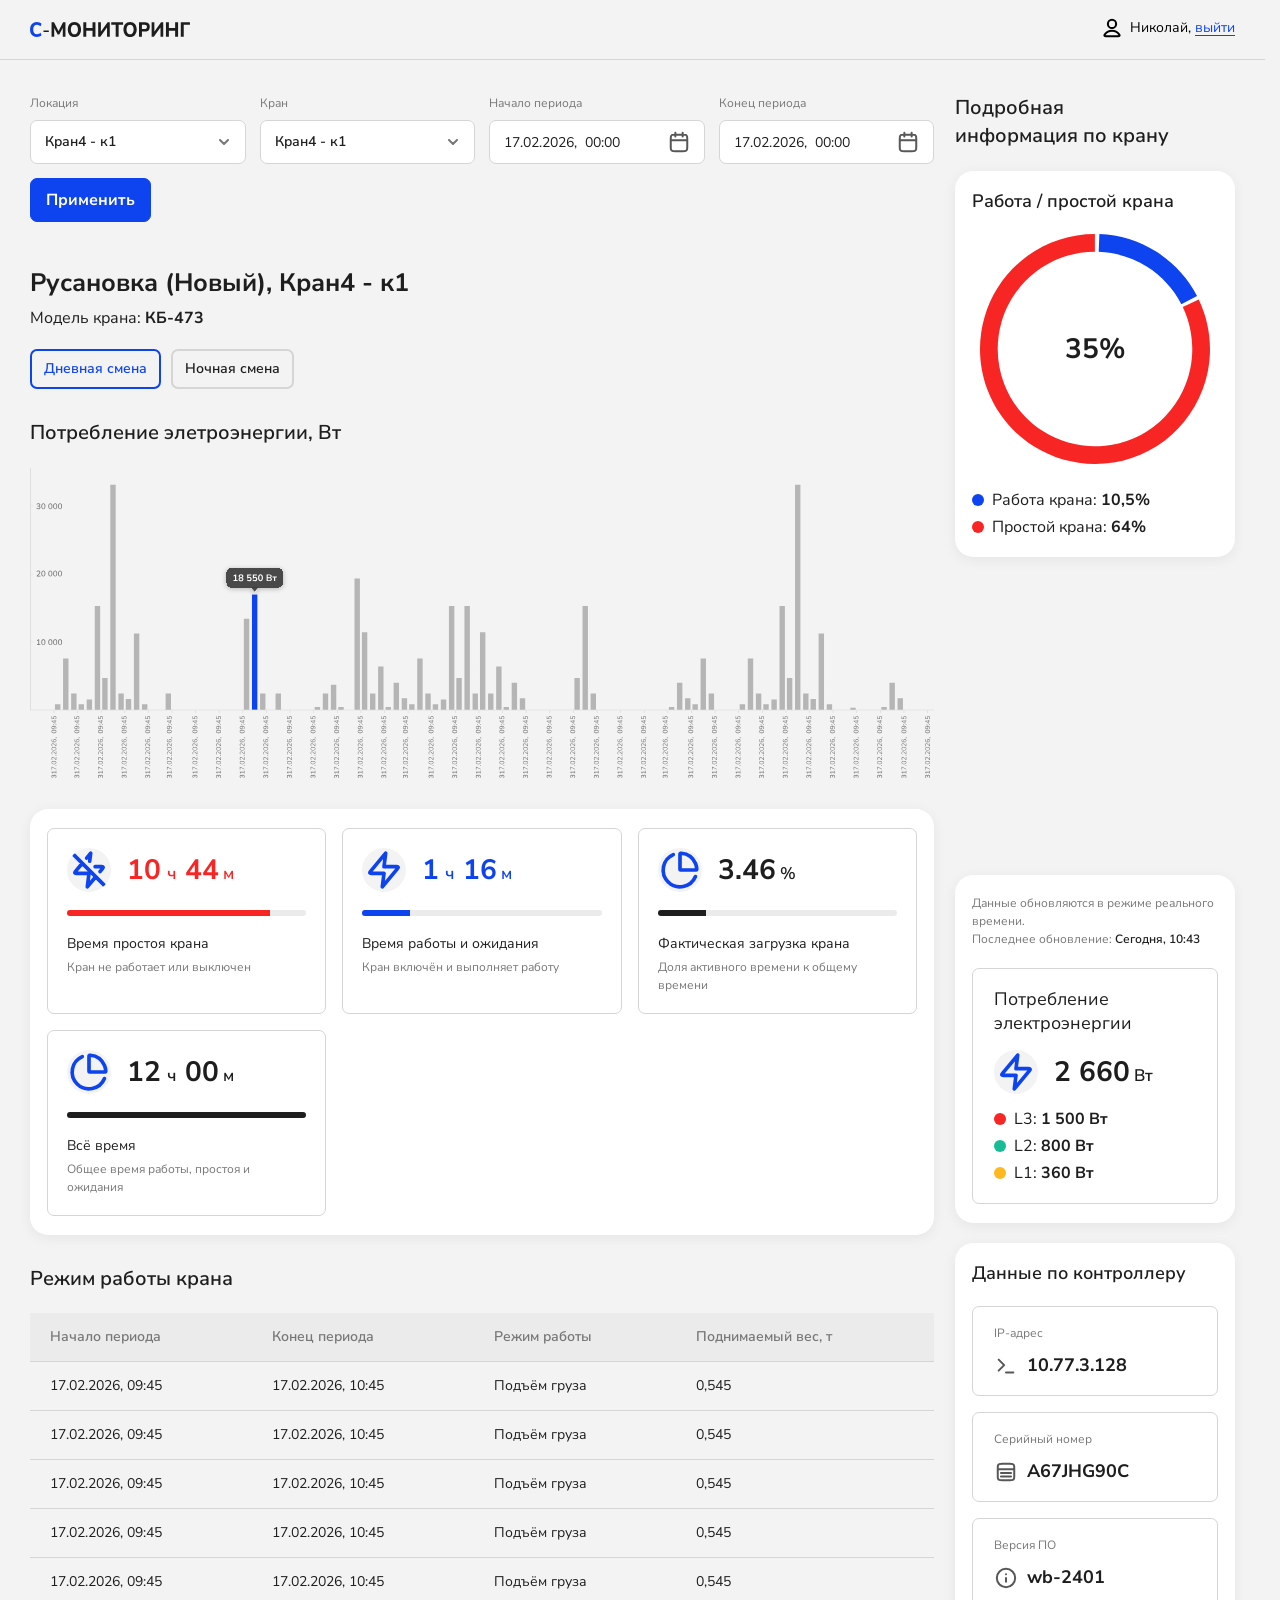
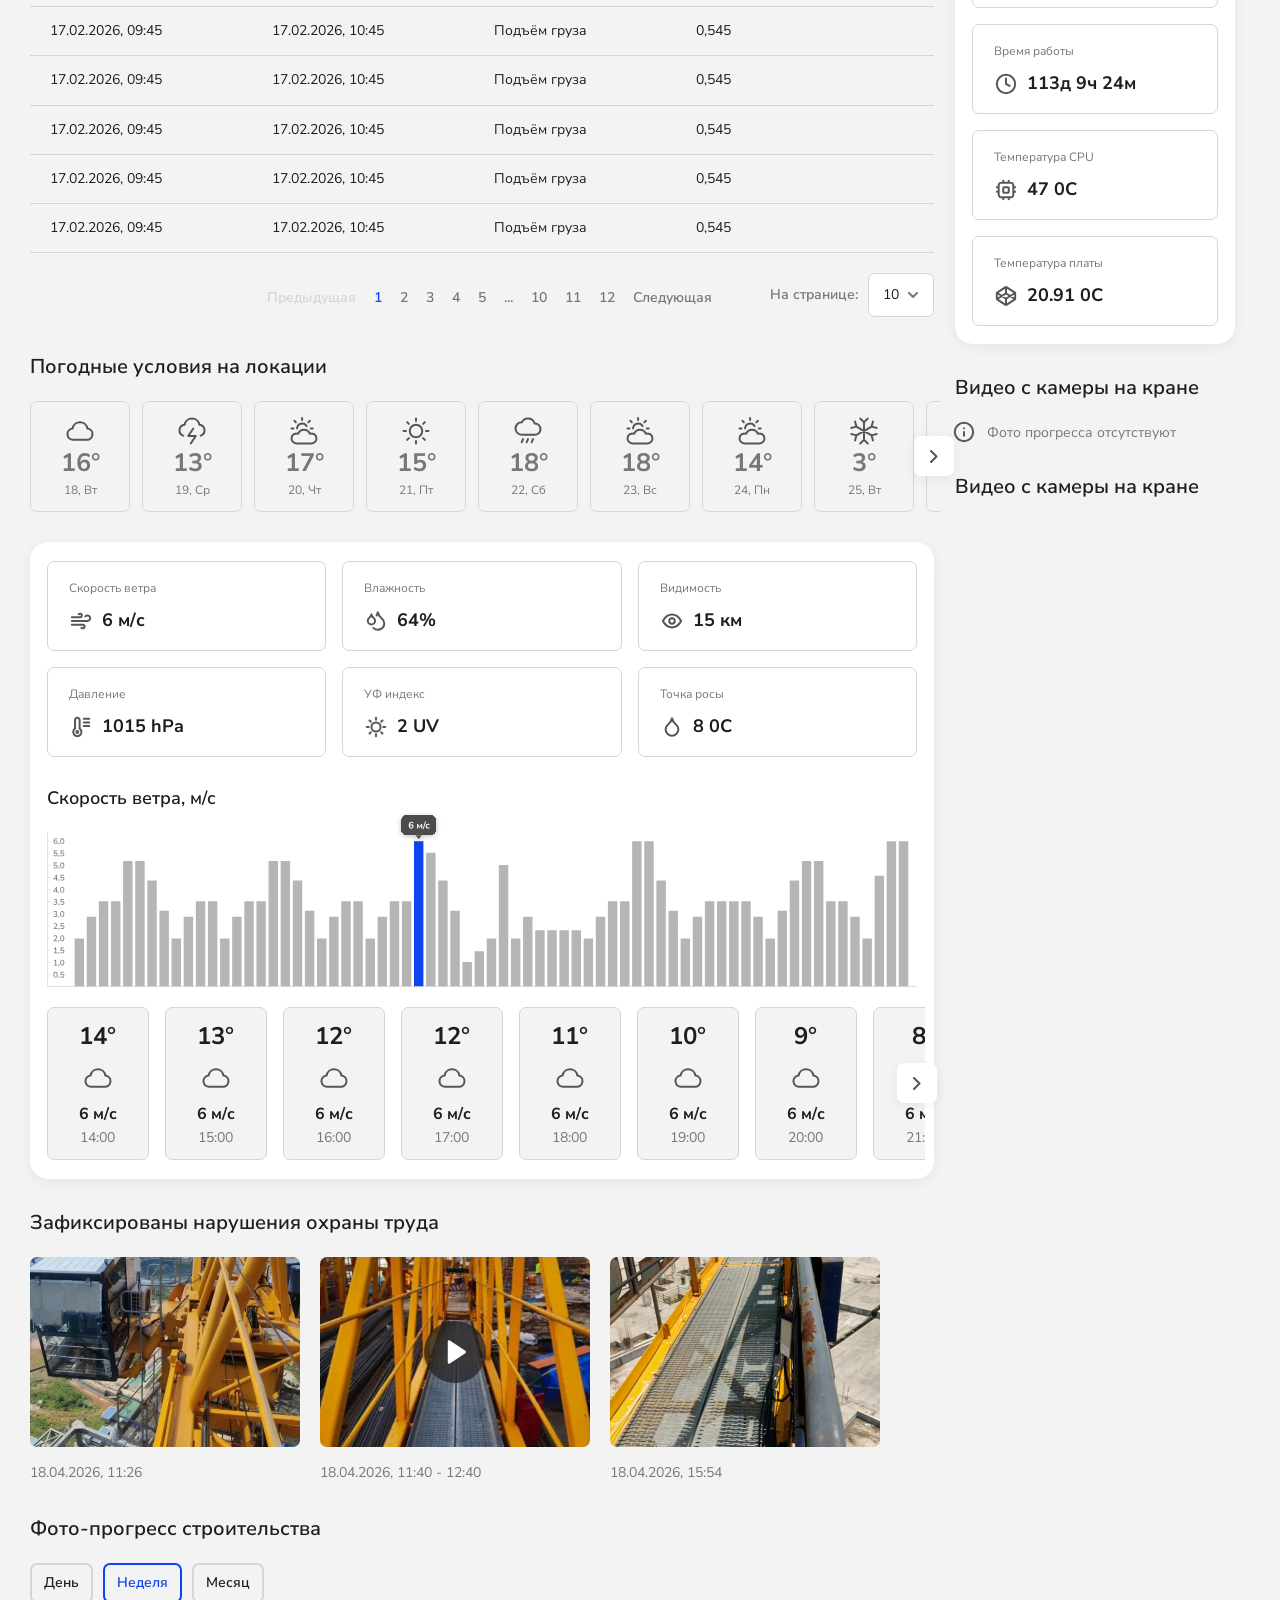
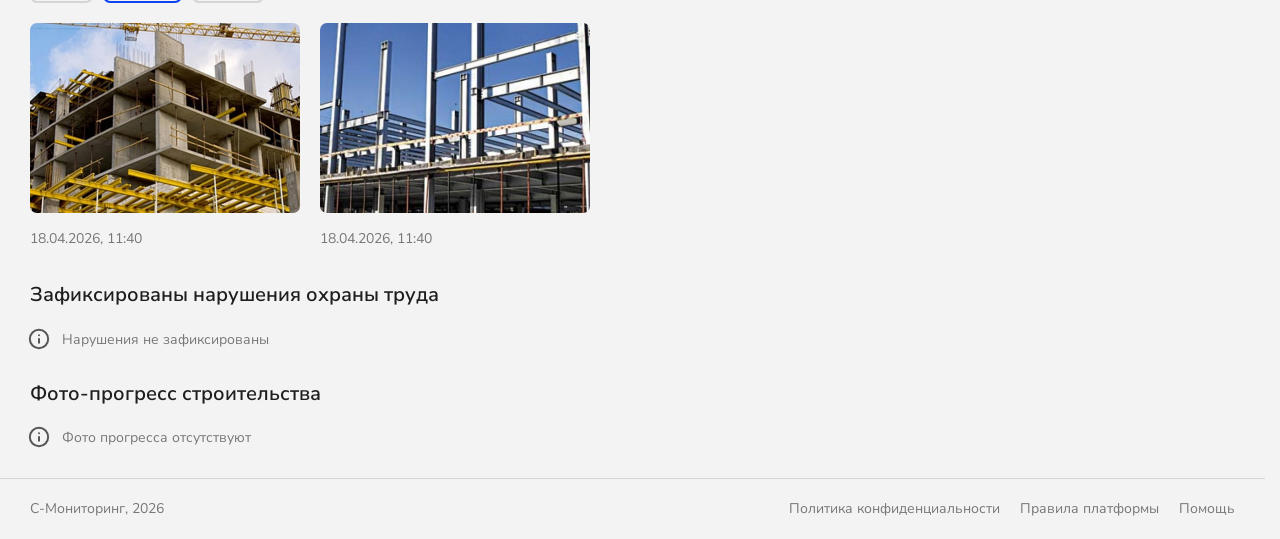
==== commit ebf704d0: "add" ====
--- a/main.html
+++ b/main.html
@@ -521,7 +521,10 @@
                                         <div class="sl-wrap swiper-slide">
                                             <div class="elm-panel elm-panel-weather">
                                                 <div class="elm-ico">
-                                                    <img src="/img/icons/snow.svg" alt="" />
+                                                    <img
+                                                        src="data:image/svg+xml,%3csvg%20xmlns='http://www.w3.org/2000/svg'%20fill='none'%20viewBox='0%200%2030%2030'%3e%3cpath%20stroke='%230e43f0'%20stroke-linecap='round'%20stroke-linejoin='round'%20stroke-width='2'%20d='m22.578%2010.625-15.156%208.75m15.156-8.75%201.372-5.123m-1.372%205.123%205.122%201.373M7.422%2019.375%202.3%2018.002m5.122%201.373L6.05%2024.498m16.528-5.123-15.156-8.75m15.156%208.75%205.122-1.373m-5.122%201.373%201.372%205.122M7.422%2010.625%206.05%205.503m1.372%205.122L2.3%2011.998M15%206.25v17.5m0-17.5L11.25%202.5M15%206.25l3.75-3.75M15%2023.75l-3.75%203.75M15%2023.75l3.75%203.75'/%3e%3c/svg%3e"
+                                                        alt=""
+                                                    />
                                                 </div>
                                                 <div class="panel-value" data-unit="°">3</div>
                                                 <div class="panel-info">25, Вт</div>
@@ -922,7 +925,7 @@
                                     <div class="slider swiper-wrapper">
                                         <!--sl-wrap-->
                                         <div class="sl-wrap swiper-slide">
-                                            <a href="" class="item-tile-main">
+                                            <a href="/img/01.jpg" class="item-tile-main" data-fancybox="gal">
                                                 <div class="tile-photo-wrap">
                                                     <div class="elm-photo photo-cover">
                                                         <img src="./img/01.jpg" alt="" />
@@ -936,7 +939,11 @@
                                         <!--/sl-wrap-->
                                         <!--sl-wrap-->
                                         <div class="sl-wrap swiper-slide">
-                                            <a href="" class="item-tile-main">
+                                            <a
+                                                href="https://www.youtube.com/embed/ScMzIvxBSi4?rel=0&amp;fs=1&amp;autoplay=0"
+                                                class="item-tile-main"
+                                                data-fancybox="video"
+                                            >
                                                 <div class="tile-photo-wrap">
                                                     <div class="elm-photo photo-cover photo-play">
                                                         <img src="./img/02.jpg" alt="" />
@@ -950,7 +957,7 @@
                                         <!--/sl-wrap-->
                                         <!--sl-wrap-->
                                         <div class="sl-wrap swiper-slide">
-                                            <a href="" class="item-tile-main">
+                                            <a href="/img/03.jpg" class="item-tile-main" data-fancybox="gal">
                                                 <div class="tile-photo-wrap">
                                                     <div class="elm-photo photo-cover">
                                                         <img src="./img/03.jpg" alt="" />
@@ -1013,7 +1020,11 @@
                                     <div class="slider swiper-wrapper">
                                         <!--sl-wrap-->
                                         <div class="sl-wrap swiper-slide">
-                                            <a href="" class="item-tile-main">
+                                            <a
+                                                href="https://www.youtube.com/embed/ScMzIvxBSi4?rel=0&amp;fs=1&amp;autoplay=0"
+                                                class="item-tile-main"
+                                                data-fancybox="video01"
+                                            >
                                                 <div class="tile-photo-wrap">
                                                     <div class="elm-photo photo-cover photo-play">
                                                         <img src="./img/04.jpg" alt="" />
@@ -1027,7 +1038,7 @@
                                         <!--/sl-wrap-->
                                         <!--sl-wrap-->
                                         <div class="sl-wrap swiper-slide">
-                                            <a href="" class="item-tile-main">
+                                            <a href="/img/05.jpg" class="item-tile-main" data-fancybox="gal01">
                                                 <div class="tile-photo-wrap">
                                                     <div class="elm-photo photo-cover">
                                                         <img src="./img/05.jpg" alt="" />
@@ -1041,7 +1052,7 @@
                                         <!--/sl-wrap-->
                                         <!--sl-wrap-->
                                         <div class="sl-wrap swiper-slide">
-                                            <a href="" class="item-tile-main">
+                                            <a href="/img/06.jpg" class="item-tile-main" data-fancybox="gal01">
                                                 <div class="tile-photo-wrap">
                                                     <div class="elm-photo photo-cover">
                                                         <img src="./img/06.jpg" alt="" />
@@ -1055,7 +1066,11 @@
                                         <!--/sl-wrap-->
                                         <!--sl-wrap-->
                                         <div class="sl-wrap swiper-slide">
-                                            <a href="" class="item-tile-main">
+                                            <a
+                                                href="https://www.youtube.com/embed/ScMzIvxBSi4?rel=0&amp;fs=1&amp;autoplay=0"
+                                                class="item-tile-main"
+                                                data-fancybox="video01"
+                                            >
                                                 <div class="tile-photo-wrap">
                                                     <div class="elm-photo photo-cover photo-play">
                                                         <img src="./img/04.jpg" alt="" />
@@ -1069,7 +1084,7 @@
                                         <!--/sl-wrap-->
                                         <!--sl-wrap-->
                                         <div class="sl-wrap swiper-slide">
-                                            <a href="" class="item-tile-main">
+                                            <a href="/img/05.jpg" class="item-tile-main" data-fancybox="gal01">
                                                 <div class="tile-photo-wrap">
                                                     <div class="elm-photo photo-cover">
                                                         <img src="./img/05.jpg" alt="" />
@@ -1083,7 +1098,7 @@
                                         <!--/sl-wrap-->
                                         <!--sl-wrap-->
                                         <div class="sl-wrap swiper-slide">
-                                            <a href="" class="item-tile-main">
+                                            <a href="/img/06.jpg" class="item-tile-main" data-fancybox="gal01">
                                                 <div class="tile-photo-wrap">
                                                     <div class="elm-photo photo-cover">
                                                         <img src="./img/06.jpg" alt="" />
@@ -1097,7 +1112,11 @@
                                         <!--/sl-wrap-->
                                         <!--sl-wrap-->
                                         <div class="sl-wrap swiper-slide">
-                                            <a href="" class="item-tile-main">
+                                            <a
+                                                href="https://www.youtube.com/embed/ScMzIvxBSi4?rel=0&amp;fs=1&amp;autoplay=0"
+                                                class="item-tile-main"
+                                                data-fancybox="video01"
+                                            >
                                                 <div class="tile-photo-wrap">
                                                     <div class="elm-photo photo-cover photo-play">
                                                         <img src="./img/04.jpg" alt="" />
@@ -1111,7 +1130,7 @@
                                         <!--/sl-wrap-->
                                         <!--sl-wrap-->
                                         <div class="sl-wrap swiper-slide">
-                                            <a href="" class="item-tile-main">
+                                            <a href="/img/05.jpg" class="item-tile-main" data-fancybox="gal01">
                                                 <div class="tile-photo-wrap">
                                                     <div class="elm-photo photo-cover">
                                                         <img src="./img/05.jpg" alt="" />
@@ -1125,7 +1144,7 @@
                                         <!--/sl-wrap-->
                                         <!--sl-wrap-->
                                         <div class="sl-wrap swiper-slide">
-                                            <a href="" class="item-tile-main">
+                                            <a href="/img/06.jpg" class="item-tile-main" data-fancybox="gal01">
                                                 <div class="tile-photo-wrap">
                                                     <div class="elm-photo photo-cover">
                                                         <img src="./img/06.jpg" alt="" />
@@ -1156,7 +1175,7 @@
                                     <div class="slider swiper-wrapper">
                                         <!--sl-wrap-->
                                         <div class="sl-wrap swiper-slide">
-                                            <a href="" class="item-tile-main">
+                                            <a href="/img/05.jpg" class="item-tile-main" data-fancybox="gal02">
                                                 <div class="tile-photo-wrap">
                                                     <div class="elm-photo photo-cover">
                                                         <img src="./img/05.jpg" alt="" />
@@ -1170,7 +1189,7 @@
                                         <!--/sl-wrap-->
                                         <!--sl-wrap-->
                                         <div class="sl-wrap swiper-slide">
-                                            <a href="" class="item-tile-main">
+                                            <a href="/img/06.jpg" class="item-tile-main" data-fancybox="gal02">
                                                 <div class="tile-photo-wrap">
                                                     <div class="elm-photo photo-cover">
                                                         <img src="./img/06.jpg" alt="" />
@@ -1201,7 +1220,7 @@
                                     <div class="slider swiper-wrapper">
                                         <!--sl-wrap-->
                                         <div class="sl-wrap swiper-slide">
-                                            <a href="" class="item-tile-main">
+                                            <a href="/img/06.jpg" class="item-tile-main" data-fancybox="gal03">
                                                 <div class="tile-photo-wrap">
                                                     <div class="elm-photo photo-cover">
                                                         <img src="./img/06.jpg" alt="" />
@@ -1215,7 +1234,11 @@
                                         <!--/sl-wrap-->
                                         <!--sl-wrap-->
                                         <div class="sl-wrap swiper-slide">
-                                            <a href="" class="item-tile-main">
+                                            <a
+                                                href="https://www.youtube.com/embed/ScMzIvxBSi4?rel=0&amp;fs=1&amp;autoplay=0"
+                                                class="item-tile-main"
+                                                data-fancybox="video03"
+                                            >
                                                 <div class="tile-photo-wrap">
                                                     <div class="elm-photo photo-cover photo-play">
                                                         <img src="./img/04.jpg" alt="" />
@@ -1229,7 +1252,11 @@
                                         <!--/sl-wrap-->
                                         <!--sl-wrap-->
                                         <div class="sl-wrap swiper-slide">
-                                            <a href="" class="item-tile-main">
+                                            <a
+                                                href="https://www.youtube.com/embed/ScMzIvxBSi4?rel=0&amp;fs=1&amp;autoplay=0"
+                                                class="item-tile-main"
+                                                data-fancybox="video03"
+                                            >
                                                 <div class="tile-photo-wrap">
                                                     <div class="elm-photo photo-cover photo-play">
                                                         <img src="./img/04.jpg" alt="" />
@@ -1243,7 +1270,7 @@
                                         <!--/sl-wrap-->
                                         <!--sl-wrap-->
                                         <div class="sl-wrap swiper-slide">
-                                            <a href="" class="item-tile-main">
+                                            <a href="/img/05.jpg" class="item-tile-main" data-fancybox="gal03">
                                                 <div class="tile-photo-wrap">
                                                     <div class="elm-photo photo-cover">
                                                         <img src="./img/05.jpg" alt="" />
@@ -1257,7 +1284,7 @@
                                         <!--/sl-wrap-->
                                         <!--sl-wrap-->
                                         <div class="sl-wrap swiper-slide">
-                                            <a href="" class="item-tile-main">
+                                            <a href="/img/05.jpg" class="item-tile-main" data-fancybox="gal03">
                                                 <div class="tile-photo-wrap">
                                                     <div class="elm-photo photo-cover">
                                                         <img src="./img/05.jpg" alt="" />
@@ -1271,7 +1298,7 @@
                                         <!--/sl-wrap-->
                                         <!--sl-wrap-->
                                         <div class="sl-wrap swiper-slide">
-                                            <a href="" class="item-tile-main">
+                                            <a href="/img/06.jpg" class="item-tile-main" data-fancybox="gal03">
                                                 <div class="tile-photo-wrap">
                                                     <div class="elm-photo photo-cover">
                                                         <img src="./img/06.jpg" alt="" />
@@ -1285,7 +1312,11 @@
                                         <!--/sl-wrap-->
                                         <!--sl-wrap-->
                                         <div class="sl-wrap swiper-slide">
-                                            <a href="" class="item-tile-main">
+                                            <a
+                                                href="https://www.youtube.com/embed/ScMzIvxBSi4?rel=0&amp;fs=1&amp;autoplay=0"
+                                                class="item-tile-main"
+                                                data-fancybox="video03"
+                                            >
                                                 <div class="tile-photo-wrap">
                                                     <div class="elm-photo photo-cover photo-play">
                                                         <img src="./img/04.jpg" alt="" />
@@ -1299,7 +1330,7 @@
                                         <!--/sl-wrap-->
                                         <!--sl-wrap-->
                                         <div class="sl-wrap swiper-slide">
-                                            <a href="" class="item-tile-main">
+                                            <a href="/img/05.jpg" class="item-tile-main" data-fancybox="gal03">
                                                 <div class="tile-photo-wrap">
                                                     <div class="elm-photo photo-cover">
                                                         <img src="./img/05.jpg" alt="" />
@@ -1313,7 +1344,7 @@
                                         <!--/sl-wrap-->
                                         <!--sl-wrap-->
                                         <div class="sl-wrap swiper-slide">
-                                            <a href="" class="item-tile-main">
+                                            <a href="/img/06.jpg" class="item-tile-main" data-fancybox="gal03">
                                                 <div class="tile-photo-wrap">
                                                     <div class="elm-photo photo-cover">
                                                         <img src="./img/06.jpg" alt="" />
--- a/css/style.css
+++ b/css/style.css
@@ -13,13 +13,13 @@
   --clr-border-light: #d5d5d5;
   --clr-bg-light: #d5d5d5;
   --clr-bg-light-main: #f3f3f3;
-  --sectionMargin: 40px;
-  --titleMargin: 24px;
+  --sectionMargin: 30px;
+  --titleMargin: 20px;
   --fsize: 14px;
   --lhsize: 1.43;
   --mbsize: 1.43em;
   --fsizeH1: 3.6rem;
-  --fsizeH2: 24px;
+  --fsizeH2: 20px;
   --fsizeH3: 18px;
   --mainRadius: 2.6rem;
   --smallRadius: 1rem;
@@ -35,7 +35,7 @@
   --filterWhite: brightness(0) invert(1);
   --filterAttToBase: brightness(0.1) contrast(1.5) saturate(0);
   --filterAttToBaseLight: grayscale(100%) opacity(0.9);
-  font-size: 10px;
+  font-size: 7px;
 }
 .sl-wrap:not(.swiper-slide) ~ .sl-wrap {
   display: none;
@@ -304,32 +304,11 @@
   color: var(--clr-base-light);
   background: #ebebeb;
 }
-@media (max-width: 1799px) {
-  :root {
-    font-size: 9.5px;
-  }
-}
-@media (max-width: 1699px) {
-  :root {
-    font-size: 9px;
-  }
-}
-@media (max-width: 1399px) {
-  :root {
-    font-size: 8px;
-  }
-}
 @media (max-width: 1023px) {
   :root {
     --fsizeH1: 3rem;
-    --fsizeH2: 22px;
-    --fsizeH3: 18px;
-    font-size: 8px;
-  }
-}
-@media (max-width: 767px) {
-  :root {
-    font-size: 7px;
+    --fsizeH2: 20px;
+    --fsizeH3: 16px;
   }
 }
 @media (min-width: 1024px) {
@@ -2025,11 +2004,21 @@
   margin-bottom: 0;
 }
 @media (max-width: 1599px) {
-  .filter-box .field-select {
-    width: 50%;
-  }
   .tiles-box .item-wrap {
     width: 33.33%;
+  }
+}
+@media (max-width: 1399px) {
+  .filter-box .field-select {
+    width: 25%;
+    min-width: 0;
+  }
+  .filter-box .field-date-range {
+    width: 50%;
+    min-width: 0;
+    -webkit-box-flex: 0;
+    -ms-flex: 0 0 auto;
+    flex: 0 0 auto;
   }
 }
 @media (max-width: 1199px) {
@@ -2083,6 +2072,12 @@
     height: 20px;
     line-height: 20px;
   }
+  .filter-box .frm-field {
+    width: 50%;
+  }
+  .filter-box .field-date-range {
+    width: 100%;
+  }
 }
 @media (max-width: 639px) {
   .tiles-box .item-wrap {
@@ -2197,7 +2192,7 @@
 }
 .form-input {
   text-overflow: ellipsis;
-  height: 50px;
+  height: 44px;
   border-radius: var(--inputRadius);
   background: var(--clr-bg-white);
   border: 1px solid var(--clr-border-light);
@@ -2220,6 +2215,7 @@
   padding-right: 48px;
   background-image: url(../img/icons/arrow-select.svg);
   background-position: right 20px center;
+  background-size: 24px auto;
   background-color: #fff;
   background-repeat: no-repeat;
   -moz-appearance: none;
@@ -2267,7 +2263,7 @@
   border: 1px solid var(--clr-att);
   color: var(--clr-base-white);
   gap: 10px;
-  height: 50px;
+  height: 44px;
   border-radius: var(--inputRadius);
   padding: 0 15px;
   font-size: 16px;
@@ -2501,10 +2497,10 @@
   background-image: url(../img/icons/calendar.svg);
 }
 .btn-action-ico.ico-password-toggle:before {
+  background-image: url(../img/icons/password.svg);
+}
+.btn-action-ico.ico-password-toggle:after {
   background-image: url(../img/icons/password-hide.svg);
-}
-.btn-action-ico.ico-password-toggle:after {
-  background-image: url(../img/icons/password.svg);
 }
 .btn-action-ico.ico-arrow {
   z-index: 20;
@@ -2764,7 +2760,7 @@
 body .choices .choices__inner {
   background: #fff;
   border-color: var(--clr-border-light);
-  min-height: 50px;
+  min-height: 44px;
   font-size: 1em;
   border-radius: var(--smallRadius);
   display: -webkit-box;
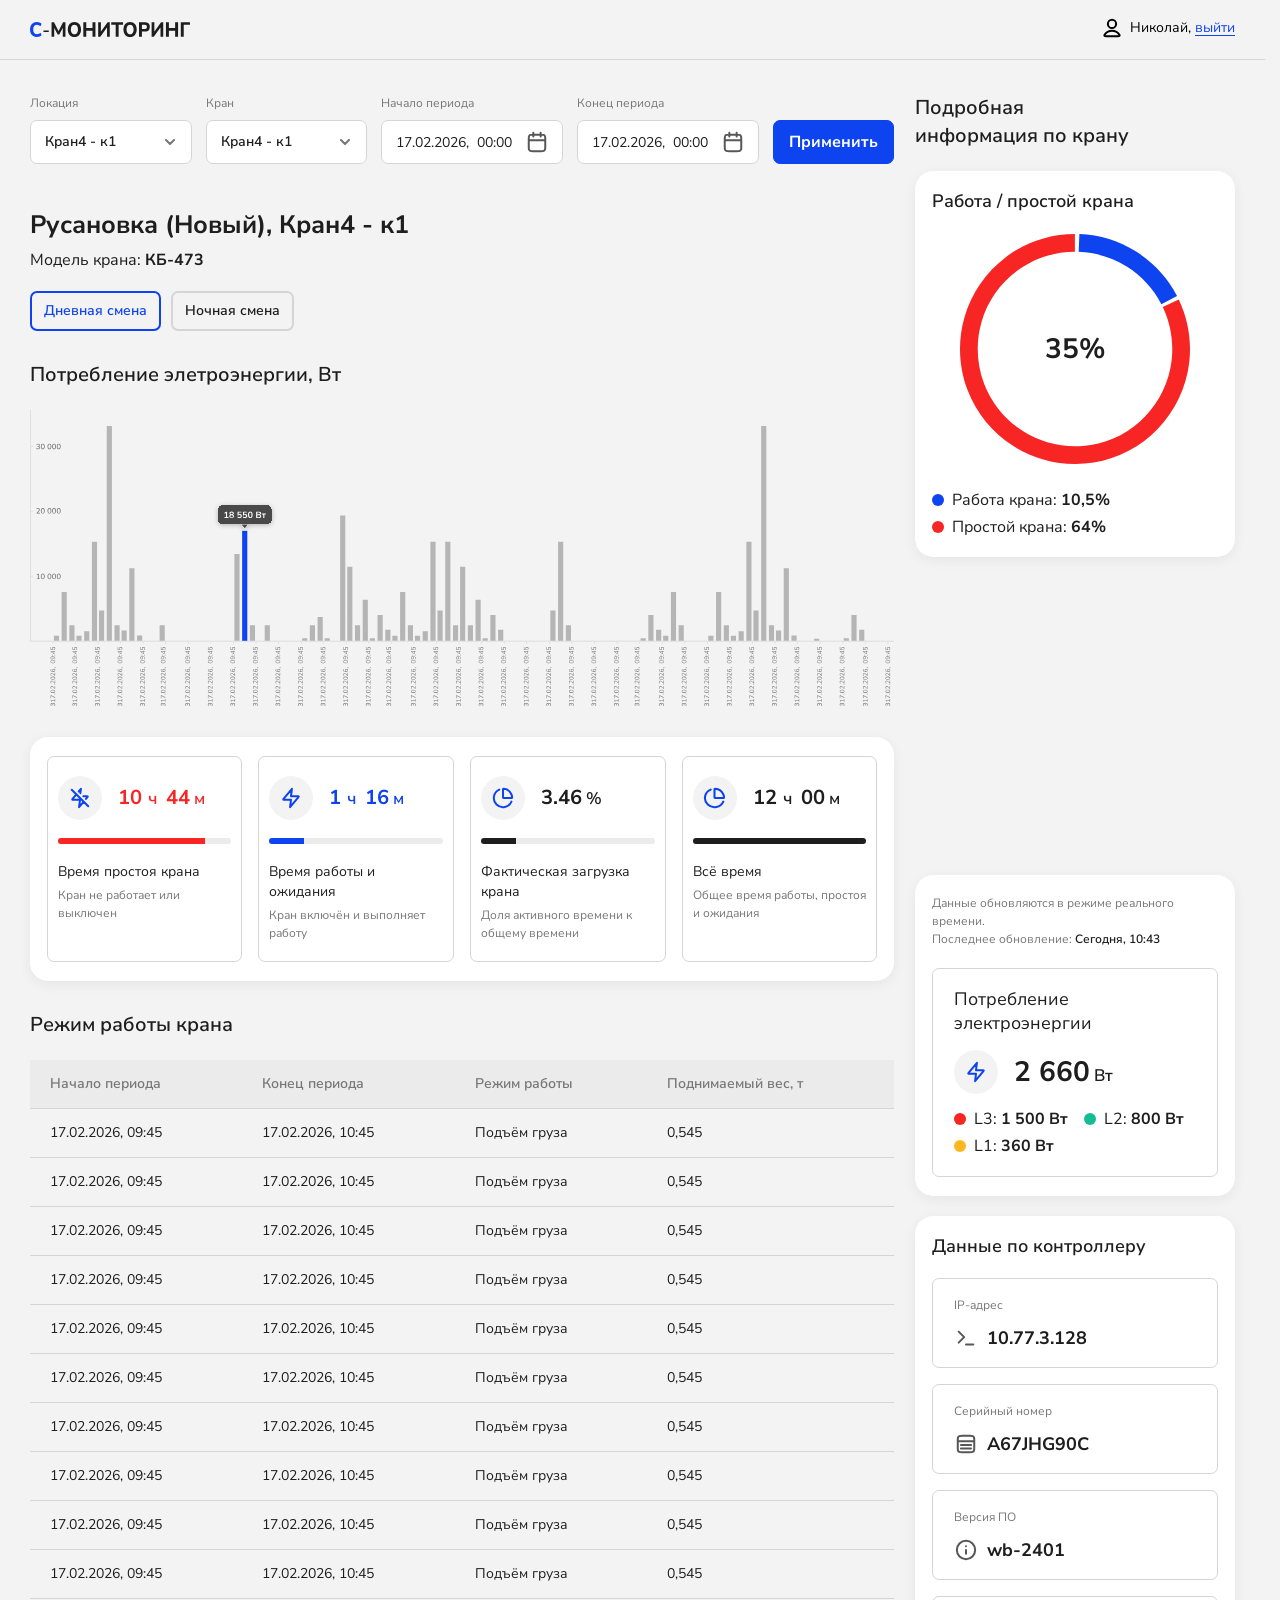
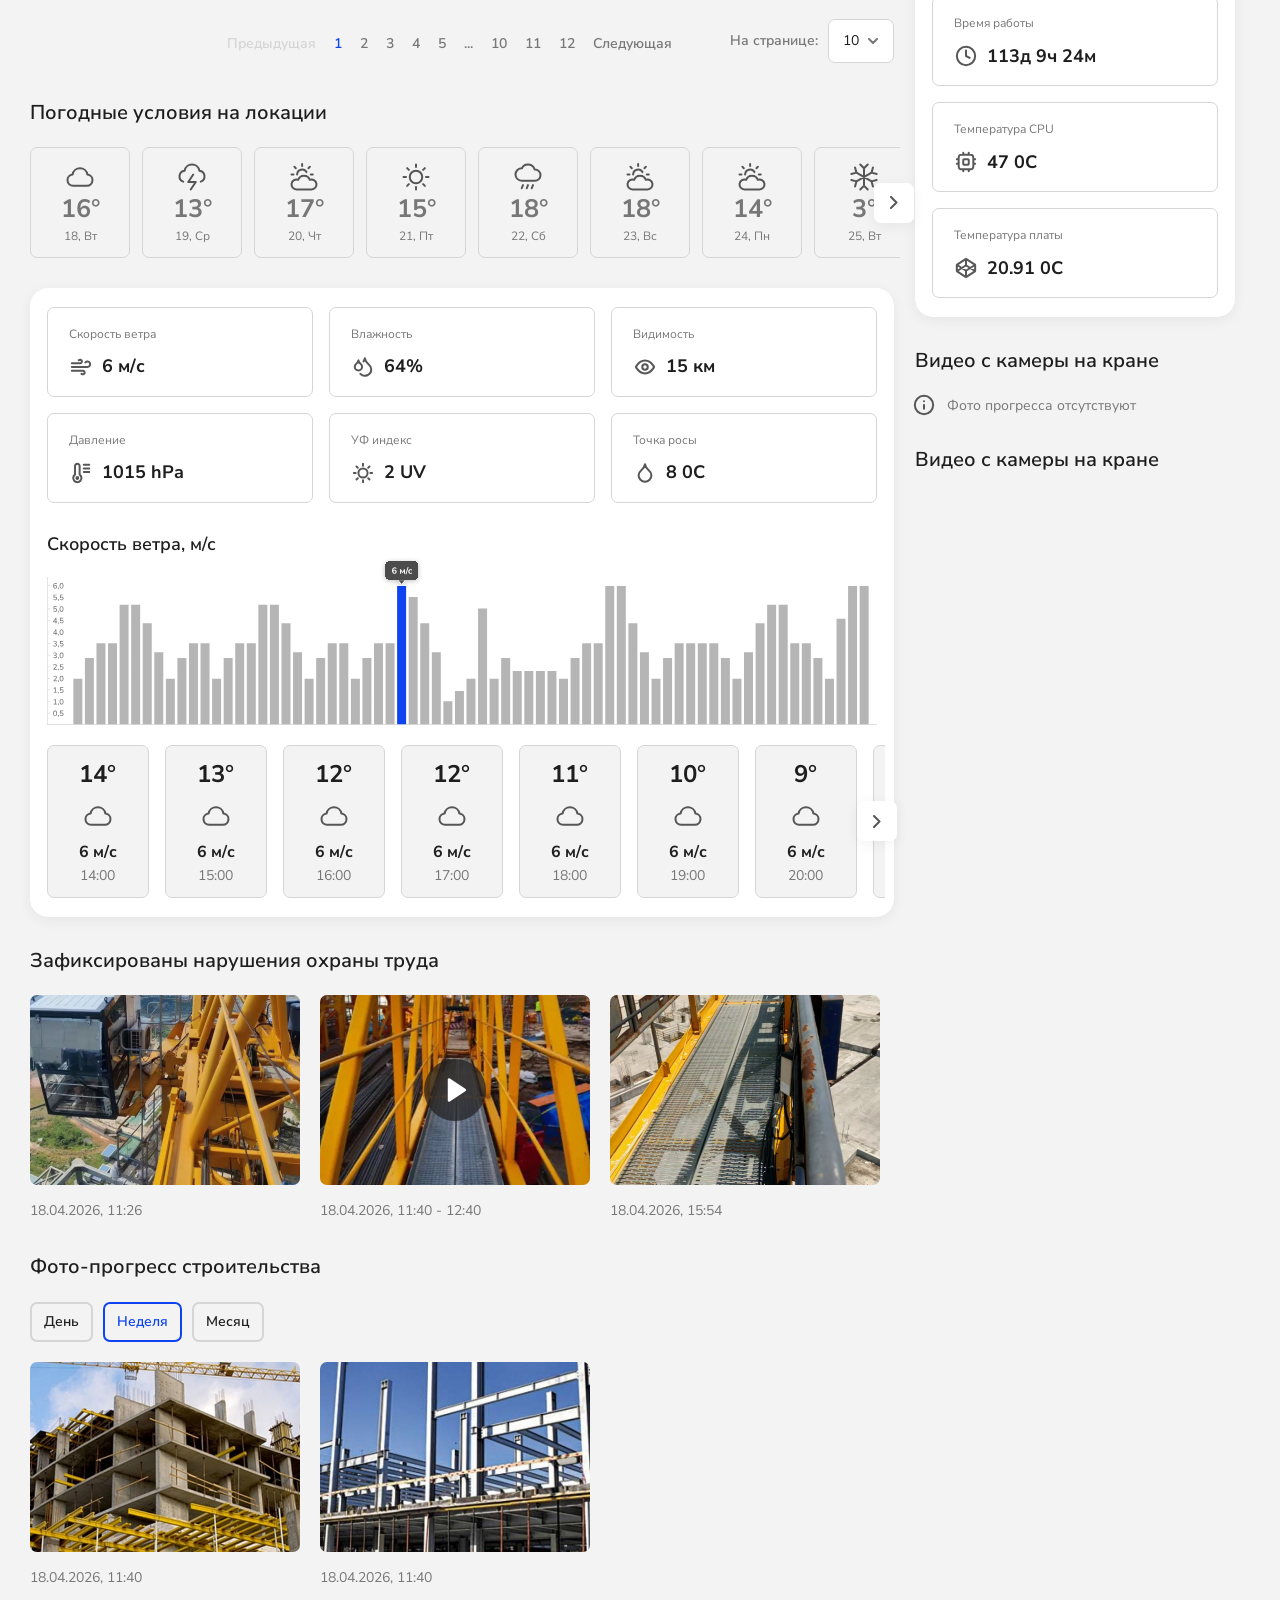
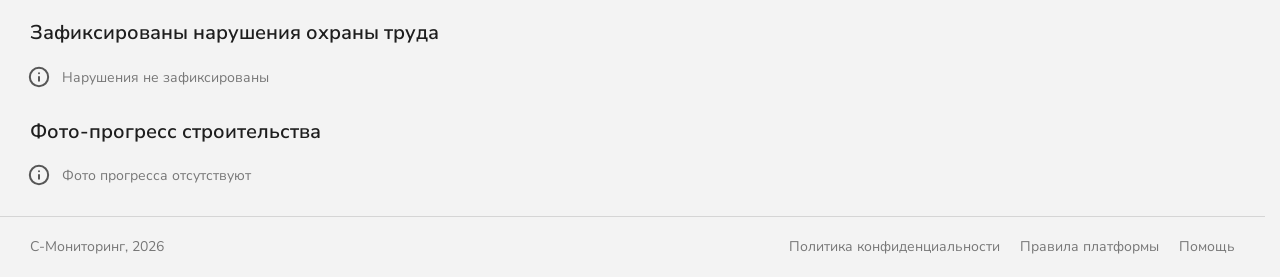
==== commit d3d8baf1: "add" ====
--- a/main.html
+++ b/main.html
@@ -925,7 +925,7 @@
                                     <div class="slider swiper-wrapper">
                                         <!--sl-wrap-->
                                         <div class="sl-wrap swiper-slide">
-                                            <a href="/img/01.jpg" class="item-tile-main" data-fancybox="gal">
+                                            <a href="./img/01.jpg" class="item-tile-main" data-fancybox="gal">
                                                 <div class="tile-photo-wrap">
                                                     <div class="elm-photo photo-cover">
                                                         <img src="./img/01.jpg" alt="" />
@@ -957,7 +957,7 @@
                                         <!--/sl-wrap-->
                                         <!--sl-wrap-->
                                         <div class="sl-wrap swiper-slide">
-                                            <a href="/img/03.jpg" class="item-tile-main" data-fancybox="gal">
+                                            <a href="./img/03.jpg" class="item-tile-main" data-fancybox="gal">
                                                 <div class="tile-photo-wrap">
                                                     <div class="elm-photo photo-cover">
                                                         <img src="./img/03.jpg" alt="" />
@@ -1038,7 +1038,7 @@
                                         <!--/sl-wrap-->
                                         <!--sl-wrap-->
                                         <div class="sl-wrap swiper-slide">
-                                            <a href="/img/05.jpg" class="item-tile-main" data-fancybox="gal01">
+                                            <a href="./img/05.jpg" class="item-tile-main" data-fancybox="gal01">
                                                 <div class="tile-photo-wrap">
                                                     <div class="elm-photo photo-cover">
                                                         <img src="./img/05.jpg" alt="" />
@@ -1052,7 +1052,7 @@
                                         <!--/sl-wrap-->
                                         <!--sl-wrap-->
                                         <div class="sl-wrap swiper-slide">
-                                            <a href="/img/06.jpg" class="item-tile-main" data-fancybox="gal01">
+                                            <a href="./img/06.jpg" class="item-tile-main" data-fancybox="gal01">
                                                 <div class="tile-photo-wrap">
                                                     <div class="elm-photo photo-cover">
                                                         <img src="./img/06.jpg" alt="" />
@@ -1084,7 +1084,7 @@
                                         <!--/sl-wrap-->
                                         <!--sl-wrap-->
                                         <div class="sl-wrap swiper-slide">
-                                            <a href="/img/05.jpg" class="item-tile-main" data-fancybox="gal01">
+                                            <a href="./img/05.jpg" class="item-tile-main" data-fancybox="gal01">
                                                 <div class="tile-photo-wrap">
                                                     <div class="elm-photo photo-cover">
                                                         <img src="./img/05.jpg" alt="" />
@@ -1098,7 +1098,7 @@
                                         <!--/sl-wrap-->
                                         <!--sl-wrap-->
                                         <div class="sl-wrap swiper-slide">
-                                            <a href="/img/06.jpg" class="item-tile-main" data-fancybox="gal01">
+                                            <a href="./img/06.jpg" class="item-tile-main" data-fancybox="gal01">
                                                 <div class="tile-photo-wrap">
                                                     <div class="elm-photo photo-cover">
                                                         <img src="./img/06.jpg" alt="" />
@@ -1130,7 +1130,7 @@
                                         <!--/sl-wrap-->
                                         <!--sl-wrap-->
                                         <div class="sl-wrap swiper-slide">
-                                            <a href="/img/05.jpg" class="item-tile-main" data-fancybox="gal01">
+                                            <a href="./img/05.jpg" class="item-tile-main" data-fancybox="gal01">
                                                 <div class="tile-photo-wrap">
                                                     <div class="elm-photo photo-cover">
                                                         <img src="./img/05.jpg" alt="" />
@@ -1144,7 +1144,7 @@
                                         <!--/sl-wrap-->
                                         <!--sl-wrap-->
                                         <div class="sl-wrap swiper-slide">
-                                            <a href="/img/06.jpg" class="item-tile-main" data-fancybox="gal01">
+                                            <a href="./img/06.jpg" class="item-tile-main" data-fancybox="gal01">
                                                 <div class="tile-photo-wrap">
                                                     <div class="elm-photo photo-cover">
                                                         <img src="./img/06.jpg" alt="" />
@@ -1175,7 +1175,7 @@
                                     <div class="slider swiper-wrapper">
                                         <!--sl-wrap-->
                                         <div class="sl-wrap swiper-slide">
-                                            <a href="/img/05.jpg" class="item-tile-main" data-fancybox="gal02">
+                                            <a href="./img/05.jpg" class="item-tile-main" data-fancybox="gal02">
                                                 <div class="tile-photo-wrap">
                                                     <div class="elm-photo photo-cover">
                                                         <img src="./img/05.jpg" alt="" />
@@ -1189,7 +1189,7 @@
                                         <!--/sl-wrap-->
                                         <!--sl-wrap-->
                                         <div class="sl-wrap swiper-slide">
-                                            <a href="/img/06.jpg" class="item-tile-main" data-fancybox="gal02">
+                                            <a href="./img/06.jpg" class="item-tile-main" data-fancybox="gal02">
                                                 <div class="tile-photo-wrap">
                                                     <div class="elm-photo photo-cover">
                                                         <img src="./img/06.jpg" alt="" />
@@ -1220,7 +1220,7 @@
                                     <div class="slider swiper-wrapper">
                                         <!--sl-wrap-->
                                         <div class="sl-wrap swiper-slide">
-                                            <a href="/img/06.jpg" class="item-tile-main" data-fancybox="gal03">
+                                            <a href="./img/06.jpg" class="item-tile-main" data-fancybox="gal03">
                                                 <div class="tile-photo-wrap">
                                                     <div class="elm-photo photo-cover">
                                                         <img src="./img/06.jpg" alt="" />
@@ -1270,7 +1270,7 @@
                                         <!--/sl-wrap-->
                                         <!--sl-wrap-->
                                         <div class="sl-wrap swiper-slide">
-                                            <a href="/img/05.jpg" class="item-tile-main" data-fancybox="gal03">
+                                            <a href="./img/05.jpg" class="item-tile-main" data-fancybox="gal03">
                                                 <div class="tile-photo-wrap">
                                                     <div class="elm-photo photo-cover">
                                                         <img src="./img/05.jpg" alt="" />
@@ -1284,7 +1284,7 @@
                                         <!--/sl-wrap-->
                                         <!--sl-wrap-->
                                         <div class="sl-wrap swiper-slide">
-                                            <a href="/img/05.jpg" class="item-tile-main" data-fancybox="gal03">
+                                            <a href="./img/05.jpg" class="item-tile-main" data-fancybox="gal03">
                                                 <div class="tile-photo-wrap">
                                                     <div class="elm-photo photo-cover">
                                                         <img src="./img/05.jpg" alt="" />
@@ -1298,7 +1298,7 @@
                                         <!--/sl-wrap-->
                                         <!--sl-wrap-->
                                         <div class="sl-wrap swiper-slide">
-                                            <a href="/img/06.jpg" class="item-tile-main" data-fancybox="gal03">
+                                            <a href="./img/06.jpg" class="item-tile-main" data-fancybox="gal03">
                                                 <div class="tile-photo-wrap">
                                                     <div class="elm-photo photo-cover">
                                                         <img src="./img/06.jpg" alt="" />
@@ -1330,7 +1330,7 @@
                                         <!--/sl-wrap-->
                                         <!--sl-wrap-->
                                         <div class="sl-wrap swiper-slide">
-                                            <a href="/img/05.jpg" class="item-tile-main" data-fancybox="gal03">
+                                            <a href="./img/05.jpg" class="item-tile-main" data-fancybox="gal03">
                                                 <div class="tile-photo-wrap">
                                                     <div class="elm-photo photo-cover">
                                                         <img src="./img/05.jpg" alt="" />
@@ -1344,7 +1344,7 @@
                                         <!--/sl-wrap-->
                                         <!--sl-wrap-->
                                         <div class="sl-wrap swiper-slide">
-                                            <a href="/img/06.jpg" class="item-tile-main" data-fancybox="gal03">
+                                            <a href="./img/06.jpg" class="item-tile-main" data-fancybox="gal03">
                                                 <div class="tile-photo-wrap">
                                                     <div class="elm-photo photo-cover">
                                                         <img src="./img/06.jpg" alt="" />
--- a/css/style.css
+++ b/css/style.css
@@ -1465,6 +1465,11 @@
   -ms-flex-negative: 0;
   flex-shrink: 0;
 }
+.panel-value-wrap .elm-ico img,
+.panel-value-wrap .elm-ico svg {
+  max-width: 55%;
+  max-height: 55%;
+}
 .panel-value-wrap .elm-value {
   -webkit-box-flex: 1;
   -ms-flex: 1;
@@ -1596,6 +1601,10 @@
   margin-bottom: var(--sectionMargin);
   position: relative;
 }
+.filter-box .frm-row {
+  -ms-flex-wrap: nowrap;
+  flex-wrap: nowrap;
+}
 .filter-box .frm-field {
   width: auto;
   -webkit-box-flex: 1;
@@ -1625,7 +1634,7 @@
   -webkit-box-flex: 1;
   -ms-flex: 1;
   flex: 1;
-  min-width: 450px;
+  min-width: 370px;
   gap: 2rem;
 }
 .filter-box .field-date-range .frm-field {
@@ -2007,18 +2016,23 @@
   .tiles-box .item-wrap {
     width: 33.33%;
   }
-}
-@media (max-width: 1399px) {
-  .filter-box .field-select {
-    width: 25%;
+  .filter-box .frm-field {
+    width: 20%;
     min-width: 0;
-  }
-  .filter-box .field-date-range {
-    width: 50%;
-    min-width: 0;
+    -ms-flex-negative: 0;
+    flex-shrink: 0;
+  }
+  .filter-box .frm-field.field-submit {
+    width: auto;
     -webkit-box-flex: 0;
     -ms-flex: 0 0 auto;
     flex: 0 0 auto;
+  }
+  .filter-box .field-date-range {
+    min-width: 0;
+    -webkit-box-flex: 1;
+    -ms-flex: 1;
+    flex: 1;
   }
 }
 @media (max-width: 1199px) {
@@ -2072,6 +2086,10 @@
     height: 20px;
     line-height: 20px;
   }
+  .filter-box .frm-row {
+    -ms-flex-wrap: wrap;
+    flex-wrap: wrap;
+  }
   .filter-box .frm-field {
     width: 50%;
   }
@@ -2134,7 +2152,7 @@
     -webkit-box-ordinal-group: 3;
     -ms-flex-order: 2;
     order: 2;
-    width: 45rem;
+    width: 450px;
   }
   .content-wrap {
     -webkit-box-ordinal-group: 2;
@@ -2144,7 +2162,19 @@
     -webkit-box-flex: 1;
     -ms-flex: 1;
     flex: 1;
-    max-width: calc(100% - 45rem - 5rem);
+    max-width: calc(100% - 450px - 5rem);
+  }
+}
+@media (min-width: 1024px) and (max-width: 1599px) {
+  .tiles-box .items-wrap:has(.elm-panel-info) .item-wrap {
+    width: 25%;
+  }
+  .tiles-box .items-wrap:has(.elm-panel-info) .elm-panel-info {
+    padding-left: 10px;
+    padding-right: 10px;
+  }
+  .tiles-box .items-wrap:has(.elm-panel-info) .elm-panel-info .elm-value .value-title {
+    font-size: 1.2em;
   }
 }
 @media (min-width: 1024px) and (max-width: 1399px) {
@@ -2152,7 +2182,7 @@
     gap: 3rem;
   }
   .side-wrap {
-    width: 40rem;
+    width: 320px;
   }
   .side-wrap .tiles-box:has(.elm-panel-small) .item-wrap,
   .side-wrap .tiles-box:has(.elm-panel-small) .sl-wrap {
@@ -2163,7 +2193,19 @@
     font-size: 20px;
   }
   .content-wrap {
-    max-width: calc(100% - 40rem - 3rem);
+    max-width: calc(100% - 320px - 3rem);
+  }
+}
+@media (min-width: 1024px) and (max-width: 1199px) {
+  .tiles-box .items-wrap:has(.elm-panel-info) .item-wrap {
+    width: 50%;
+  }
+  .filter-box .frm-row {
+    -ms-flex-wrap: wrap;
+    flex-wrap: wrap;
+  }
+  .filter-box .frm-field {
+    width: 50%;
   }
 }
 @media (min-width: 1600px) {
@@ -2740,6 +2782,9 @@
   /* dropdown */
   /* dropdown search */
   /* dropdown reset */
+}
+body .choices:not(.is-open) .choices__list--dropdown {
+  display: none;
 }
 body .choices.is-focused {
   z-index: 110;
